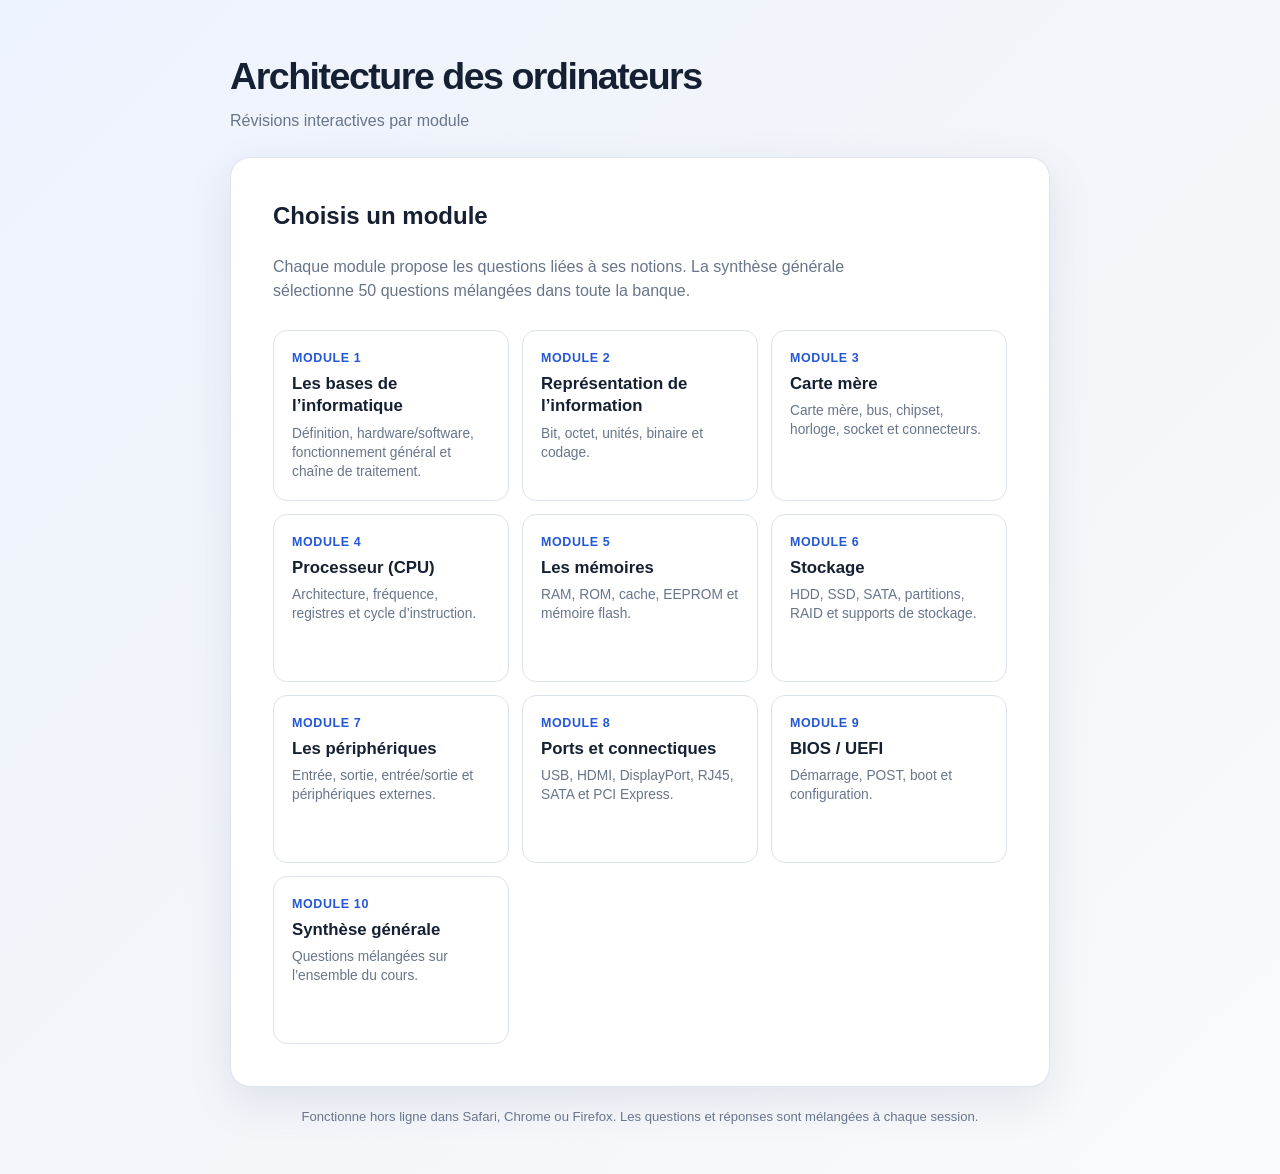
==== architecture.html @ 11224b1a "Add files via upload" ====
<!doctype html>
<html lang="fr">
<head>
  <meta charset="utf-8">
  <meta name="viewport" content="width=device-width, initial-scale=1">
  <title>QCM - Architecture des ordinateurs</title>
  <style>
    :root { --ink:#152033; --muted:#68758a; --surface:#fff; --bg:#f2f5f9; --brand:#2457d6; --ok:#177b4b; --bad:#bb3345; --line:#dce3ed; }
    * { box-sizing:border-box; }
    body { margin:0; min-height:100vh; color:var(--ink); background:linear-gradient(135deg,#edf3ff 0%,var(--bg) 45%,#f9fafc 100%); font:16px/1.5 -apple-system,BlinkMacSystemFont,"Segoe UI",sans-serif; }
    main { width:min(820px,calc(100% - 32px)); margin:0 auto; padding:48px 0; }
    header { margin-bottom:24px; }
    h1 { margin:0 0 5px; font-size:clamp(1.65rem,4vw,2.35rem); letter-spacing:-.04em; }
    .subtitle { margin:0; color:var(--muted); }
    .card { background:var(--surface); border:1px solid rgba(220,227,237,.9); box-shadow:0 16px 45px rgba(38,58,95,.10); border-radius:20px; padding:clamp(22px,5vw,42px); }
    #quiz { display:none; }
    .home-intro { max-width:650px; margin:0 0 27px; color:var(--muted); }
    .module-grid { display:grid; grid-template-columns:repeat(auto-fit,minmax(230px,1fr)); gap:13px; }
    .module { min-height:168px; display:flex; flex-direction:column; align-items:flex-start; padding:18px; color:var(--ink); background:#fff; border:1px solid var(--line); border-radius:14px; text-align:left; }
    .module:hover { transform:translateY(-2px); border-color:#8faef4; box-shadow:0 8px 20px rgba(38,58,95,.09); }
    .module-number { color:var(--brand); font-size:.78rem; font-weight:800; text-transform:uppercase; letter-spacing:.05em; }
    .module h2 { margin:5px 0 7px; font-size:1.05rem; }
    .module p { margin:0; color:var(--muted); font-size:.86rem; line-height:1.38; }
    .meta { display:flex; align-items:center; justify-content:space-between; gap:16px; color:var(--muted); font-size:.93rem; margin-bottom:12px; }
    .quiz-nav { display:flex; justify-content:space-between; align-items:center; gap:12px; margin-bottom:18px; }
    .back { padding:8px 11px; color:var(--brand); background:#eef3ff; border:0; border-radius:8px; font-size:.87rem; font-weight:700; }
    .module-label { color:var(--muted); font-size:.86rem; font-weight:600; text-align:right; }
    .bar { height:9px; background:#e9eef5; border-radius:99px; overflow:hidden; margin-bottom:31px; }
    .bar span { display:block; height:100%; width:0; background:linear-gradient(90deg,#2457d6,#5b8dff); border-radius:inherit; transition:width .25s ease; }
    .tag { display:inline-block; margin:0 0 13px; padding:4px 9px; border-radius:999px; color:#2457d6; background:#ebf1ff; font-size:.79rem; font-weight:700; }
    h2 { font-size:clamp(1.18rem,3vw,1.5rem); line-height:1.35; margin:0 0 22px; }
    .answers { display:grid; gap:11px; }
    button { font:inherit; cursor:pointer; }
    .answer { width:100%; display:flex; align-items:flex-start; gap:12px; padding:15px 16px; text-align:left; color:var(--ink); background:#fff; border:1px solid var(--line); border-radius:12px; transition:transform .15s, border-color .15s, background .15s; }
    .answer:not(:disabled):hover { transform:translateY(-1px); border-color:#8faef4; background:#f7faff; }
    .answer:disabled { cursor:default; }
    .letter { flex:0 0 25px; width:25px; height:25px; display:grid; place-items:center; color:#345; background:#edf1f6; border-radius:50%; font-size:.8rem; font-weight:700; }
    .answer.good { color:#0d5c35; border-color:#4ab87b; background:#edfff4; }
    .answer.good .letter { color:#fff; background:var(--ok); }
    .answer.bad { color:#8f2633; border-color:#ec8793; background:#fff1f3; }
    .answer.bad .letter { color:#fff; background:var(--bad); }
    .feedback { display:none; margin:23px 0 0; padding:16px 18px; border-left:4px solid var(--brand); border-radius:0 10px 10px 0; background:#f4f7fc; }
    .feedback.show { display:block; }
    .feedback.good { border-color:var(--ok); background:#edfff4; }
    .feedback.bad { border-color:var(--bad); background:#fff1f3; }
    .feedback strong { display:block; margin-bottom:4px; }
    .actions { display:flex; justify-content:flex-end; margin-top:22px; }
    .next { display:none; padding:12px 17px; color:#fff; background:var(--brand); border:0; border-radius:10px; font-weight:700; }
    .next.show { display:block; }
    .next:hover { background:#1748bd; }
    .result { display:none; text-align:center; }
    .result.show { display:block; }
    .score { margin:18px 0 5px; font-size:3.4rem; font-weight:800; letter-spacing:-.07em; color:var(--brand); }
    .result p { color:var(--muted); }
    .restart { margin-top:15px; padding:13px 18px; color:#fff; background:var(--brand); border:0; border-radius:10px; font-weight:700; }
    .home-button { margin:15px 0 0 8px; padding:12px 17px; color:var(--brand); background:#eef3ff; border:0; border-radius:10px; font-weight:700; }
    .review-title { margin:30px 0 8px; font-size:1.08rem; }
    .review-list { display:grid; gap:9px; margin:14px 0 0; text-align:left; }
    .review-item { width:100%; display:flex; align-items:center; justify-content:space-between; gap:12px; padding:13px 14px; color:var(--ink); background:#f7f9fc; border:1px solid var(--line); border-radius:11px; text-align:left; }
    .review-item:hover { border-color:#8faef4; background:#f1f5ff; }
    .review-item span { color:var(--muted); font-size:.88rem; white-space:nowrap; }
    .review-empty { margin:14px 0 0; padding:13px; color:var(--ok); background:#edfff4; border-radius:10px; }
    footer { margin-top:20px; color:var(--muted); font-size:.82rem; text-align:center; }
    @media (max-width:520px) { main { width:min(100% - 20px,820px); padding:22px 0; } .card { border-radius:15px; } }
  </style>
</head>
<body>
  <main>
    <header><h1>Architecture des ordinateurs</h1><p class="subtitle">Révisions interactives par module</p></header>
    <section class="card" id="home"><h2>Choisis un module</h2><p class="home-intro">Chaque module propose les questions liées à ses notions. La synthèse générale sélectionne 50 questions mélangées dans toute la banque.</p><div class="module-grid" id="moduleGrid"></div></section>
    <section class="card" id="quiz" aria-live="polite">
      <div class="quiz-nav"><button class="back" id="backToHome">← Retour aux modules</button><span class="module-label" id="moduleLabel"></span></div>
      <div class="meta"><span id="count"></span><span>Progression du module</span></div>
      <div class="bar"><span id="bar"></span></div>
      <p class="tag" id="theme"></p><h2 id="question"></h2><div class="answers" id="answers"></div>
      <div class="feedback" id="feedback"></div><div class="actions"><button class="next" id="next">Question suivante</button></div>
    </section>
    <section class="card result" id="result"><h2 id="resultTitle">Résultat du module</h2><div class="score" id="finalScore"></div><p id="finalText"></p><h3 class="review-title">Révision ciblée</h3><p id="reviewIntro"></p><div class="review-list" id="reviewList"></div><button class="restart" id="restart">Nouvelle session du même module</button><button class="home-button" id="homeButton">Retour aux modules</button></section>
    <footer>Fonctionne hors ligne dans Safari, Chrome ou Firefox. Les questions et réponses sont mélangées à chaque session.</footer>
  </main>
  <script>
  const Q = [
    ['Fondamentaux','Le mot « informatique » résulte de la contraction de…',['information + automatique','internet + mathématique','instruction + mémoire','image + technique'],'information + automatique','Le cours définit l’informatique comme le traitement automatique de l’information.'],
    ['Fondamentaux','Le hardware désigne…',['les programmes installés','la partie matérielle de l’ordinateur','uniquement le processeur','les données en ligne'],'la partie matérielle de l’ordinateur','Hardware signifie matériel : les éléments physiques de la machine.'],
    ['Fondamentaux','Le software désigne…',['les composants électroniques','les logiciels et programmes','le boîtier de l’ordinateur','les connecteurs externes'],'les logiciels et programmes','Software signifie logiciel : système d’exploitation, applications et programmes.'],
    ['Fondamentaux','Quelle unité recueille l’information dans un système informatique ?',['L’unité d’entrée','L’unité de sortie','L’unité de stockage','L’unité graphique'],'L’unité d’entrée','L’unité d’entrée (input) recueille les informations.'],
    ['Fondamentaux','Quelle unité présente le résultat d’un traitement ?',['L’unité de sortie','L’unité d’entrée','Le chipset','Le socket'],'L’unité de sortie','L’unité de sortie (output) restitue le résultat : écran, imprimante, haut-parleurs, etc.'],
    ['Signaux','Un signal analogique varie…',['de manière continue','uniquement entre 0 et 1','par valeurs discrètes','uniquement en carré'],'de manière continue','Les grandeurs analogiques, telles que la température ou une tension, varient de façon continue.'],
    ['Signaux','Un signal numérique est représenté par…',['des valeurs distinctes','une courbe nécessairement continue','une seule valeur','des couleurs uniquement'],'des valeurs distinctes','Un signal numérique utilise des valeurs discrètes, donc séparées et distinctes.'],
    ['Signaux','Pourquoi un signal numérique est-il plus facile à reproduire qu’un signal analogique ?',['Ses états sont définis et discrets','Il ne contient aucune information','Il est toujours plus lent','Il est uniquement sonore'],'Ses états sont définis et discrets','La copie d’un signal numérique peut retrouver les états définis, contrairement aux nuances continues d’un analogique.'],
    ['Signaux','Augmenter le taux d’échantillonnage permet généralement…',['de mieux conserver les nuances du signal','de supprimer tout signal numérique','de diminuer le nombre de valeurs','de transformer un SSD en HDD'],'de mieux conserver les nuances du signal','Plus le taux d’échantillonnage est important, meilleure est la qualité du signal numérisé.'],
    ['Binaire','Un bit peut prendre…',['2 valeurs : 0 ou 1','8 valeurs','10 valeurs','256 valeurs'],'2 valeurs : 0 ou 1','Le bit (binary digit) est la plus petite unité d’information binaire.'],
    ['Binaire','Un octet contient…',['8 bits','2 bits','16 bits','1024 bits'],'8 bits','Un octet est une combinaison de huit bits.'],
    ['Binaire','Combien de valeurs différentes peut représenter un octet ?',['256','8','128','1024'],'256','Avec 8 bits, il existe 2⁸ = 256 combinaisons, de 0 à 255.'],
    ['Binaire','Quelle est la valeur décimale de 11111111 en binaire ?',['255','128','127','256'],'255','Les huit positions à 1 donnent 128+64+32+16+8+4+2+1 = 255.'],
    ['Binaire','Depuis 1998, 1 Ko vaut…',['1000 octets','1024 octets','100 octets','1024 bits'],'1000 octets','La norme décimale définit 1 kilooctet (Ko) comme 1000 octets.'],
    ['Binaire','1024 octets correspondent à…',['1 Kio','1 Ko','1 Mio','1 bit'],'1 Kio','Le kibioctet (Kio) utilise la base binaire : 1024 octets.'],
    ['Unité centrale','Le PC est l’abréviation de…',['Personal Computer','Processing Core','Peripheral Connector','Program Control'],'Personal Computer','PC signifie Personal Computer.'],
    ['Unité centrale','Les plates-formes se différencient principalement par…',['leur processeur et leur système d’exploitation','la couleur du boîtier','la taille de l’écran uniquement','le nombre de câbles USB'],'leur processeur et leur système d’exploitation','Le cours distingue les plates-formes notamment selon le processeur et le système d’exploitation.'],
    ['Unité centrale','La taille d’un boîtier conditionne notamment…',['le nombre d’emplacements disponibles','la valeur d’un bit','le protocole HTTP','la résolution native de l’écran'],'le nombre d’emplacements disponibles','Elle conditionne les emplacements de lecteurs en façade et de disques en interne.'],
    ['Unité centrale','Un serveur lame se caractérise surtout par…',['un très faible encombrement et des composants mutualisés','un écran intégré obligatoire','un seul port USB','un fonctionnement sans réseau'],'un très faible encombrement et des composants mutualisés','Le châssis mutualise notamment alimentation, refroidissement et réseau pour plusieurs lames.'],
    ['Unité centrale','Un serveur en rack est aussi désigné 1U, 2U, etc., car…',['il occupe une unité dans une baie','il possède un unique processeur','il utilise une seule mémoire','il ne fonctionne qu’avec UEFI'],'il occupe une unité dans une baie','U signifie unité de hauteur dans une baie ou une armoire informatique.'],
    ['Alimentation','Le bloc d’alimentation d’un PC sert principalement à…',['convertir le secteur en tensions continues adaptées','stocker les documents','afficher les images','refroidir le processeur'],'convertir le secteur en tensions continues adaptées','Il fournit aux composants des tensions continues de très basse tension compatibles avec l’électronique.'],
    ['Alimentation','Quel format est le standard classique d’alimentation de PC ?',['ATX','BTX','VGA','SATA'],'ATX','Le cours retient ATX comme le format classique ; il est le standard des cartes mères ATX et micro-ATX.'],
    ['Alimentation','Dans un connecteur d’alimentation, le fil jaune correspond à…',['+12 V','la masse','+5 V','la donnée D+'],'+12 V','Le code rappelé dans le cours est : jaune +12 V, noir masse, rouge +5 V.'],
    ['Carte mère','La carte mère est…',['l’élément central reliant les composants','un type de RAM','un câble réseau','un écran LCD'],'l’élément central reliant les composants','Elle rassemble les connecteurs, composants, bus et extensions de l’ordinateur.'],
    ['Carte mère','Le chipset de la carte mère sert à…',['gérer les transferts de données entre composants','faire tourner les plateaux d’un disque','imprimer les documents','alimenter les haut-parleurs'],'gérer les transferts de données entre composants','Le chipset organise les flux entre processeur, mémoire et périphériques.'],
    ['Carte mère','Un bus informatique est…',['un canal de communication interne','un boîtier externe','un type de disque optique','une pile de BIOS'],'un canal de communication interne','Les bus relient par exemple processeur, chipset, mémoire et entrées/sorties.'],
    ['Processeur','CPU signifie…',['Central Processing Unit','Computer Peripheral Unit','Control Power Unit','Central Program Utility'],'Central Processing Unit','CPU est l’abréviation anglaise désignant le processeur.'],
    ['Processeur','Le rôle principal du processeur est de…',['traiter les informations et exécuter les instructions','conserver définitivement les fichiers','produire le courant secteur','connecter un écran VGA'],'traiter les informations et exécuter les instructions','Le CPU est le cœur de calcul de l’ordinateur.'],
    ['Processeur','La fréquence d’un processeur est notamment exprimée en…',['GHz','dpi','ppm','To'],'GHz','L’horloge du processeur donne une fréquence de référence exprimée en GHz.'],
    ['Processeur','Le triangle doré du processeur sert de…',['détrompeur d’insertion','capteur de température','antenne réseau','indicateur de RAM'],'détrompeur d’insertion','Il permet de positionner le processeur correctement sans endommager les contacts.'],
    ['Socket','Le socket établit le contact entre…',['la carte mère et le processeur','le SSD et le boîtier','l’écran et la carte graphique','la RAM et l’imprimante'],'la carte mère et le processeur','Le socket est le connecteur du processeur sur la carte mère.'],
    ['Mémoire','La RAM est une mémoire…',['volatile','non volatile','optique','mécanique'],'volatile','La RAM perd son contenu lorsque l’alimentation est coupée.'],
    ['Mémoire','La ROM est une mémoire…',['non volatile','effacée à chaque arrêt','réservée aux images','uniquement externe'],'non volatile','La ROM ne perd pas ses données à l’extinction et peut contenir un micrologiciel.'],
    ['Mémoire','La RAM contient principalement…',['les données et programmes utilisés temporairement','uniquement le BIOS','les plateaux du disque dur','le signal réseau RJ45'],'les données et programmes utilisés temporairement','La mémoire vive est utilisée pendant l’exécution des programmes.'],
    ['Mémoire','Quel format de RAM est courant pour les ordinateurs portables ?',['SO-DIMM','DIMM uniquement','SATA','PCIe'],'SO-DIMM','Les PC fixes utilisent couramment DIMM ; les portables utilisent SO-DIMM.'],
    ['Chipset','Le Northbridge gère historiquement les échanges rapides avec…',['CPU, RAM et PCI Express/AGP','uniquement l’imprimante','les bandes magnétiques','le câble secteur'],'CPU, RAM et PCI Express/AGP','Le northbridge s’occupe des communications rapides avec le processeur, la RAM et les ports graphiques.'],
    ['Chipset','Le Southbridge prend notamment en charge…',['USB, PCI, ports série et stockage','le calcul des pixels uniquement','les plateaux du HDD','la pile CMOS seule'],'USB, PCI, ports série et stockage','Il gère les bus et dispositifs qui ne relèvent pas du northbridge.'],
    ['Connectique','VGA transporte historiquement un signal vidéo…',['analogique','numérique uniquement','audio uniquement','réseau'],'analogique','Le VGA est un connecteur DE-15 analogique destiné aux moniteurs.'],
    ['Connectique','DVI-D transmet…',['uniquement un signal numérique','uniquement un signal analogique','de l’alimentation secteur','un signal téléphonique'],'uniquement un signal numérique','DVI-D signifie Digital : il transporte seulement le signal numérique.'],
    ['Connectique','Quel connecteur peut transporter image et son numériques ?',['HDMI','VGA','PS/2','RJ11'],'HDMI','HDMI est une interface audio/vidéo numérique.'],
    ['Connectique','USB signifie…',['Universal Serial Bus','Unified Storage Base','Universal Screen Bridge','Unit Serial Board'],'Universal Serial Bus','USB est l’abréviation de Universal Serial Bus.'],
    ['Connectique','Une particularité de l’USB est de…',['pouvoir alimenter les périphériques reliés','ne transporter aucune donnée','être forcément analogique','ne fonctionner qu’avec une souris'],'pouvoir alimenter les périphériques reliés','L’USB fournit aussi l’alimentation électrique aux périphériques.'],
    ['Connectique','Un RJ45 de catégorie 5e peut atteindre, selon le cours…',['1 Gbit/s sur 100 m','1 Gbit/s sur 1 km','10 Gbit/s sur 1 km','56 Gbit/s sur 100 m'],'1 Gbit/s sur 100 m','La catégorie 5e comprend 4 paires et atteint jusqu’à 1 Gbit/s sur 100 mètres.'],
    ['Connectique','RJ11 est une prise principalement…',['téléphonique','d’écran','de stockage SATA','d’alimentation ATX'],'téléphonique','RJ11 est associé aux liaisons téléphoniques, RTC ou ADSL.'],
    ['Connectique','SATA a remplacé principalement…',['IDE / Parallel ATA','HDMI','VGA','PCI Express'],'IDE / Parallel ATA','Serial ATA est le successeur de l’IDE, aussi appelé Parallel ATA.'],
    ['Connectique','Quel avantage du SATA évite le réglage maître/esclave ?',['un périphérique par câble','une prise vidéo numérique','un seul bit par octet','une alimentation à pile'],'un périphérique par câble','Le SATA relie un périphérique par câble et supprime la gestion master/slave de l’IDE.'],
    ['Extensions','Le format de slot d’extension actuel mis en avant dans le cours est…',['PCI Express','AGP','ISA','EISA'],'PCI Express','PCI Express (PCIe) a remplacé progressivement les anciens formats comme AGP.'],
    ['Extensions','Une carte fille est…',['une carte ajoutée dans un port d’extension','une ROM de démarrage','un câble USB','une mémoire flash'],'une carte ajoutée dans un port d’extension','Les cartes d’extension, aussi appelées cartes filles, augmentent les fonctions de la carte mère.'],
    ['Écran','La définition d’un écran correspond à…',['son nombre de pixels affichables','sa diagonale en pouces','son poids','son type de câble secteur'],'son nombre de pixels affichables','Par exemple 1920 × 1080 indique le nombre de points/pixels en largeur et hauteur.'],
    ['Écran','La résolution d’un écran désigne…',['la densité de pixels par unité de surface','le nombre total de ports USB','la taille de la diagonale','la fréquence du CPU'],'la densité de pixels par unité de surface','Elle s’exprime notamment en dpi (points par pouce).'],
    ['Écran','La taille d’un moniteur se mesure généralement selon…',['sa diagonale en pouces','son nombre de bits','sa fréquence en GHz','son débit en ppm'],'sa diagonale en pouces','La diagonale est exprimée en pouces ; 1 pouce vaut 2,54 cm.'],
    ['Carte graphique','Le GPU est…',['le processeur graphique','la mémoire vive','le contrôleur de disque','le firmware du BIOS'],'le processeur graphique','GPU signifie Graphics Processing Unit : il assure les calculs graphiques.'],
    ['Carte graphique','Le RAMDAC est nécessaire surtout pour une sortie…',['VGA analogique','HDMI numérique','DisplayPort numérique','SATA'],'VGA analogique','Le RAMDAC convertit le numérique en analogique pour la sortie VGA.'],
    ['Carte graphique','Un circuit graphique intégré convient généralement à…',['la bureautique sans gros besoin graphique','un serveur de bandes uniquement','une impression thermique','un disque RAID 5'],'la bureautique sans gros besoin graphique','Un IGP est adapté quand de fortes performances graphiques ne sont pas nécessaires.'],
    ['Périphériques','En France, la disposition de clavier habituelle est…',['AZERTY','QWERTY','DVORAK uniquement','ABCDXY'],'AZERTY','AZERTY correspond aux premières lettres de la rangée supérieure des claviers français.'],
    ['Périphériques','Une souris optique utilise notamment…',['une LED et des images de la surface','une bande magnétique','un toner','un plateau tournant'],'une LED et des images de la surface','Elle prend des milliers d’images de la surface chaque seconde pour détecter le mouvement.'],
    ['Imprimantes','Une imprimante laser utilise comme consommable…',['du toner en poudre','de l’encre liquide uniquement','un ruban VHS','une pile CMOS'],'du toner en poudre','Le toner est une poudre ; le laser forme le motif sur un tambour photosensible.'],
    ['Imprimantes','Une imprimante jet d’encre dépose…',['des gouttelettes d’encre liquide','de la poudre de toner','des bits magnétiques','des rayons UV sur une résine'],'des gouttelettes d’encre liquide','L’encre liquide est expulsée par des buses de la tête d’impression.'],
    ['Imprimantes','La résolution d’une imprimante est couramment exprimée en…',['dpi ou ppp','GHz','rpm','Go'],'dpi ou ppp','dpi signifie dots per inch ; ppp signifie points par pouce.'],
    ['Scanner','Un scanner sert à…',['transformer un document papier en image numérique','imprimer une image numérique','alimenter une carte mère','refroidir un disque'],'transformer un document papier en image numérique','Un scanner, ou numériseur, est un périphérique d’acquisition.'],
    ['Périphériques','Un modem est un acronyme de…',['modulateur/démodulateur','moniteur de mémoire','module de disque','moteur numérique'],'modulateur/démodulateur','Le modem convertit pour la transmission sur une ligne téléphonique.'],
    ['Stockage','Une mémoire de masse est notamment…',['non volatile et de grande capacité','toujours volatile','uniquement une RAM','un signal analogique'],'non volatile et de grande capacité','Les mémoires de masse sont lues/écrites par l’ordinateur et conservent les données sans alimentation.'],
    ['Disque dur','Un disque dur classique stocke les données grâce à…',['des plateaux magnétiques et des têtes','des cellules OLED','un ruban encreur','une lumière UV'],'des plateaux magnétiques et des têtes','Le HDD contient des plateaux qui tournent et des têtes de lecture/écriture mobiles.'],
    ['Disque dur','La plus petite quantité d’information gérée en lecture/écriture par un disque est…',['le secteur','le cylindre','le plateau','le boîtier'],'le secteur','Une piste est divisée en secteurs (ou blocs) contenant les données.'],
    ['Disque dur','Un cylindre correspond à…',['l’empilement des pistes au même rayon sur les plateaux','une seule tête de lecture','le câble SATA','la mémoire cache du CPU'],'l’empilement des pistes au même rayon sur les plateaux','Les pistes à la même distance de l’axe, sur les différents plateaux, forment un cylindre.'],
    ['Disque dur','L’adressage LBA attribue…',['un numéro unique à chaque secteur','une couleur à chaque plateau','une lettre à chaque câble','un mot de passe à la RAM'],'un numéro unique à chaque secteur','LBA remplace l’adressage CHS par une numérotation logique des blocs.'],
    ['Disque dur','Les formats courants de HDD sont notamment…',['3,5 pouces pour bureau et 2,5 pouces pour portable','8 pouces pour portable et 1 pouce pour bureau','uniquement 5,25 pouces','uniquement 19 pouces'],'3,5 pouces pour bureau et 2,5 pouces pour portable','Le cours retient 3,5 pouces pour les postes fixes/serveurs et 2,5 pouces pour les portables.'],
    ['Partitions','Le MBR contient au maximum…',['4 partitions primaires','128 partitions primaires','2 partitions primaires','aucune partition'],'4 partitions primaires','La table MBR contient quatre descripteurs de partitions principales.'],
    ['Partitions','GPT est associé notamment à…',['UEFI et aux systèmes récents','VGA et aux écrans analogiques','IDE exclusivement','une mémoire volatile'],'UEFI et aux systèmes récents','GPT dépasse les limites du MBR et fait partie de l’environnement UEFI.'],
    ['Partitions','Quelle limite du MBR est citée dans le cours ?',['4 partitions principales et 2,2 To','128 partitions et 9,4 Zo','1 seule partition de 1 Go','aucune limite de taille'],'4 partitions principales et 2,2 To','GPT permet jusqu’à 128 partitions et des capacités bien supérieures.'],
    ['RAID','Le RAID 0 privilégie…',['les performances sans tolérance à la panne','la duplication intégrale','la parité sur trois disques','la sauvegarde automatique externe'],'les performances sans tolérance à la panne','RAID 0 répartit les données : si un disque tombe en panne, toutes les données de la grappe sont perdues.'],
    ['RAID','Le RAID 1 consiste à…',['dupliquer les données sur deux disques','répartir les données sans copie','utiliser obligatoirement trois disques','chiffrer un seul disque'],'dupliquer les données sur deux disques','RAID 1 réalise un miroir : il tolère la perte d’un disque, mais offre la capacité d’un seul.'],
    ['RAID','Le RAID 5 nécessite au minimum…',['3 disques','1 disque','2 disques','5 disques'],'3 disques','RAID 5 répartit données et parité et requiert au moins trois disques.'],
    ['RAID','Le RAID remplace-t-il une stratégie de sauvegarde ?',['Non','Oui, toujours','Oui, seulement en RAID 0','Seulement avec un SSD'],'Non','Le RAID améliore la disponibilité, mais ne constitue pas une sauvegarde des données.'],
    ['SSD','Un SSD se distingue d’un HDD surtout par…',['l’absence de pièces mécaniques mobiles','l’usage obligatoire de plateaux','un fonctionnement analogique','un câble RJ11'],'l’absence de pièces mécaniques mobiles','SSD signifie Solid State Drive : il repose sur des semi-conducteurs, sans mécanique mobile.'],
    ['SSD','Un avantage important du SSD est…',['son temps d’accès très faible et sa résistance aux chocs','une rotation à 15 000 rpm','la présence d’un ruban encreur','l’usage obligatoire de RAID'],'son temps d’accès très faible et sa résistance aux chocs','Sans pièce mobile, le SSD est silencieux, robuste et très rapide à l’accès.'],
    ['Flash','La mémoire flash conserve-t-elle ses données sans alimentation ?',['Oui','Non, comme la RAM','Seulement avec une pile CMOS','Seulement en RAID'],'Oui','La flash est une mémoire réinscriptible non volatile : ses données subsistent hors tension.'],
    ['Flash','Quelle famille de flash est indiquée comme plus rapide et avec une meilleure durée de vie ?',['NAND','NOR','ROM','PROM'],'NAND','Le cours indique que la NAND est plus rapide et présente une meilleure durée de vie que la NOR.'],
    ['Optique','Un disque Blu-ray est un support…',['optique','magnétique à plateaux','uniquement volatile','à ruban papier'],'optique','CD, DVD et Blu-ray sont des supports optiques.'],
    ['Bandes','Les bandes magnétiques sont particulièrement adaptées à…',['l’archivage long terme de gros volumes','l’affichage 3D','le démarrage du BIOS','la connexion VGA'],'l’archivage long terme de gros volumes','Elles offrent un faible coût par téraoctet et une bonne conservation, mais un accès plus lent.'],
    ['BIOS/UEFI','BIOS signifie…',['Basic Input Output System','Binary Internal Operating System','Basic Internet Output Service','Boot Integrated Optical System'],'Basic Input Output System','Le BIOS est le système élémentaire de gestion des entrées/sorties, un micrologiciel.'],
    ['BIOS/UEFI','Le BIOS intervient…',['au démarrage, avant de passer la main au système d’exploitation','uniquement après l’arrêt du PC','uniquement lors de l’impression','uniquement pour le Wi-Fi'],'au démarrage, avant de passer la main au système d’exploitation','Il initialise et vérifie les composants puis lance le processus de démarrage.'],
    ['BIOS/UEFI','Flasher le BIOS signifie…',['mettre à jour sa partie réinscriptible','effacer définitivement la RAM','brancher un câble VGA','installer une carte graphique'],'mettre à jour sa partie réinscriptible','Les mémoires EEPROM permettent une mise à jour du BIOS, appelée flashage.'],
    ['BIOS/UEFI','POST signifie…',['Power-On Self Test','Peripheral Output System Test','Primary Operating Storage Table','Power Optical Signal Transfer'],'Power-On Self Test','Le POST est la séquence de tests matériels effectuée au démarrage.'],
    ['BIOS/UEFI','Trois bips longs sur un BIOS AMI indiquent généralement…',['un problème de RAM','un écran en haute définition','un RAID 5 actif','un câble USB débranché'],'un problème de RAM','Le tableau du cours associe trois bips longs à un problème de mémoire vive.'],
    ['BIOS/UEFI','Une pile CMOS usagée peut entraîner…',['la perte des paramètres BIOS à chaque redémarrage','la destruction immédiate du SSD','la disparition du CPU','une hausse de la résolution écran'],'la perte des paramètres BIOS à chaque redémarrage','La pile maintient les réglages du BIOS ; lorsqu’elle est usée, ils ne sont plus conservés.'],
    ['BIOS/UEFI','L’UEFI est conçu pour remplacer progressivement…',['le BIOS','le SATA','le PCI Express','la RAM'],'le BIOS','UEFI est le micrologiciel moderne qui supplante le BIOS, limité par sa conception ancienne.'],
    ['BIOS/UEFI','L’UEFI permet notamment de s’affranchir de la limite de disques de…',['2,2 To','2,2 Go','22 To','200 Go'],'2,2 To','Le cours cite l’affranchissement de la limite des disques à 2,2 To parmi les apports d’UEFI.'],
    ['BIOS/UEFI','Avec UEFI, les applications de démarrage sont stockées dans…',['l’EFI System Partition','la mémoire RAM uniquement','le câble SATA','le Northbridge'],'l’EFI System Partition','L’UEFI lance des applications stockées dans une partition spéciale : EFI System Partition.'],

    ['Fondamentaux','Le traitement automatique de données peut notamment inclure…',['la collecte, la conservation et la destruction de données','uniquement l’affichage à l’écran','uniquement des calculs en binaire','uniquement la connexion à Internet'],'la collecte, la conservation et la destruction de données','Le cours inclut notamment collecte, enregistrement, modification, conservation, destruction et exploitation des données.'],
    ['Fondamentaux','Un clavier est principalement un périphérique…',['d’entrée','de sortie','de stockage permanent','de traitement'],'d’entrée','Le clavier permet de faire entrer des informations dans l’ordinateur.'],
    ['Fondamentaux','Une imprimante est principalement un périphérique…',['de sortie','d’entrée','de traitement','de mémoire vive'],'de sortie','Elle restitue sur papier une information traitée par l’ordinateur.'],
    ['Fondamentaux','Un SSD correspond surtout à l’unité de…',['stockage','sortie','traitement','entrée'],'stockage','Il conserve durablement les données : il appartient à l’unité de stockage.'],
    ['Fondamentaux','Le processeur appartient principalement à l’unité de…',['traitement','sortie','entrée','archivage papier'],'traitement','C’est le composant qui exécute les instructions et traite les données.'],
    ['Fondamentaux','La chaîne minimale de traitement de l’information comprend…',['entrée, stockage, traitement et sortie','écran, souris, câble et imprimante','BIOS, RAM, pile et écran','clavier, USB, HDMI et RJ45'],'entrée, stockage, traitement et sortie','Le cours présente ces quatre unités comme les éléments minimaux d’un système de traitement de l’information.'],
    ['Fondamentaux','La webcam est principalement classée comme périphérique…',['d’entrée','de sortie','de stockage','d’alimentation'],'d’entrée','Elle capture une image ou une vidéo pour l’envoyer à l’ordinateur.'],

    ['Binaire','Le système binaire est une base…',['2','8','10','16'],'2','Le binaire utilise seulement deux chiffres : 0 et 1.'],
    ['Binaire','Le système décimal utilisé couramment par les humains est une base…',['10','2','8','16'],'10','Le système décimal comporte dix chiffres, de 0 à 9.'],
    ['Binaire','Avec deux bits, combien d’états différents peut-on représenter ?',['4','2','8','16'],'4','Deux bits donnent 2², soit quatre combinaisons possibles.'],
    ['Binaire','Avec trois bits, combien d’états différents peut-on représenter ?',['8','3','6','16'],'8','Trois bits donnent 2³, soit huit combinaisons.'],
    ['Binaire','Le nombre binaire 00010000 correspond en décimal à…',['16','8','10','32'],'16','Seule la position de poids 16 est à 1.'],
    ['Binaire','Le nombre binaire 01100100 correspond en décimal à…',['100','64','96','128'],'100','64 + 32 + 4 donnent 100.'],
    ['Binaire','Dans un circuit électrique utilisé comme image du binaire, un bit à 1 correspond à…',['un circuit fermé et une lampe allumée','un circuit ouvert et une lampe éteinte','une absence de tension permanente','un disque dur en panne'],'un circuit fermé et une lampe allumée','Le cours utilise le passage du courant pour représenter le vrai ou le bit à 1.'],
    ['Binaire','Dans un octet, la position de gauche a un poids de…',['128','1','8','64'],'128','Les poids des huit bits vont de 128 à gauche à 1 à droite.'],
    ['Binaire','Mio signifie…',['mébioctet','mégaoctet','microoctet','mémoire d’entrée/sortie'],'mébioctet','Le préfixe binaire correspondant à 1 048 576 octets est mébioctet (Mio).'],

    ['Carte mère','L’horloge système de la carte mère sert à…',['cadencer la vitesse d’exécution des instructions','conserver les fichiers à long terme','alimenter les cartes graphiques','convertir le signal HDMI'],'cadencer la vitesse d’exécution des instructions','L’horloge donne le rythme de référence au processeur et aux périphériques internes.'],
    ['Carte mère','Le BIOS de la carte mère est stocké dans…',['une ROM ou une EPROM','une cartouche d’encre','un disque optique','un câble RJ45'],'une ROM ou une EPROM','Le cours présente le BIOS comme un logiciel contenu dans une ROM ou EPROM.'],
    ['Carte mère','Quel bus relie la mémoire au chipset ?',['le bus mémoire','le bus USB','le bus SATA','le bus VGA'],'le bus mémoire','Le bus mémoire assure la communication entre la mémoire et le chipset.'],
    ['Carte mère','Le bus système relie principalement…',['le microprocesseur et le chipset','l’imprimante et le scanner','l’écran et le clavier','le disque optique et le modem'],'le microprocesseur et le chipset','C’est le canal de communication interne entre CPU et chipset.'],
    ['Carte mère','Un emplacement de RAM sur la carte mère est aussi appelé…',['slot mémoire','socket vidéo','port RJ11','baie 5,25 pouces'],'slot mémoire','Les barrettes de RAM se placent dans des slots mémoire.'],
    ['Carte mère','Le connecteur destiné au processeur sur une carte mère est le…',['socket','slot PCIe','port SATA','port VGA'],'socket','Le socket assure le contact physique et électrique entre la carte mère et le CPU.'],
    ['Carte mère','Une carte mère peut proposer des connecteurs d’extension tels que…',['PCI et PCI Express','RCA et HDMI uniquement','ROM et RAM','HDD et SSD'],'PCI et PCI Express','Les ports PCI/PCIe permettent d’ajouter des cartes d’extension.'],
    ['Carte mère','Quel élément de la carte mère détermine en partie le type de processeur et de RAM utilisables ?',['le chipset','le clavier','le boîtier','la souris'],'le chipset','Le chipset conditionne des fonctionnalités, processeurs et mémoires pris en charge.'],
    ['Carte mère','Le port RJ45 de la carte mère sert principalement à…',['la connexion réseau','la sortie vidéo analogique','l’alimentation ATX','la connexion d’un disque SATA'],'la connexion réseau','RJ45 est la prise réseau Ethernet.'],
    ['Carte mère','Une connexion Serial ATA sur la carte mère sert surtout à relier…',['un périphérique de stockage','un écran','un clavier PS/2','un microphone jack'],'un périphérique de stockage','SATA relie notamment disques durs et SSD à la carte mère.'],
    ['Carte mère','Le rôle central de la carte mère est de…',['relier et permettre la communication entre les composants','remplacer le système d’exploitation','imprimer les documents','faire tourner mécaniquement les plateaux'],'relier et permettre la communication entre les composants','Elle accueille composants, connecteurs et bus qui permettent leur coopération.'],
    ['Carte mère','Le chipset est généralement…',['intégré à la carte mère','placé dans le câble secteur','contenu dans l’écran','installé dans une cartouche toner'],'intégré à la carte mère','Le chipset d’un micro-ordinateur se situe sur la carte mère.'],

    ['Processeur','Le processeur communique avec le reste de l’ordinateur exclusivement en langage…',['binaire','hexadécimal','analogique','papier'],'binaire','Le CPU traite et échange les informations sous forme binaire.'],
    ['Processeur','À chaque impulsion d’horloge, le processeur commence par…',['lire une instruction','éteindre la RAM','formater le disque','imprimer une page'],'lire une instruction','Le cours décrit la lecture de l’instruction avant son exécution à chaque impulsion.'],
    ['Processeur','Le registre d’instruction est…',['une petite mémoire très rapide du processeur','un disque dur externe','un type de câble réseau','une prise d’alimentation'],'une petite mémoire très rapide du processeur','Il contient l’instruction que le processeur doit lire et exécuter.'],
    ['Processeur','Dans une même gamme et à architecture comparable, un processeur plus cadencé est en principe…',['plus rapide pour traiter les instructions','moins capable de lire des données','incapable de fonctionner avec la RAM','forcément plus économe'],'plus rapide pour traiter les instructions','Une fréquence plus élevée permet de traiter davantage d’instructions dans le même temps.'],
    ['Processeur','L’horloge d’un processeur est associée dans le cours à un…',['quartz','toner','plateau magnétique','ruban encreur'],'quartz','Le quartz rythme le processeur et fournit une fréquence de référence.'],
    ['Processeur','Le premier microprocesseur commercialisé par Intel date de…',['1971','1945','1984','2004'],'1971','Le cours indique qu’Intel a commercialisé le premier microprocesseur en 1971.'],
    ['Processeur','La performance d’un ordinateur dépend notamment de la rapidité avec laquelle le processeur…',['traite et fait circuler les données','imprime les feuilles','charge le toner','allume l’écran'],'traite et fait circuler les données','Le CPU assure le traitement et la circulation des informations.'],
    ['Processeur','Le cycle décrit dans le cours est le plus proche de…',['lire une instruction puis l’exécuter','effacer la RAM puis arrêter le PC','écrire le BIOS puis formater le disque','lire une image puis imprimer'],'lire une instruction puis l’exécuter','À chaque impulsion, le CPU lit l’instruction dans le registre puis l’exécute.'],
    ['Processeur','Le processeur est aussi appelé…',['microprocesseur','microcontrôleur CMOS','mémoire morte','contrôleur SATA'],'microprocesseur','CPU et microprocesseur désignent ici le composant de traitement central.'],
    ['Processeur','Le triangle doré du processeur doit être aligné car il…',['indique l’orientation d’insertion','mesure la fréquence','stocke le BIOS','alimente la RAM'],'indique l’orientation d’insertion','Ce détrompeur évite une mauvaise insertion du processeur.'],
    ['Processeur','Une instruction est exécutée par…',['le processeur','la souris','le boîtier','le port HDMI'],'le processeur','L’exécution des instructions est la fonction essentielle du CPU.'],
    ['Processeur','Une fréquence exprimée en GHz mesure…',['le rythme de l’horloge du processeur','la capacité du disque','la résolution de l’écran','la vitesse d’impression'],'le rythme de l’horloge du processeur','GHz est l’unité de fréquence utilisée pour le processeur.'],

    ['Mémoire','Quelle mémoire permet d’augmenter la quantité d’espace temporaire disponible ?',['la RAM','la ROM','le BIOS','la bande magnétique'],'la RAM','On augmente la mémoire vive en ajoutant des barrettes de RAM.'],
    ['Mémoire','Par rapport à un disque dur, l’accès à la RAM est…',['beaucoup plus rapide','beaucoup plus lent','identique en toute situation','impossible'],'beaucoup plus rapide','La RAM est utilisée pour les données temporaires car son accès est très rapide.'],
    ['Mémoire','Un ordinateur éteint perd normalement le contenu de…',['la RAM','la ROM','la mémoire flash','un SSD'],'la RAM','La mémoire vive ne conserve pas les données hors tension.'],
    ['Mémoire','Le micrologiciel d’un équipement est typiquement conservé dans…',['une ROM','une RAM','une mémoire cache volatile uniquement','une imprimante'],'une ROM','La ROM non volatile peut contenir le firmware nécessaire à l’équipement.'],
    ['Mémoire','PROM désigne une mémoire…',['programmable une seule fois','effaçable par UV','effaçable électriquement à volonté','volatile'],'programmable une seule fois','PROM peut être programmée par l’utilisateur, mais une unique fois.'],
    ['Mémoire','EPROM peut être effacée grâce à…',['des rayons ultraviolets','une connexion RJ45','une impulsion SATA','une pile CMOS'],'des rayons ultraviolets','La fenêtre transparente d’une EPROM permet l’effacement par UV.'],
    ['Mémoire','Une EEPROM se distingue d’une EPROM car elle est effaçable…',['électriquement','seulement par UV','uniquement par formatage bas niveau','par retrait de la pile'],'électriquement','EEPROM signifie Electrically Erasable Programmable Read Only Memory.'],
    ['Mémoire','Flasher une EEPROM consiste à…',['la reprogrammer','la rendre volatile','la connecter au réseau','la convertir en RAM'],'la reprogrammer','Le flashage est l’action de reprogrammer une EEPROM.'],
    ['Mémoire','La mémoire flash est effacée généralement…',['par pages','bit par bit uniquement','par exposition aux UV','en retirant le processeur'],'par pages','Le cours oppose l’EEPROM, écrite/lue mot par mot, à la flash effacée par pages.'],
    ['Mémoire','La mémoire cache d’un disque dur sert à…',['conserver les données fréquemment demandées','remplacer tous les plateaux','conserver les paramètres BIOS','afficher une image VGA'],'conserver les données fréquemment demandées','Elle améliore les performances d’accès en gardant des données souvent utilisées.'],
    ['Mémoire','La ROM standard a comme avantage que ses données…',['ne peuvent pas être effacées par l’utilisateur','s’effacent à chaque arrêt','sont toujours modifiables par USB','sont stockées sur des plateaux'],'ne peuvent pas être effacées par l’utilisateur','Les premières ROM conservent de manière fixe les données nécessaires.'],
    ['Mémoire','Une EEPROM peut être modifiée même lorsqu’elle est…',['en place dans l’ordinateur','exposée aux UV','déconnectée de toute alimentation','placée dans un lecteur DVD'],'en place dans l’ordinateur','Elle est effaçable électriquement sans devoir être retirée pour un programmateur.'],

    ['Disque dur','Les données d’un HDD sont écrites à partir…',['de la périphérie vers le centre','du centre vers la périphérie uniquement','des deux côtés au hasard','de la RAM vers le BIOS'],'de la périphérie vers le centre','Le cours précise que les têtes commencent par la piste extérieure, piste 0.'],
    ['Disque dur','Les têtes de lecture/écriture d’un HDD sont des…',['électroaimants','diodes LED','cartouches de toner','fibres optiques'],'électroaimants','Elles génèrent un champ magnétique pour lire et écrire les données.'],
    ['Disque dur','CHS signifie…',['Cylinder, Head, Sector','Cache, Hardware, Storage','Core, Host, Signal','Control, Heat, Speed'],'Cylinder, Head, Sector','CHS est l’ancien adressage basé sur cylindre, tête et secteur.'],
    ['Disque dur','LBA est aujourd’hui utilisé car il…',['numérote logiquement les secteurs','augmente le nombre de plateaux','remplace la RAM','convertit les signaux analogiques'],'numérote logiquement les secteurs','LBA attribue une adresse logique unique à chaque secteur.'],
    ['Disque dur','NCQ améliore les performances en…',['réorganisant les requêtes pour limiter les déplacements','augmentant le nombre de câbles SATA','doublant la mémoire RAM','remplaçant le BIOS'],'réorganisant les requêtes pour limiter les déplacements','Native Command Queuing choisit un ordre de requêtes plus efficace pour le disque.'],
    ['Disque dur','AHCI permet notamment avec SATA…',['le branchement à chaud et le NCQ','la sortie HDMI','la programmation d’une EPROM','la connexion RJ11'],'le branchement à chaud et le NCQ','AHCI apporte des fonctions absentes des contrôleurs ATA standards, comme hot-plug et NCQ.'],
    ['Disque dur','Le temps d’accès moyen d’un HDD associe…',['temps de recherche et temps de latence','fréquence et résolution','capacité et format','cache et RAM'],'temps de recherche et temps de latence','Le seek time global correspond à la recherche de la piste et l’attente de rotation.'],
    ['Disque dur','La vitesse de rotation d’un disque dur s’exprime en…',['tours par minute','gigaoctets','dpi','volts'],'tours par minute','On utilise rpm ou trs/min pour la vitesse des plateaux.'],
    ['SSD','Un SSD utilise principalement…',['de la mémoire flash','des plateaux magnétiques','un ruban encreur','des secteurs optiques'],'de la mémoire flash','Le SSD repose sur des semi-conducteurs et de la mémoire flash.'],
    ['SSD','Par rapport à un HDD, un SSD est généralement…',['silencieux','bruyant à cause des plateaux','plus sensible aux chocs mécaniques','obligatoirement plus volumineux'],'silencieux','L’absence de pièces mobiles rend le SSD silencieux et plus résistant aux chocs.'],

    ['Périphériques','Un écran est aussi appelé…',['moniteur','modem','microprocesseur','contrôleur SATA'],'moniteur','L’écran est le périphérique d’affichage de l’ordinateur.'],
    ['Périphériques','La technologie LCD fonctionne grâce à…',['un rétroéclairage et des cristaux liquides','des plateaux magnétiques','un laser et un toner','une bande magnétique'],'un rétroéclairage et des cristaux liquides','LCD signifie Liquid Crystal Display et utilise des cristaux liquides polarisant la lumière.'],
    ['Périphériques','Les écrans LED se distinguent notamment par…',['un rétroéclairage à diodes électroluminescentes','une tête d’impression thermique','une connexion exclusivement VGA','une mémoire volatile'],'un rétroéclairage à diodes électroluminescentes','Les LED servent au rétroéclairage des écrans LED.'],
    ['Périphériques','Un écran OLED offre généralement…',['un très bon contraste','des plateaux plus rapides','une meilleure vitesse SATA','une mémoire non volatile'],'un très bon contraste','Le cours indique que l’OLED offre généralement le meilleur contraste.'],
    ['Périphériques','Un clavier peut être relié sans fil notamment par…',['Bluetooth','SATA','VGA','IDE'],'Bluetooth','Les claviers sans fil utilisent une liaison radio propriétaire ou Bluetooth.'],
    ['Périphériques','Un pavé tactile d’ordinateur portable est aussi nommé…',['touchpad ou trackpad','chipset','northbridge','toner'],'touchpad ou trackpad','Touchpad est le terme courant ; Apple emploie Trackpad.'],
    ['Périphériques','Une imprimante thermique est notamment utilisée pour…',['des tickets et étiquettes','des disques durs','des barrettes RAM','des ports RJ45'],'des tickets et étiquettes','Sa tête chauffe un film d’encrage sensible à la chaleur.'],
    ['Périphériques','La vitesse d’impression est habituellement exprimée en…',['pages par minute','gigahertz','tours par minute','gigaoctets'],'pages par minute','Les imprimantes indiquent leur vitesse en ppm.'],

    ['Connectique','DisplayPort est un connecteur…',['numérique audio/vidéo','analogique téléphonique','d’alimentation','de stockage magnétique'],'numérique audio/vidéo','DisplayPort transporte son et image haute définition.'],
    ['Connectique','RCA est surtout associé au monde…',['audio/vidéo ancien','réseau Ethernet','stockage SATA','alimentation ATX'],'audio/vidéo ancien','RCA transporte des signaux audio ou vidéo, mais de qualité inférieure aux connecteurs modernes.'],
    ['Connectique','Un câble USB 3.0 possède, selon le cours…',['8 fils','2 fils','4 fils','15 fils'],'8 fils','USB 3.0 utilise deux fils de puissance, deux pour les données classiques et quatre SuperSpeed.'],
    ['Connectique','USB-C a été retenu par l’Union européenne pour…',['uniformiser le connecteur principal des appareils électroniques','remplacer le BIOS','faire tourner les disques durs','gérer les partitions GPT'],'uniformiser le connecteur principal des appareils électroniques','Le cours présente USB-C comme le choix d’uniformisation des connecteurs grand public.'],
    ['Connectique','Une prise RJ45 comporte…',['8 contacts formant 4 paires','6 contacts formant 2 paires','15 broches vidéo','7 fils SATA'],'8 contacts formant 4 paires','RJ45 utilise huit connecteurs, organisés en quatre paires.'],
    ['Connectique','La catégorie 6a peut théoriquement atteindre…',['10 Gbit/s jusqu’à 56 m','1 Gbit/s jusqu’à 1 km','100 Mbit/s jusqu’à 10 m','600 Mio/s jusqu’à 100 m'],'10 Gbit/s jusqu’à 56 m','Le cours donne 10 Gbit/s et 500 MHz jusqu’à 56 mètres pour la catégorie 6a.'],
    ['Connectique','IDE est une technologie devenue…',['obsolète au profit du SATA','indispensable aux SSD NVMe','une norme vidéo actuelle','un format de mémoire vive'],'obsolète au profit du SATA','Parallel ATA/IDE a été remplacé par Serial ATA.'],
    ['Connectique','SATA III permet en pratique un débit utile d’environ…',['600 Mio/s','150 Mio/s','1 Gbit/s','16 Mio/s'],'600 Mio/s','SATA III (SATA 600) atteint 600 Mio/s utiles dans le cours.'],
    ['Extensions','PCI Express présente notamment l’avantage de…',['permettre le branchement à chaud de composants','transporter du courant secteur','remplacer le BIOS','être compatible avec tous les ports PCI anciens'],'permettre le branchement à chaud de composants','Le cours cite la possibilité de brancher ou débrancher à chaud des composants PCIe.'],
    ['Extensions','Une carte réseau ajoutée dans un PC peut permettre…',['d’optimiser ou multiplier les accès réseau','d’augmenter la diagonale de l’écran','de remplacer le processeur','de créer une ROM'],'d’optimiser ou multiplier les accès réseau','Une carte réseau peut améliorer le réseau ou ajouter plusieurs interfaces.'],
    ['Extensions','Une carte d’acquisition vidéo sert notamment à…',['numériser des films analogiques','augmenter la RAM','remplacer un disque SATA','réinitialiser le BIOS'],'numériser des films analogiques','Elle permet de convertir des vidéos issues par exemple d’un ancien caméscope VHS.'],

    ['BIOS/UEFI','Quand on appuie sur le bouton marche, le premier signal est envoyé à…',['la carte mère','l’imprimante','l’écran','la souris'],'la carte mère','Le bouton d’alimentation envoie un signal à la carte mère, qui pilote ensuite l’alimentation.'],
    ['BIOS/UEFI','Le BIOS est parfois appelé…',['firmware ou micrologiciel','navigateur','système de fichiers','pilote graphique'],'firmware ou micrologiciel','Le BIOS est un programme embarqué qui gère les composants au démarrage.'],
    ['BIOS/UEFI','Les réglages du BIOS sont conservés hors tension grâce notamment à…',['une pile','la mémoire vive','un port USB','un disque optique'],'une pile','La pile maintient l’alimentation de la mémoire de réglages lorsque le PC est éteint.'],
    ['BIOS/UEFI','Une touche possible pour entrer dans le setup BIOS est…',['F2','F12 uniquement','Échap uniquement','la barre espace uniquement'],'F2','Selon le fabricant, le setup peut être accessible avec F2, F10, Suppr ou une combinaison.'],
    ['BIOS/UEFI','Lors du POST, le BIOS vérifie notamment…',['l’initialisation du processeur et la mémoire vive','le niveau de toner de l’imprimante','la disposition AZERTY','la taille des fichiers utilisateur'],'l’initialisation du processeur et la mémoire vive','Le POST effectue des tests matériels essentiels avant le chargement du système.'],
    ['BIOS/UEFI','Un bip court unique sur un BIOS AMI signifie généralement…',['que tout est correct','un problème de RAM','un défaut d’affichage','une panne de ventilateur'],'que tout est correct','Le tableau du cours indique « 1 bip court : tout est OK ».'],
    ['BIOS/UEFI','Cinq bips longs avec un BIOS AMI signalent généralement…',['un problème d’affichage','un problème de RAM','un SSD absent','un câble RJ45 débranché'],'un problème d’affichage','Le tableau associe cinq bips longs à un problème de carte graphique ou d’affichage.'],
    ['BIOS/UEFI','Réinitialiser le BIOS peut notamment permettre de…',['supprimer un mot de passe BIOS','augmenter la RAM physique','réparer un plateau de HDD','transformer un port VGA en HDMI'],'supprimer un mot de passe BIOS','Le cours souligne que la réinitialisation peut supprimer le mot de passe du BIOS.'],
    ['BIOS/UEFI','L’UEFI offre par rapport au BIOS notamment…',['une interface graphique haute résolution','un fonctionnement sans mémoire','une absence totale de partition','un signal vidéo analogique'],'une interface graphique haute résolution','L’UEFI apporte entre autres une interface graphique haute résolution et des fonctions réseau.']
  ].map(([theme,text,options,answer,explanation]) => ({theme,text,options,answer,explanation}));

  const $ = id => document.getElementById(id);
  const MODULES = [
    {id:'m1', number:'Module 1', name:'Les bases de l’informatique', description:'Définition, hardware/software, fonctionnement général et chaîne de traitement.', themes:['Fondamentaux','Signaux']},
    {id:'m2', number:'Module 2', name:'Représentation de l’information', description:'Bit, octet, unités, binaire et codage.', themes:['Binaire','Signaux']},
    {id:'m3', number:'Module 3', name:'Carte mère', description:'Carte mère, bus, chipset, horloge, socket et connecteurs.', themes:['Carte mère','Chipset','Socket','Alimentation']},
    {id:'m4', number:'Module 4', name:'Processeur (CPU)', description:'Architecture, fréquence, registres et cycle d’instruction.', themes:['Processeur']},
    {id:'m5', number:'Module 5', name:'Les mémoires', description:'RAM, ROM, cache, EEPROM et mémoire flash.', themes:['Mémoire','Flash']},
    {id:'m6', number:'Module 6', name:'Stockage', description:'HDD, SSD, SATA, partitions, RAID et supports de stockage.', themes:['Stockage','Disque dur','Partitions','RAID','SSD','Flash','Optique','Bandes']},
    {id:'m7', number:'Module 7', name:'Les périphériques', description:'Entrée, sortie, entrée/sortie et périphériques externes.', themes:['Écran','Carte graphique','Périphériques','Imprimantes','Scanner']},
    {id:'m8', number:'Module 8', name:'Ports et connectiques', description:'USB, HDMI, DisplayPort, RJ45, SATA et PCI Express.', themes:['Connectique','Extensions']},
    {id:'m9', number:'Module 9', name:'BIOS / UEFI', description:'Démarrage, POST, boot et configuration.', themes:['BIOS/UEFI']},
    {id:'m10', number:'Module 10', name:'Synthèse générale', description:'Questions mélangées sur l’ensemble du cours.', themes:null, synthesis:true}
  ];
  let session = [], index = 0, score = 0, locked = false, themeStats = {}, currentTopic = null, currentModule = null;
  const shuffle = list => [...list].sort(() => Math.random() - .5);
  const moduleQuestions = module => module.synthesis ? Q : Q.filter(q => module.themes.includes(q.theme));
  function renderHome() {
    $('moduleGrid').replaceChildren(...MODULES.map(module => {
      const b=document.createElement('button'); b.className='module';
      b.innerHTML=`<span class="module-number">${module.number}</span><h2>${module.name}</h2><p>${module.description}</p>`;
      b.onclick=()=>startModule(module); return b;
    }));
  }
  function startModule(module) {
    currentModule=module; currentTopic=null;
    const available=moduleQuestions(module);
    session=shuffle(available).slice(0, Math.min(module.synthesis ? 50 : available.length, available.length));
    index = 0; score = 0; themeStats = {};
    $('home').style.display='none'; $('quiz').style.display='block'; $('result').classList.remove('show'); $('moduleLabel').textContent=module.name; render();
  }
  function startTopic(topic) {
    currentTopic=topic; currentModule=null;
    const available=Q.filter(q => q.theme === topic);
    session=shuffle(available); index=0; score=0; themeStats={};
    $('quiz').style.display='block'; $('result').classList.remove('show'); $('moduleLabel').textContent=`Révision ciblée : ${topic}`; render();
  }
  function render() {
    locked=false; const q=session[index]; $('count').textContent=`Question ${index+1} / ${session.length}`; $('bar').style.width=`${(index/session.length)*100}%`;
    $('theme').textContent=`${currentTopic ? 'Révision ciblée' : currentModule.name} · ${q.theme}`; $('question').textContent=q.text; $('feedback').className='feedback'; $('feedback').innerHTML=''; $('next').classList.remove('show');
    const letters=['A','B','C','D']; $('answers').replaceChildren(...shuffle(q.options).map((option,i)=>{ const b=document.createElement('button'); b.className='answer'; b.innerHTML=`<span class="letter">${letters[i]}</span><span>${option}</span>`; b.onclick=()=>answer(option,b); return b; }));
  }
  function answer(choice,button) {
    if(locked) return; locked=true; const q=session[index], correct=choice===q.answer; if(correct) score++;
    themeStats[q.theme] ||= {total:0, correct:0}; themeStats[q.theme].total++; if(correct) themeStats[q.theme].correct++;
    [...$('answers').children].forEach(b=>{ b.disabled=true; if(b.textContent.trim().slice(1).trim()===q.answer) b.classList.add('good'); });
    if(!correct) button.classList.add('bad');
    $('feedback').className=`feedback show ${correct?'good':'bad'}`; $('feedback').innerHTML=`<strong>${correct?'Bonne réponse !':'Réponse incorrecte.'}</strong>${q.explanation}`; $('next').classList.add('show');
  }
  $('next').onclick=()=>{ index++; if(index<session.length) render(); else finish(); };
  function finish() {
    $('quiz').style.display='none'; $('result').classList.add('show');
    const rate=Math.round(score/session.length*100);
    $('resultTitle').textContent=currentTopic ? `Résultat - Révision ciblée : ${currentTopic}` : `Résultat - ${currentModule.name}`;
    $('finalScore').textContent=`${rate} %`;
    const assessment = rate >= 90 ? 'Très bon niveau.' : rate >= 70 ? 'Bon niveau : quelques points sont à consolider.' : 'Révision recommandée avant une nouvelle session.';
    $('finalText').textContent=`Réussite du module : ${score} bonne${score>1?'s':''} réponse${score>1?'s':''} sur ${session.length}. ${assessment}`;
    const weaknesses = Object.entries(themeStats).map(([theme, stat]) => ({theme, ...stat, wrong:stat.total-stat.correct})).filter(s => s.wrong > 0).sort((a,b) => (b.wrong/b.total)-(a.wrong/a.total) || b.wrong-a.wrong);
    $('reviewList').replaceChildren();
    if (!weaknesses.length) {
      $('reviewIntro').textContent='Aucun thème faible sur cette session.';
      const message=document.createElement('div'); message.className='review-empty'; message.textContent='Parfait : tu n’as commis aucune erreur. Lance une nouvelle session pour varier les questions.'; $('reviewList').append(message);
    } else {
      $('reviewIntro').textContent='Choisis un thème où une erreur a été repérée :';
      weaknesses.forEach(({theme,total,wrong}) => {
        const b=document.createElement('button'); b.className='review-item'; b.innerHTML=`<strong>${theme}</strong><span>${wrong} erreur${wrong>1?'s':''} sur ${total}</span>`; b.onclick=()=>startTopic(theme); $('reviewList').append(b);
      });
    }
  }
  $('restart').onclick=()=> currentTopic ? startTopic(currentTopic) : startModule(currentModule);
  function goHome() { $('quiz').style.display='none'; $('result').classList.remove('show'); $('home').style.display='block'; }
  $('homeButton').onclick=goHome;
  $('backToHome').onclick=goHome;
  renderHome();
  </script>
</body>
</html>
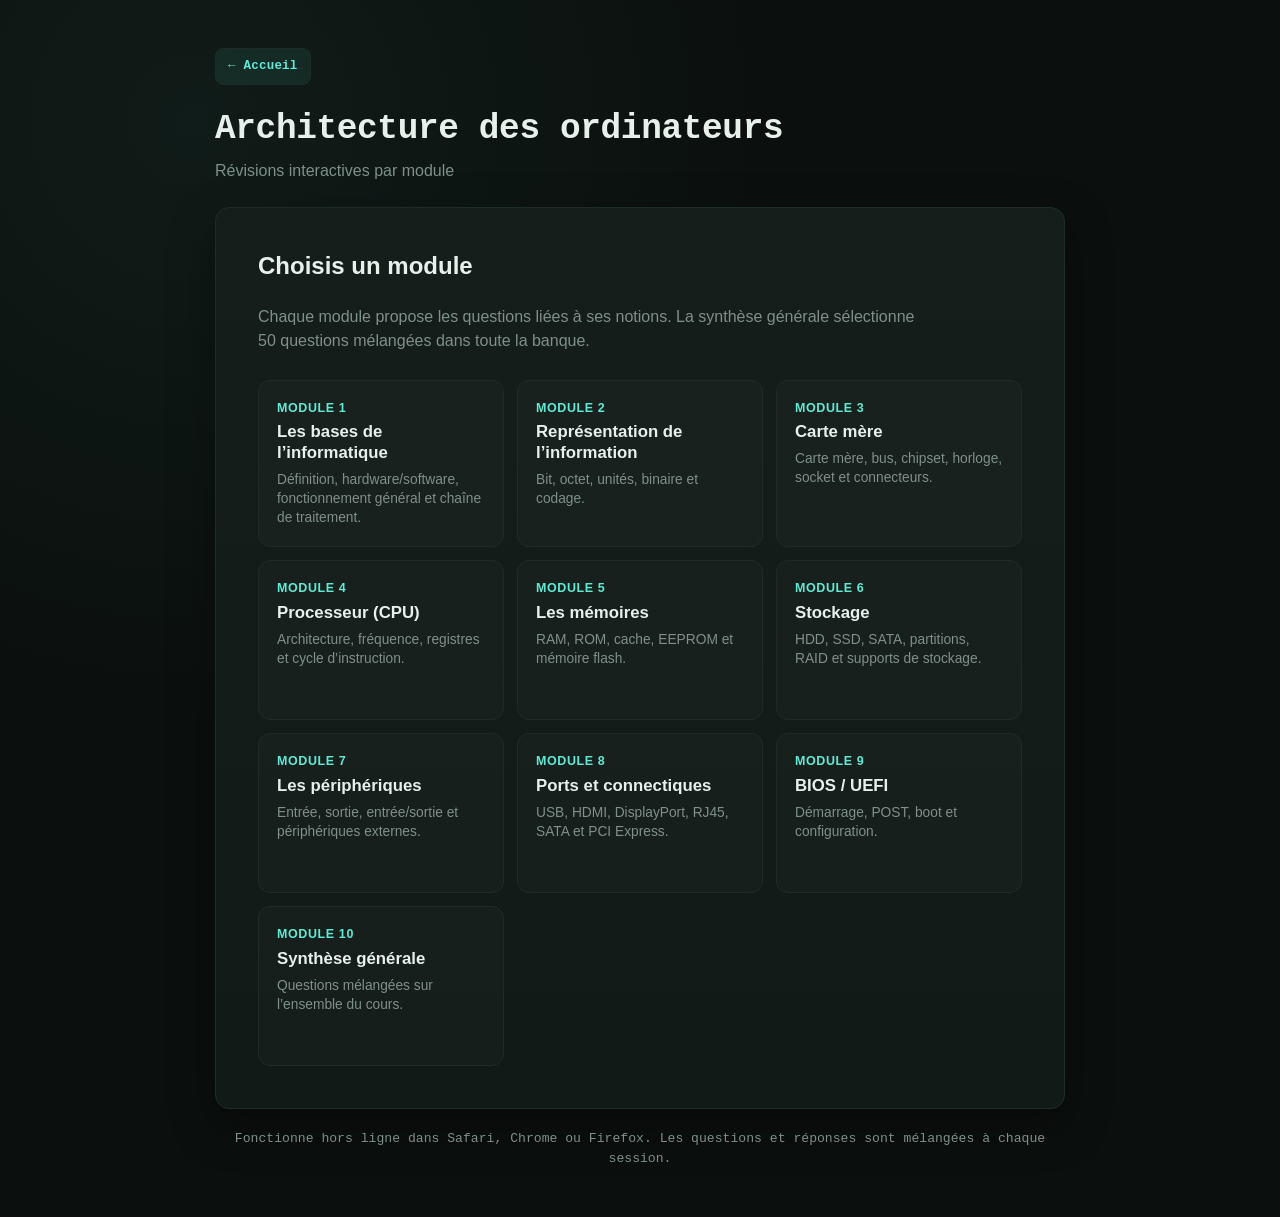
==== commit 824799ff: "Add files via upload new theme  back button to index at each pages" ====
--- a/architecture.html
+++ b/architecture.html
@@ -5,68 +5,71 @@
   <meta name="viewport" content="width=device-width, initial-scale=1">
   <title>QCM - Architecture des ordinateurs</title>
   <style>
-    :root { --ink:#152033; --muted:#68758a; --surface:#fff; --bg:#f2f5f9; --brand:#2457d6; --ok:#177b4b; --bad:#bb3345; --line:#dce3ed; }
-    * { box-sizing:border-box; }
-    body { margin:0; min-height:100vh; color:var(--ink); background:linear-gradient(135deg,#edf3ff 0%,var(--bg) 45%,#f9fafc 100%); font:16px/1.5 -apple-system,BlinkMacSystemFont,"Segoe UI",sans-serif; }
-    main { width:min(820px,calc(100% - 32px)); margin:0 auto; padding:48px 0; }
-    header { margin-bottom:24px; }
-    h1 { margin:0 0 5px; font-size:clamp(1.65rem,4vw,2.35rem); letter-spacing:-.04em; }
-    .subtitle { margin:0; color:var(--muted); }
-    .card { background:var(--surface); border:1px solid rgba(220,227,237,.9); box-shadow:0 16px 45px rgba(38,58,95,.10); border-radius:20px; padding:clamp(22px,5vw,42px); }
-    #quiz { display:none; }
-    .home-intro { max-width:650px; margin:0 0 27px; color:var(--muted); }
-    .module-grid { display:grid; grid-template-columns:repeat(auto-fit,minmax(230px,1fr)); gap:13px; }
-    .module { min-height:168px; display:flex; flex-direction:column; align-items:flex-start; padding:18px; color:var(--ink); background:#fff; border:1px solid var(--line); border-radius:14px; text-align:left; }
-    .module:hover { transform:translateY(-2px); border-color:#8faef4; box-shadow:0 8px 20px rgba(38,58,95,.09); }
-    .module-number { color:var(--brand); font-size:.78rem; font-weight:800; text-transform:uppercase; letter-spacing:.05em; }
-    .module h2 { margin:5px 0 7px; font-size:1.05rem; }
-    .module p { margin:0; color:var(--muted); font-size:.86rem; line-height:1.38; }
-    .meta { display:flex; align-items:center; justify-content:space-between; gap:16px; color:var(--muted); font-size:.93rem; margin-bottom:12px; }
-    .quiz-nav { display:flex; justify-content:space-between; align-items:center; gap:12px; margin-bottom:18px; }
-    .back { padding:8px 11px; color:var(--brand); background:#eef3ff; border:0; border-radius:8px; font-size:.87rem; font-weight:700; }
-    .module-label { color:var(--muted); font-size:.86rem; font-weight:600; text-align:right; }
-    .bar { height:9px; background:#e9eef5; border-radius:99px; overflow:hidden; margin-bottom:31px; }
-    .bar span { display:block; height:100%; width:0; background:linear-gradient(90deg,#2457d6,#5b8dff); border-radius:inherit; transition:width .25s ease; }
-    .tag { display:inline-block; margin:0 0 13px; padding:4px 9px; border-radius:999px; color:#2457d6; background:#ebf1ff; font-size:.79rem; font-weight:700; }
-    h2 { font-size:clamp(1.18rem,3vw,1.5rem); line-height:1.35; margin:0 0 22px; }
-    .answers { display:grid; gap:11px; }
-    button { font:inherit; cursor:pointer; }
-    .answer { width:100%; display:flex; align-items:flex-start; gap:12px; padding:15px 16px; text-align:left; color:var(--ink); background:#fff; border:1px solid var(--line); border-radius:12px; transition:transform .15s, border-color .15s, background .15s; }
-    .answer:not(:disabled):hover { transform:translateY(-1px); border-color:#8faef4; background:#f7faff; }
-    .answer:disabled { cursor:default; }
-    .letter { flex:0 0 25px; width:25px; height:25px; display:grid; place-items:center; color:#345; background:#edf1f6; border-radius:50%; font-size:.8rem; font-weight:700; }
-    .answer.good { color:#0d5c35; border-color:#4ab87b; background:#edfff4; }
-    .answer.good .letter { color:#fff; background:var(--ok); }
-    .answer.bad { color:#8f2633; border-color:#ec8793; background:#fff1f3; }
-    .answer.bad .letter { color:#fff; background:var(--bad); }
-    .feedback { display:none; margin:23px 0 0; padding:16px 18px; border-left:4px solid var(--brand); border-radius:0 10px 10px 0; background:#f4f7fc; }
-    .feedback.show { display:block; }
-    .feedback.good { border-color:var(--ok); background:#edfff4; }
-    .feedback.bad { border-color:var(--bad); background:#fff1f3; }
-    .feedback strong { display:block; margin-bottom:4px; }
-    .actions { display:flex; justify-content:flex-end; margin-top:22px; }
-    .next { display:none; padding:12px 17px; color:#fff; background:var(--brand); border:0; border-radius:10px; font-weight:700; }
-    .next.show { display:block; }
-    .next:hover { background:#1748bd; }
-    .result { display:none; text-align:center; }
-    .result.show { display:block; }
-    .score { margin:18px 0 5px; font-size:3.4rem; font-weight:800; letter-spacing:-.07em; color:var(--brand); }
-    .result p { color:var(--muted); }
-    .restart { margin-top:15px; padding:13px 18px; color:#fff; background:var(--brand); border:0; border-radius:10px; font-weight:700; }
-    .home-button { margin:15px 0 0 8px; padding:12px 17px; color:var(--brand); background:#eef3ff; border:0; border-radius:10px; font-weight:700; }
-    .review-title { margin:30px 0 8px; font-size:1.08rem; }
-    .review-list { display:grid; gap:9px; margin:14px 0 0; text-align:left; }
-    .review-item { width:100%; display:flex; align-items:center; justify-content:space-between; gap:12px; padding:13px 14px; color:var(--ink); background:#f7f9fc; border:1px solid var(--line); border-radius:11px; text-align:left; }
-    .review-item:hover { border-color:#8faef4; background:#f1f5ff; }
-    .review-item span { color:var(--muted); font-size:.88rem; white-space:nowrap; }
-    .review-empty { margin:14px 0 0; padding:13px; color:var(--ok); background:#edfff4; border-radius:10px; }
-    footer { margin-top:20px; color:var(--muted); font-size:.82rem; text-align:center; }
-    @media (max-width:520px) { main { width:min(100% - 20px,820px); padding:22px 0; } .card { border-radius:15px; } }
-  </style>
+:root{--bg:#0b0f0d;--surface:#121a17;--text:#e8f0ec;--muted:#7d9089;--accent:#5eead4;--accent-dim:#2d6b60;--line:#1f2b26;--ok:#34d399;--ok-dark:#062e1a;--bad:#f87171;--bad-dark:#450a0a}
+*{box-sizing:border-box}
+body{margin:0;min-height:100vh;color:var(--text);background:radial-gradient(circle at 15% 10%,rgba(94,234,212,.06),transparent 40%),var(--bg);font:16px/1.5 -apple-system,BlinkMacSystemFont,"Segoe UI",sans-serif}
+main{width:min(850px,calc(100% - 32px));margin:0 auto;padding:48px 0}
+header{margin-bottom:24px}
+.home-link{display:inline-flex;align-items:center;gap:6px;margin-bottom:18px;padding:8px 12px;color:var(--accent);background:rgba(94,234,212,.08);border:1px solid var(--line);border-radius:8px;font-family:"SF Mono","Menlo",monospace;font-size:.78rem;font-weight:600;text-decoration:none;letter-spacing:.02em;transition:border-color .2s ease,background .2s ease}
+.home-link:hover{border-color:var(--accent-dim);background:rgba(94,234,212,.14)}
+h1{margin:0 0 5px;font-family:"SF Mono","Menlo",monospace;font-size:clamp(1.5rem,4vw,2.15rem);font-weight:600;letter-spacing:-.01em}
+.subtitle{margin:0;color:var(--muted)}
+.card{background:linear-gradient(180deg,rgba(255,255,255,.015),transparent),var(--surface);border:1px solid var(--line);box-shadow:0 16px 45px rgba(0,0,0,.35);border-radius:14px;padding:clamp(22px,5vw,42px)}
+#quiz{display:none}
+.result{display:none;text-align:center}
+.result.show{display:block}
+.home-intro{max-width:670px;margin:0 0 27px;color:var(--muted)}
+.module-grid{display:grid;grid-template-columns:repeat(auto-fit,minmax(230px,1fr));gap:13px}
+.module{min-height:160px;display:flex;flex-direction:column;align-items:flex-start;padding:18px;color:var(--text);background:rgba(255,255,255,.015);border:1px solid var(--line);border-radius:12px;text-align:left;font:inherit;cursor:pointer;transition:transform .2s ease,border-color .2s ease,background .2s ease}
+.module:hover{transform:translateY(-2px);border-color:var(--accent-dim);background:rgba(94,234,212,.05)}
+.module-number{color:var(--accent);font-size:.78rem;font-weight:800;text-transform:uppercase;letter-spacing:.05em}
+.module h2{margin:5px 0 7px;font-size:1.05rem;line-height:1.25}
+.module p{margin:0;color:var(--muted);font-size:.86rem;line-height:1.38}
+.meta{display:flex;justify-content:space-between;align-items:center;gap:16px;color:var(--muted);font-size:.93rem;margin-bottom:12px}
+.quiz-nav{display:flex;justify-content:space-between;align-items:center;gap:12px;margin-bottom:18px}
+.back,.home-button{padding:8px 11px;color:var(--accent);background:rgba(94,234,212,.08);border:1px solid var(--line);border-radius:8px;font-size:.87rem;font-weight:700;font:inherit;cursor:pointer;transition:border-color .2s ease,background .2s ease}
+.back:hover,.home-button:hover{border-color:var(--accent-dim);background:rgba(94,234,212,.14)}
+.module-label{color:var(--muted);font-size:.86rem;font-weight:600;text-align:right}
+.bar{height:9px;background:var(--line);border-radius:99px;overflow:hidden;margin-bottom:31px}
+.bar span{display:block;height:100%;width:0;background:linear-gradient(90deg,var(--accent-dim),var(--accent));border-radius:inherit;transition:width .25s ease}
+.tag{display:inline-block;margin:0 0 13px;padding:4px 9px;border-radius:999px;color:var(--accent);background:rgba(94,234,212,.08);font-size:.79rem;font-weight:700;text-transform:none;letter-spacing:0}
+h2{font-size:clamp(1.18rem,3vw,1.5rem);line-height:1.35;margin:0 0 22px}
+.answers{display:grid;gap:11px}
+button{font:inherit;cursor:pointer}
+.answer{width:100%;display:flex;align-items:flex-start;gap:12px;padding:15px 16px;text-align:left;color:var(--text);background:rgba(255,255,255,.015);border:1px solid var(--line);border-radius:10px;font:inherit;cursor:pointer;transition:transform .15s ease,border-color .15s ease,background .15s ease}
+.answer:not(:disabled):hover{transform:translateY(-1px);border-color:var(--accent-dim);background:rgba(94,234,212,.05)}
+.answer:disabled{cursor:default}
+.letter{flex:0 0 25px;width:25px;height:25px;display:grid;place-items:center;color:var(--text);background:var(--line);border-radius:50%;font-size:.8rem;font-weight:700}
+.answer.good{color:#bbf7d0;border-color:var(--ok);background:rgba(52,211,153,.08)}
+.answer.good .letter{color:var(--ok-dark);background:var(--ok)}
+.answer.bad{color:#fecdd3;border-color:var(--bad);background:rgba(248,113,113,.08)}
+.answer.bad .letter{color:var(--bad-dark);background:var(--bad)}
+.feedback{display:none;margin:23px 0 0;padding:16px 18px;border-left:4px solid var(--accent);border-radius:0 10px 10px 0;background:rgba(94,234,212,.06)}
+.feedback.show{display:block}
+.feedback.good{border-color:var(--ok);background:rgba(52,211,153,.08)}
+.feedback.bad{border-color:var(--bad);background:rgba(248,113,113,.08)}
+.feedback strong{display:block;margin-bottom:4px}
+.actions{display:flex;justify-content:flex-end;margin-top:22px}
+.next,.restart{display:none;padding:12px 17px;color:var(--ok-dark);background:var(--accent);border:0;border-radius:10px;font-weight:700;font:inherit;cursor:pointer;transition:background .2s ease}
+.next.show{display:block}
+.next:hover,.restart:hover{background:#7cf2df}
+.restart{display:inline-block;margin-top:15px}
+.score{margin:18px 0 5px;font-family:"SF Mono","Menlo",monospace;font-size:3.4rem;font-weight:700;letter-spacing:-.03em;color:var(--accent)}
+.result p{color:var(--muted)}
+.home-button{margin:15px 0 0 8px;padding:12px 17px}
+.review-title{margin:30px 0 8px;font-size:1.08rem}
+.review-list{display:grid;gap:9px;margin:14px 0 0;text-align:left}
+.review-item{width:100%;display:flex;align-items:center;justify-content:space-between;gap:12px;padding:13px 14px;color:var(--text);background:rgba(255,255,255,.015);border:1px solid var(--line);border-radius:10px;text-align:left;font:inherit;cursor:pointer;transition:border-color .2s ease,background .2s ease}
+.review-item:hover{border-color:var(--accent-dim);background:rgba(94,234,212,.05)}
+.review-item span{color:var(--muted);font-size:.88rem;white-space:nowrap}
+.review-empty{margin:14px 0 0;padding:13px;color:var(--ok);background:rgba(52,211,153,.08);border-radius:10px}
+footer{margin-top:20px;color:var(--muted);font-size:.82rem;text-align:center;font-family:"SF Mono","Menlo",monospace}
+@media(max-width:520px){main{width:min(100% - 20px,850px);padding:22px 0}.card{border-radius:12px}.module-label{max-width:50%}}
+</style>
 </head>
 <body>
   <main>
-    <header><h1>Architecture des ordinateurs</h1><p class="subtitle">Révisions interactives par module</p></header>
+    <header><a class="home-link" href="index.html">&larr; Accueil</a><h1>Architecture des ordinateurs</h1><p class="subtitle">Révisions interactives par module</p></header>
     <section class="card" id="home"><h2>Choisis un module</h2><p class="home-intro">Chaque module propose les questions liées à ses notions. La synthèse générale sélectionne 50 questions mélangées dans toute la banque.</p><div class="module-grid" id="moduleGrid"></div></section>
     <section class="card" id="quiz" aria-live="polite">
       <div class="quiz-nav"><button class="back" id="backToHome">← Retour aux modules</button><span class="module-label" id="moduleLabel"></span></div>
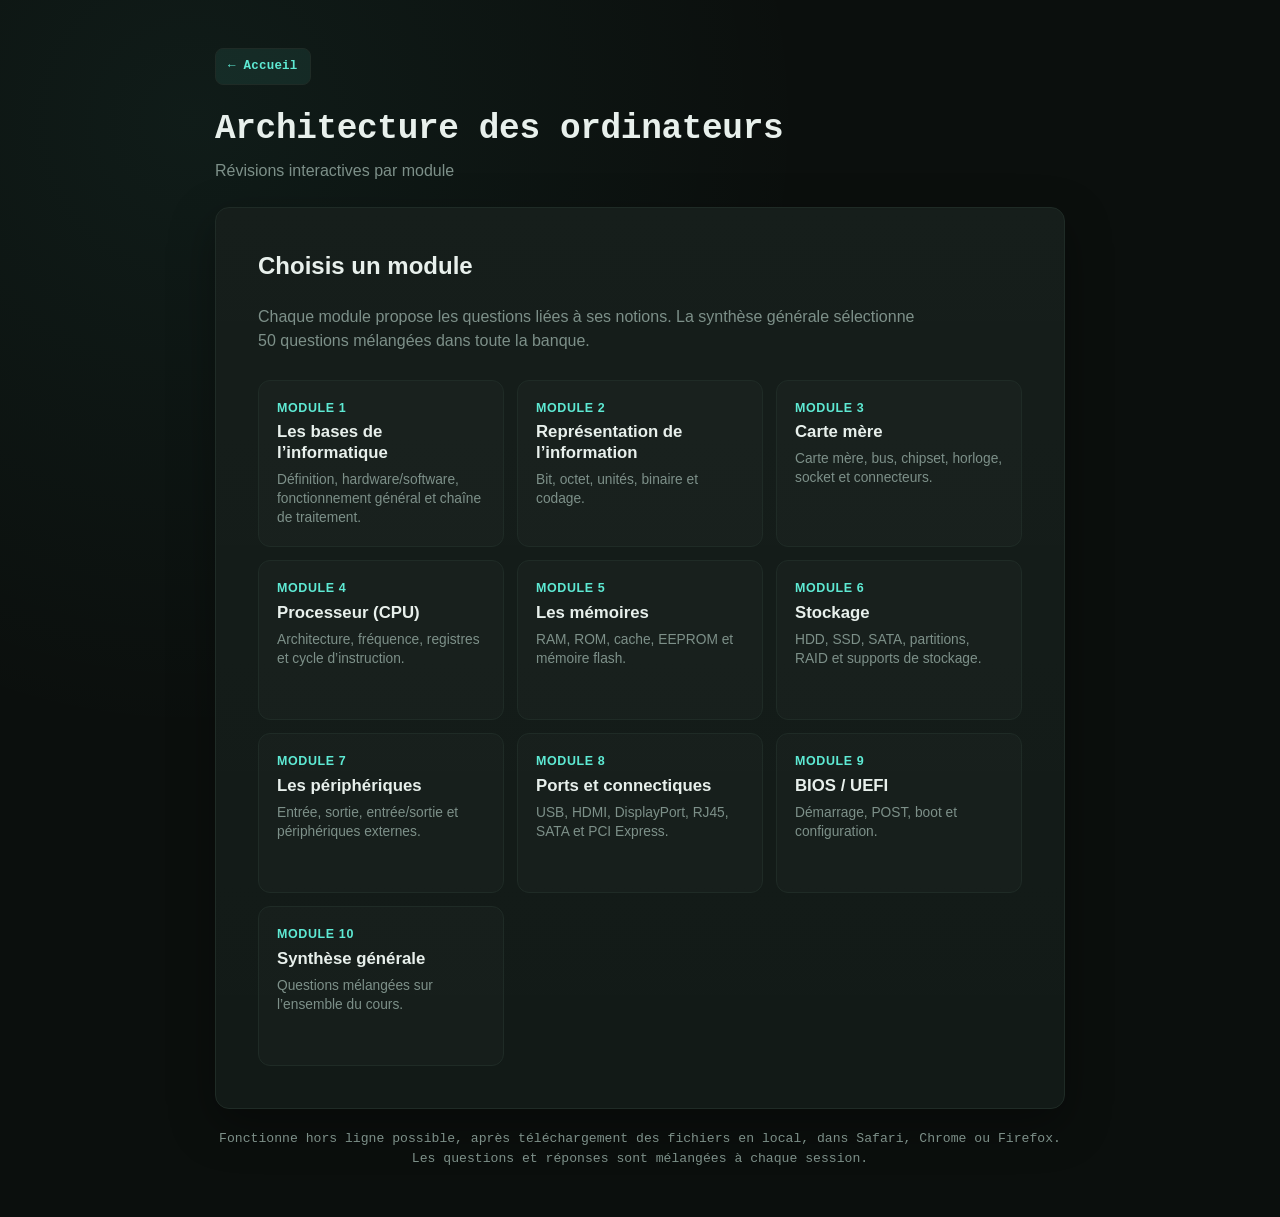
==== commit ff53495e: "Update architecture.html" ====
--- a/architecture.html
+++ b/architecture.html
@@ -79,7 +79,7 @@
       <div class="feedback" id="feedback"></div><div class="actions"><button class="next" id="next">Question suivante</button></div>
     </section>
     <section class="card result" id="result"><h2 id="resultTitle">Résultat du module</h2><div class="score" id="finalScore"></div><p id="finalText"></p><h3 class="review-title">Révision ciblée</h3><p id="reviewIntro"></p><div class="review-list" id="reviewList"></div><button class="restart" id="restart">Nouvelle session du même module</button><button class="home-button" id="homeButton">Retour aux modules</button></section>
-    <footer>Fonctionne hors ligne dans Safari, Chrome ou Firefox. Les questions et réponses sont mélangées à chaque session.</footer>
+    <footer>Fonctionne hors ligne possible, après téléchargement des fichiers en local, dans Safari, Chrome ou Firefox. Les questions et réponses sont mélangées à chaque session.</footer>
   </main>
   <script>
   const Q = [
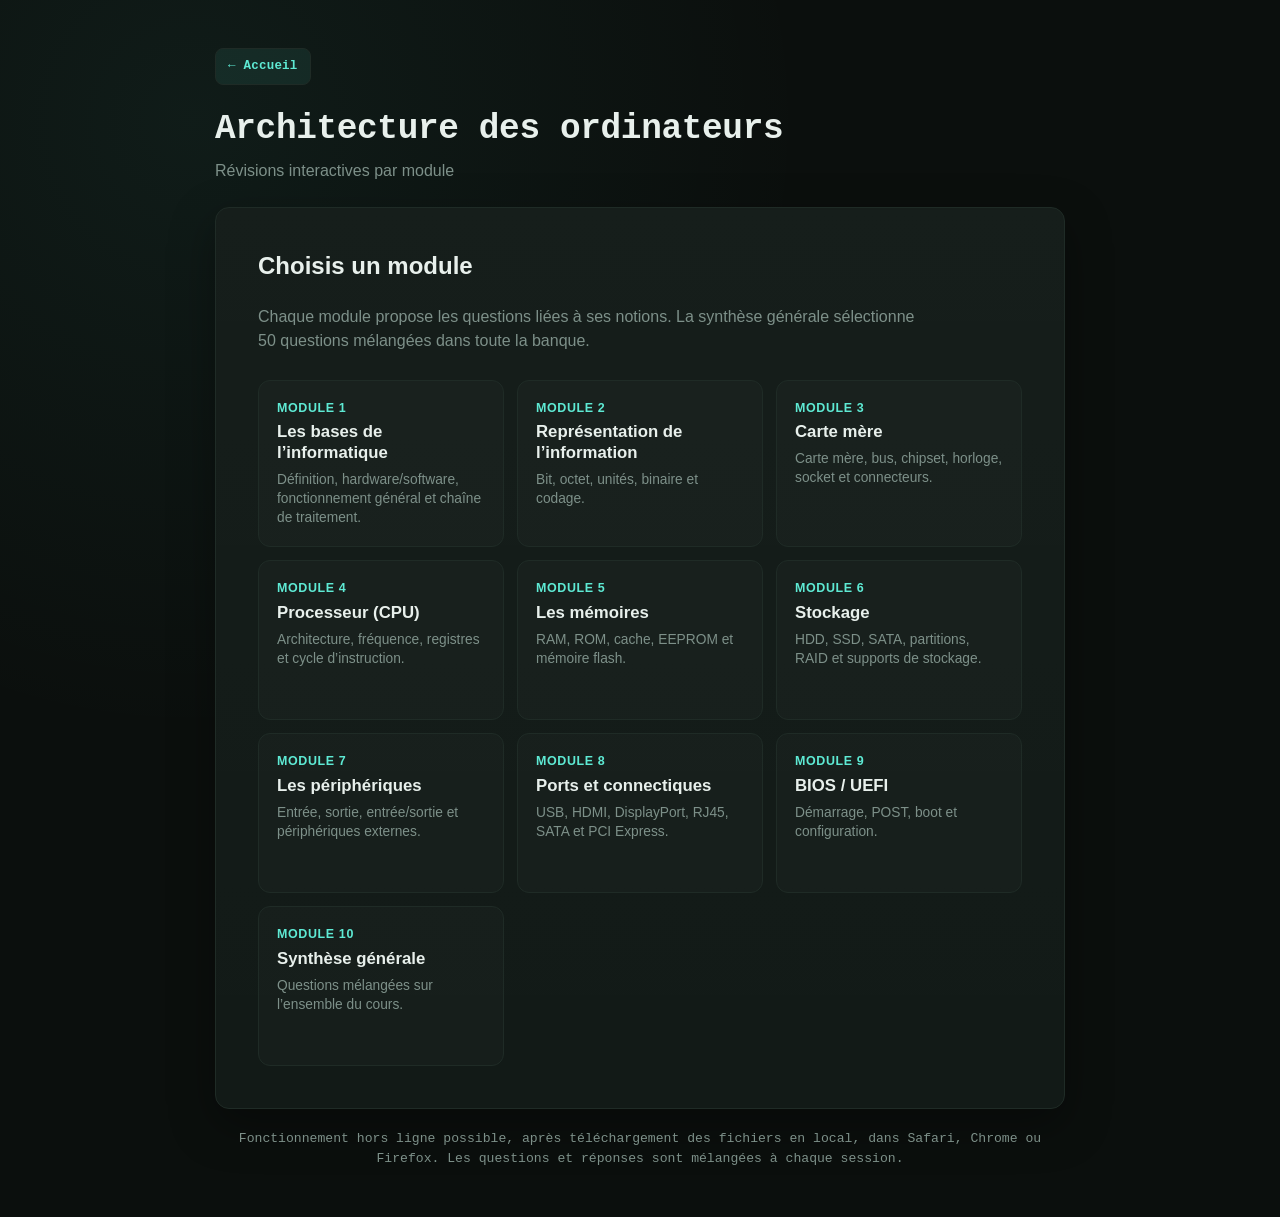
==== commit 5d4d0ccd: "Update architecture.html" ====
--- a/architecture.html
+++ b/architecture.html
@@ -79,7 +79,7 @@
       <div class="feedback" id="feedback"></div><div class="actions"><button class="next" id="next">Question suivante</button></div>
     </section>
     <section class="card result" id="result"><h2 id="resultTitle">Résultat du module</h2><div class="score" id="finalScore"></div><p id="finalText"></p><h3 class="review-title">Révision ciblée</h3><p id="reviewIntro"></p><div class="review-list" id="reviewList"></div><button class="restart" id="restart">Nouvelle session du même module</button><button class="home-button" id="homeButton">Retour aux modules</button></section>
-    <footer>Fonctionne hors ligne possible, après téléchargement des fichiers en local, dans Safari, Chrome ou Firefox. Les questions et réponses sont mélangées à chaque session.</footer>
+    <footer>Fonctionnement hors ligne possible, après téléchargement des fichiers en local, dans Safari, Chrome ou Firefox. Les questions et réponses sont mélangées à chaque session.</footer>
   </main>
   <script>
   const Q = [
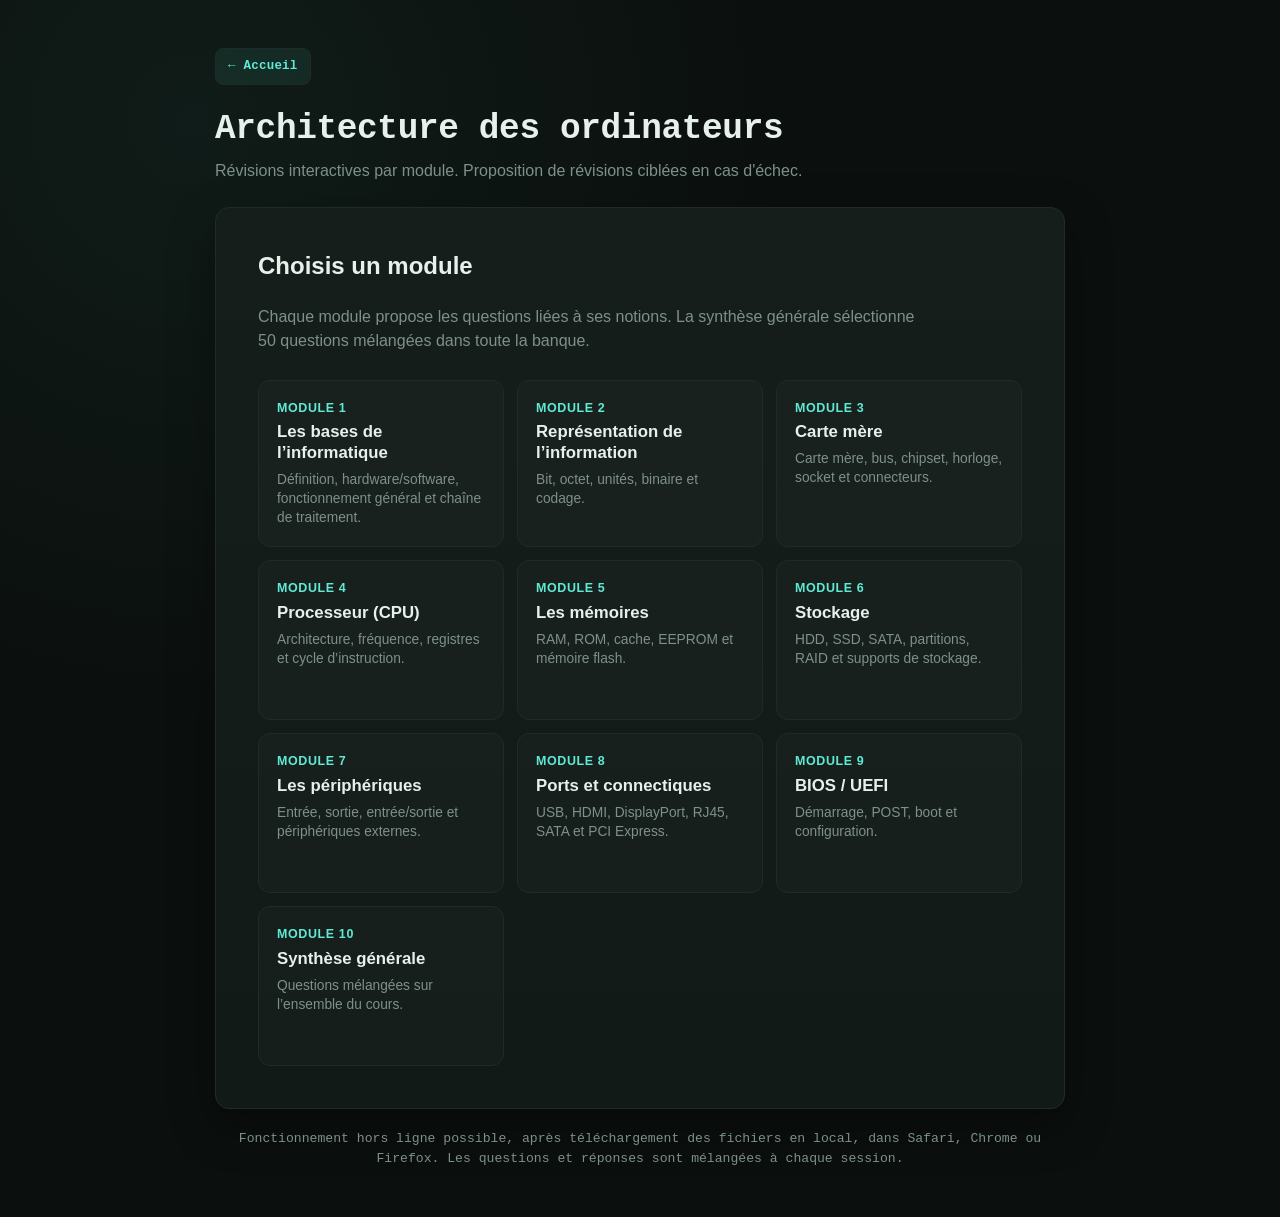
==== commit 1b1e693c: "Update architecture.html" ====
--- a/architecture.html
+++ b/architecture.html
@@ -69,7 +69,7 @@
 </head>
 <body>
   <main>
-    <header><a class="home-link" href="index.html">&larr; Accueil</a><h1>Architecture des ordinateurs</h1><p class="subtitle">Révisions interactives par module</p></header>
+    <header><a class="home-link" href="index.html">&larr; Accueil</a><h1>Architecture des ordinateurs</h1><p class="subtitle">Révisions interactives par module. Proposition de révisions ciblées en cas d'échec.</p></header>
     <section class="card" id="home"><h2>Choisis un module</h2><p class="home-intro">Chaque module propose les questions liées à ses notions. La synthèse générale sélectionne 50 questions mélangées dans toute la banque.</p><div class="module-grid" id="moduleGrid"></div></section>
     <section class="card" id="quiz" aria-live="polite">
       <div class="quiz-nav"><button class="back" id="backToHome">← Retour aux modules</button><span class="module-label" id="moduleLabel"></span></div>
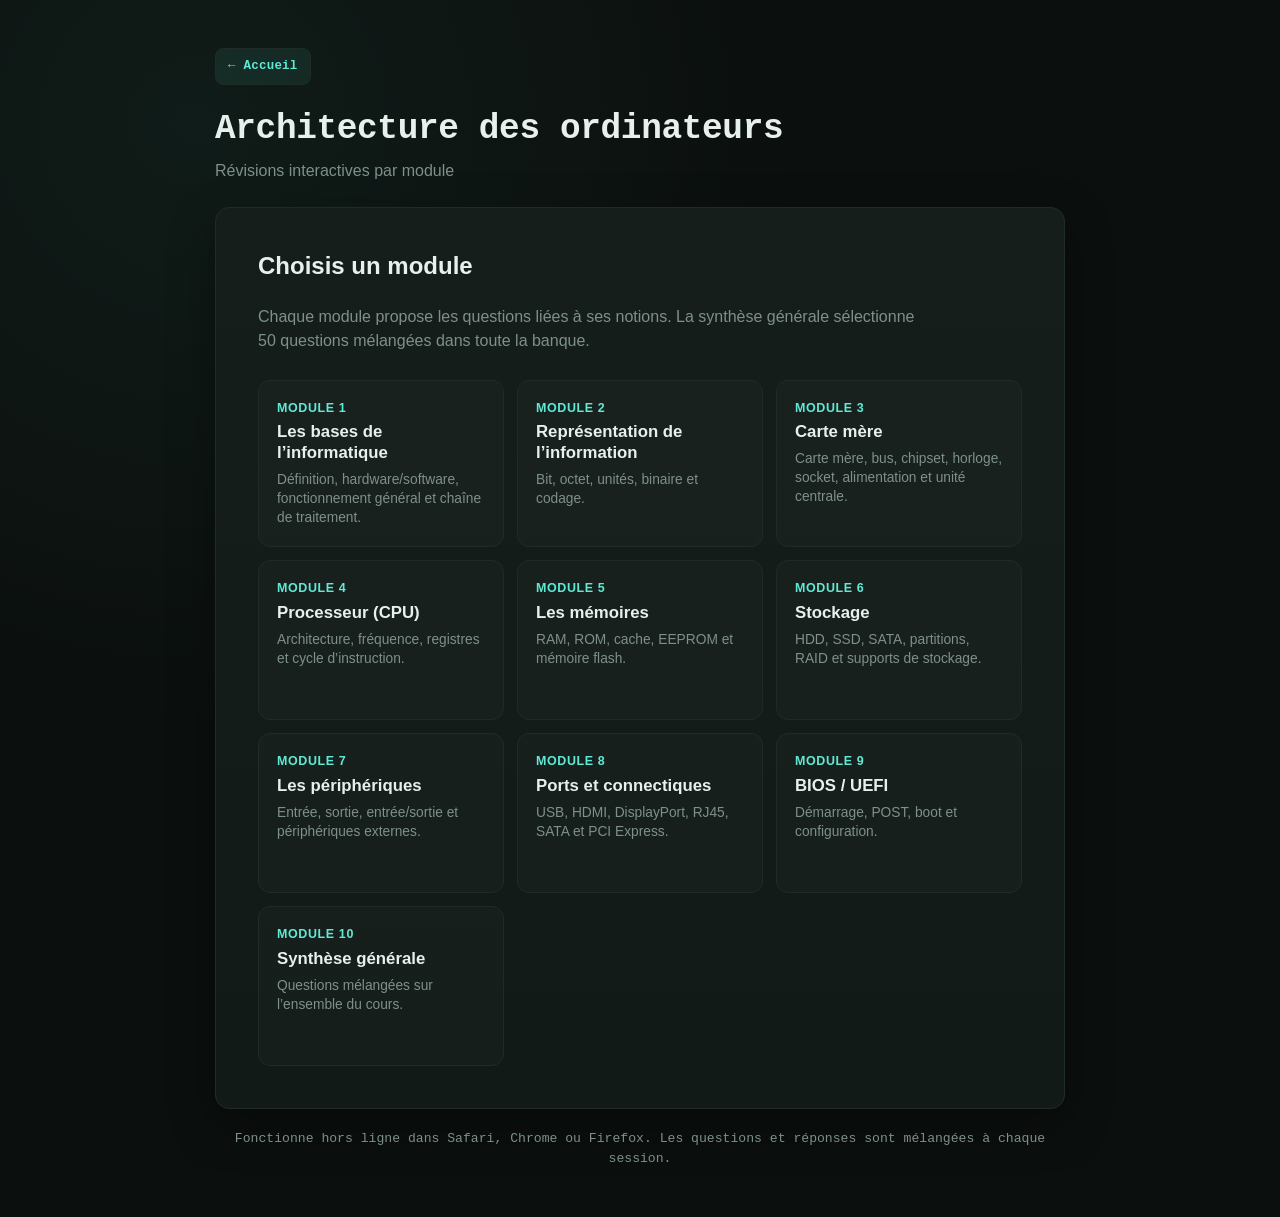
==== commit 6d0d1a84: "Add files via upload" ====
--- a/architecture.html
+++ b/architecture.html
@@ -50,9 +50,17 @@
 .feedback.bad{border-color:var(--bad);background:rgba(248,113,113,.08)}
 .feedback strong{display:block;margin-bottom:4px}
 .actions{display:flex;justify-content:flex-end;margin-top:22px}
-.next,.restart{display:none;padding:12px 17px;color:var(--ok-dark);background:var(--accent);border:0;border-radius:10px;font-weight:700;font:inherit;cursor:pointer;transition:background .2s ease}
-.next.show{display:block}
-.next:hover,.restart:hover{background:#7cf2df}
+.next,.restart,.verify{display:none;padding:12px 17px;color:var(--ok-dark);background:var(--accent);border:0;border-radius:10px;font-weight:700;font:inherit;cursor:pointer;transition:background .2s ease}
+.next.show,.verify.show{display:block}
+.next:hover,.restart:hover,.verify:hover{background:#7cf2df}
+.checkbox{flex:0 0 22px;width:22px;height:22px;display:grid;place-items:center;color:transparent;background:var(--line);border:1px solid var(--line);border-radius:5px;font-size:.8rem;font-weight:800}
+.answer.multi.selected{border-color:var(--accent-dim);background:rgba(94,234,212,.06)}
+.answer.multi.selected .checkbox{color:var(--ok-dark);background:var(--accent);border-color:var(--accent)}
+.answer.multi.selected .checkbox::after{content:'✓'}
+.answer.good .checkbox{color:var(--ok-dark);background:var(--ok);border-color:var(--ok)}
+.answer.good .checkbox::after{content:'✓'}
+.answer.bad .checkbox{color:var(--bad-dark);background:var(--bad);border-color:var(--bad)}
+.answer.bad .checkbox::after{content:'✕'}
 .restart{display:inline-block;margin-top:15px}
 .score{margin:18px 0 5px;font-family:"SF Mono","Menlo",monospace;font-size:3.4rem;font-weight:700;letter-spacing:-.03em;color:var(--accent)}
 .result p{color:var(--muted)}
@@ -69,22 +77,22 @@
 </head>
 <body>
   <main>
-    <header><a class="home-link" href="index.html">&larr; Accueil</a><h1>Architecture des ordinateurs</h1><p class="subtitle">Révisions interactives par module. Proposition de révisions ciblées en cas d'échec.</p></header>
+    <header><a class="home-link" href="index.html">&larr; Accueil</a><h1>Architecture des ordinateurs</h1><p class="subtitle">Révisions interactives par module</p></header>
     <section class="card" id="home"><h2>Choisis un module</h2><p class="home-intro">Chaque module propose les questions liées à ses notions. La synthèse générale sélectionne 50 questions mélangées dans toute la banque.</p><div class="module-grid" id="moduleGrid"></div></section>
     <section class="card" id="quiz" aria-live="polite">
       <div class="quiz-nav"><button class="back" id="backToHome">← Retour aux modules</button><span class="module-label" id="moduleLabel"></span></div>
       <div class="meta"><span id="count"></span><span>Progression du module</span></div>
       <div class="bar"><span id="bar"></span></div>
       <p class="tag" id="theme"></p><h2 id="question"></h2><div class="answers" id="answers"></div>
-      <div class="feedback" id="feedback"></div><div class="actions"><button class="next" id="next">Question suivante</button></div>
+      <div class="feedback" id="feedback"></div><div class="actions"><button class="verify" id="verify">Vérifier</button><button class="next" id="next">Question suivante</button></div>
     </section>
     <section class="card result" id="result"><h2 id="resultTitle">Résultat du module</h2><div class="score" id="finalScore"></div><p id="finalText"></p><h3 class="review-title">Révision ciblée</h3><p id="reviewIntro"></p><div class="review-list" id="reviewList"></div><button class="restart" id="restart">Nouvelle session du même module</button><button class="home-button" id="homeButton">Retour aux modules</button></section>
-    <footer>Fonctionnement hors ligne possible, après téléchargement des fichiers en local, dans Safari, Chrome ou Firefox. Les questions et réponses sont mélangées à chaque session.</footer>
+    <footer>Fonctionne hors ligne dans Safari, Chrome ou Firefox. Les questions et réponses sont mélangées à chaque session.</footer>
   </main>
   <script>
   const Q = [
     ['Fondamentaux','Le mot « informatique » résulte de la contraction de…',['information + automatique','internet + mathématique','instruction + mémoire','image + technique'],'information + automatique','Le cours définit l’informatique comme le traitement automatique de l’information.'],
-    ['Fondamentaux','Le hardware désigne…',['les programmes installés','la partie matérielle de l’ordinateur','uniquement le processeur','les données en ligne'],'la partie matérielle de l’ordinateur','Hardware signifie matériel : les éléments physiques de la machine.'],
+    ['Fondamentaux','Le hardware désigne…',['les programmes installés','la partie matérielle de l’ordinateur','les données en ligne'],'la partie matérielle de l’ordinateur','Hardware signifie matériel : les éléments physiques de la machine.'],
     ['Fondamentaux','Le software désigne…',['les composants électroniques','les logiciels et programmes','le boîtier de l’ordinateur','les connecteurs externes'],'les logiciels et programmes','Software signifie logiciel : système d’exploitation, applications et programmes.'],
     ['Fondamentaux','Quelle unité recueille l’information dans un système informatique ?',['L’unité d’entrée','L’unité de sortie','L’unité de stockage','L’unité graphique'],'L’unité d’entrée','L’unité d’entrée (input) recueille les informations.'],
     ['Fondamentaux','Quelle unité présente le résultat d’un traitement ?',['L’unité de sortie','L’unité d’entrée','Le chipset','Le socket'],'L’unité de sortie','L’unité de sortie (output) restitue le résultat : écran, imprimante, haut-parleurs, etc.'],
@@ -107,24 +115,24 @@
     ['Alimentation','Quel format est le standard classique d’alimentation de PC ?',['ATX','BTX','VGA','SATA'],'ATX','Le cours retient ATX comme le format classique ; il est le standard des cartes mères ATX et micro-ATX.'],
     ['Alimentation','Dans un connecteur d’alimentation, le fil jaune correspond à…',['+12 V','la masse','+5 V','la donnée D+'],'+12 V','Le code rappelé dans le cours est : jaune +12 V, noir masse, rouge +5 V.'],
     ['Carte mère','La carte mère est…',['l’élément central reliant les composants','un type de RAM','un câble réseau','un écran LCD'],'l’élément central reliant les composants','Elle rassemble les connecteurs, composants, bus et extensions de l’ordinateur.'],
-    ['Carte mère','Le chipset de la carte mère sert à…',['gérer les transferts de données entre composants','faire tourner les plateaux d’un disque','imprimer les documents','alimenter les haut-parleurs'],'gérer les transferts de données entre composants','Le chipset organise les flux entre processeur, mémoire et périphériques.'],
+    ['Carte mère','Le chipset de la carte mère sert à…',['gérer les transferts de données entre composants','faire tourner les plateaux d’un disque','alimenter les haut-parleurs'],'gérer les transferts de données entre composants','Le chipset organise les flux entre processeur, mémoire et périphériques.'],
     ['Carte mère','Un bus informatique est…',['un canal de communication interne','un boîtier externe','un type de disque optique','une pile de BIOS'],'un canal de communication interne','Les bus relient par exemple processeur, chipset, mémoire et entrées/sorties.'],
     ['Processeur','CPU signifie…',['Central Processing Unit','Computer Peripheral Unit','Control Power Unit','Central Program Utility'],'Central Processing Unit','CPU est l’abréviation anglaise désignant le processeur.'],
     ['Processeur','Le rôle principal du processeur est de…',['traiter les informations et exécuter les instructions','conserver définitivement les fichiers','produire le courant secteur','connecter un écran VGA'],'traiter les informations et exécuter les instructions','Le CPU est le cœur de calcul de l’ordinateur.'],
     ['Processeur','La fréquence d’un processeur est notamment exprimée en…',['GHz','dpi','ppm','To'],'GHz','L’horloge du processeur donne une fréquence de référence exprimée en GHz.'],
     ['Processeur','Le triangle doré du processeur sert de…',['détrompeur d’insertion','capteur de température','antenne réseau','indicateur de RAM'],'détrompeur d’insertion','Il permet de positionner le processeur correctement sans endommager les contacts.'],
     ['Socket','Le socket établit le contact entre…',['la carte mère et le processeur','le SSD et le boîtier','l’écran et la carte graphique','la RAM et l’imprimante'],'la carte mère et le processeur','Le socket est le connecteur du processeur sur la carte mère.'],
-    ['Mémoire','La RAM est une mémoire…',['volatile','non volatile','optique','mécanique'],'volatile','La RAM perd son contenu lorsque l’alimentation est coupée.'],
+    ['Mémoire','La RAM est une mémoire…',['volatile','non volatile'],'volatile','La RAM perd son contenu lorsque l’alimentation est coupée.'],
     ['Mémoire','La ROM est une mémoire…',['non volatile','effacée à chaque arrêt','réservée aux images','uniquement externe'],'non volatile','La ROM ne perd pas ses données à l’extinction et peut contenir un micrologiciel.'],
     ['Mémoire','La RAM contient principalement…',['les données et programmes utilisés temporairement','uniquement le BIOS','les plateaux du disque dur','le signal réseau RJ45'],'les données et programmes utilisés temporairement','La mémoire vive est utilisée pendant l’exécution des programmes.'],
     ['Mémoire','Quel format de RAM est courant pour les ordinateurs portables ?',['SO-DIMM','DIMM uniquement','SATA','PCIe'],'SO-DIMM','Les PC fixes utilisent couramment DIMM ; les portables utilisent SO-DIMM.'],
     ['Chipset','Le Northbridge gère historiquement les échanges rapides avec…',['CPU, RAM et PCI Express/AGP','uniquement l’imprimante','les bandes magnétiques','le câble secteur'],'CPU, RAM et PCI Express/AGP','Le northbridge s’occupe des communications rapides avec le processeur, la RAM et les ports graphiques.'],
-    ['Chipset','Le Southbridge prend notamment en charge…',['USB, PCI, ports série et stockage','le calcul des pixels uniquement','les plateaux du HDD','la pile CMOS seule'],'USB, PCI, ports série et stockage','Il gère les bus et dispositifs qui ne relèvent pas du northbridge.'],
+    ['Chipset','Le Southbridge prend notamment en charge…',['USB, PCI, ports série et stockage','le calcul des pixels uniquement','les plateaux du HDD'],'USB, PCI, ports série et stockage','Il gère les bus et dispositifs qui ne relèvent pas du northbridge.'],
     ['Connectique','VGA transporte historiquement un signal vidéo…',['analogique','numérique uniquement','audio uniquement','réseau'],'analogique','Le VGA est un connecteur DE-15 analogique destiné aux moniteurs.'],
     ['Connectique','DVI-D transmet…',['uniquement un signal numérique','uniquement un signal analogique','de l’alimentation secteur','un signal téléphonique'],'uniquement un signal numérique','DVI-D signifie Digital : il transporte seulement le signal numérique.'],
     ['Connectique','Quel connecteur peut transporter image et son numériques ?',['HDMI','VGA','PS/2','RJ11'],'HDMI','HDMI est une interface audio/vidéo numérique.'],
     ['Connectique','USB signifie…',['Universal Serial Bus','Unified Storage Base','Universal Screen Bridge','Unit Serial Board'],'Universal Serial Bus','USB est l’abréviation de Universal Serial Bus.'],
-    ['Connectique','Une particularité de l’USB est de…',['pouvoir alimenter les périphériques reliés','ne transporter aucune donnée','être forcément analogique','ne fonctionner qu’avec une souris'],'pouvoir alimenter les périphériques reliés','L’USB fournit aussi l’alimentation électrique aux périphériques.'],
+    ['Connectique','Une particularité de l’USB est de…',['pouvoir alimenter les périphériques reliés','ne transporter aucune donnée','être forcément analogique'],'pouvoir alimenter les périphériques reliés','L’USB fournit aussi l’alimentation électrique aux périphériques.'],
     ['Connectique','Un RJ45 de catégorie 5e peut atteindre, selon le cours…',['1 Gbit/s sur 100 m','1 Gbit/s sur 1 km','10 Gbit/s sur 1 km','56 Gbit/s sur 100 m'],'1 Gbit/s sur 100 m','La catégorie 5e comprend 4 paires et atteint jusqu’à 1 Gbit/s sur 100 mètres.'],
     ['Connectique','RJ11 est une prise principalement…',['téléphonique','d’écran','de stockage SATA','d’alimentation ATX'],'téléphonique','RJ11 est associé aux liaisons téléphoniques, RTC ou ADSL.'],
     ['Connectique','SATA a remplacé principalement…',['IDE / Parallel ATA','HDMI','VGA','PCI Express'],'IDE / Parallel ATA','Serial ATA est le successeur de l’IDE, aussi appelé Parallel ATA.'],
@@ -138,11 +146,11 @@
     ['Carte graphique','Le RAMDAC est nécessaire surtout pour une sortie…',['VGA analogique','HDMI numérique','DisplayPort numérique','SATA'],'VGA analogique','Le RAMDAC convertit le numérique en analogique pour la sortie VGA.'],
     ['Carte graphique','Un circuit graphique intégré convient généralement à…',['la bureautique sans gros besoin graphique','un serveur de bandes uniquement','une impression thermique','un disque RAID 5'],'la bureautique sans gros besoin graphique','Un IGP est adapté quand de fortes performances graphiques ne sont pas nécessaires.'],
     ['Périphériques','En France, la disposition de clavier habituelle est…',['AZERTY','QWERTY','DVORAK uniquement','ABCDXY'],'AZERTY','AZERTY correspond aux premières lettres de la rangée supérieure des claviers français.'],
-    ['Périphériques','Une souris optique utilise notamment…',['une LED et des images de la surface','une bande magnétique','un toner','un plateau tournant'],'une LED et des images de la surface','Elle prend des milliers d’images de la surface chaque seconde pour détecter le mouvement.'],
-    ['Imprimantes','Une imprimante laser utilise comme consommable…',['du toner en poudre','de l’encre liquide uniquement','un ruban VHS','une pile CMOS'],'du toner en poudre','Le toner est une poudre ; le laser forme le motif sur un tambour photosensible.'],
+    ['Périphériques','Une souris optique utilise notamment…',['une LED et des images de la surface','une bande magnétique','une bille mécanique roulante'],'une LED et des images de la surface','Elle prend des milliers d’images de la surface chaque seconde, contrairement aux anciennes souris à bille.'],
+    ['Imprimantes','Une imprimante laser utilise comme consommable…',['du toner en poudre','de l’encre liquide uniquement','un ruban encreur à impact'],'du toner en poudre','Le toner est une poudre ; le laser forme le motif sur un tambour photosensible.'],
     ['Imprimantes','Une imprimante jet d’encre dépose…',['des gouttelettes d’encre liquide','de la poudre de toner','des bits magnétiques','des rayons UV sur une résine'],'des gouttelettes d’encre liquide','L’encre liquide est expulsée par des buses de la tête d’impression.'],
     ['Imprimantes','La résolution d’une imprimante est couramment exprimée en…',['dpi ou ppp','GHz','rpm','Go'],'dpi ou ppp','dpi signifie dots per inch ; ppp signifie points par pouce.'],
-    ['Scanner','Un scanner sert à…',['transformer un document papier en image numérique','imprimer une image numérique','alimenter une carte mère','refroidir un disque'],'transformer un document papier en image numérique','Un scanner, ou numériseur, est un périphérique d’acquisition.'],
+    ['Scanner','Un scanner sert à…',['transformer un document papier en image numérique','imprimer une image numérique'],'transformer un document papier en image numérique','Un scanner, ou numériseur, est un périphérique d’acquisition.'],
     ['Périphériques','Un modem est un acronyme de…',['modulateur/démodulateur','moniteur de mémoire','module de disque','moteur numérique'],'modulateur/démodulateur','Le modem convertit pour la transmission sur une ligne téléphonique.'],
     ['Stockage','Une mémoire de masse est notamment…',['non volatile et de grande capacité','toujours volatile','uniquement une RAM','un signal analogique'],'non volatile et de grande capacité','Les mémoires de masse sont lues/écrites par l’ordinateur et conservent les données sans alimentation.'],
     ['Disque dur','Un disque dur classique stocke les données grâce à…',['des plateaux magnétiques et des têtes','des cellules OLED','un ruban encreur','une lumière UV'],'des plateaux magnétiques et des têtes','Le HDD contient des plateaux qui tournent et des têtes de lecture/écriture mobiles.'],
@@ -154,10 +162,10 @@
     ['Partitions','GPT est associé notamment à…',['UEFI et aux systèmes récents','VGA et aux écrans analogiques','IDE exclusivement','une mémoire volatile'],'UEFI et aux systèmes récents','GPT dépasse les limites du MBR et fait partie de l’environnement UEFI.'],
     ['Partitions','Quelle limite du MBR est citée dans le cours ?',['4 partitions principales et 2,2 To','128 partitions et 9,4 Zo','1 seule partition de 1 Go','aucune limite de taille'],'4 partitions principales et 2,2 To','GPT permet jusqu’à 128 partitions et des capacités bien supérieures.'],
     ['RAID','Le RAID 0 privilégie…',['les performances sans tolérance à la panne','la duplication intégrale','la parité sur trois disques','la sauvegarde automatique externe'],'les performances sans tolérance à la panne','RAID 0 répartit les données : si un disque tombe en panne, toutes les données de la grappe sont perdues.'],
-    ['RAID','Le RAID 1 consiste à…',['dupliquer les données sur deux disques','répartir les données sans copie','utiliser obligatoirement trois disques','chiffrer un seul disque'],'dupliquer les données sur deux disques','RAID 1 réalise un miroir : il tolère la perte d’un disque, mais offre la capacité d’un seul.'],
+    ['RAID','Le RAID 1 consiste à…',['dupliquer les données sur deux disques','répartir les données sans copie','utiliser obligatoirement trois disques'],'dupliquer les données sur deux disques','RAID 1 réalise un miroir : il tolère la perte d’un disque, mais offre la capacité d’un seul.'],
     ['RAID','Le RAID 5 nécessite au minimum…',['3 disques','1 disque','2 disques','5 disques'],'3 disques','RAID 5 répartit données et parité et requiert au moins trois disques.'],
     ['RAID','Le RAID remplace-t-il une stratégie de sauvegarde ?',['Non','Oui, toujours','Oui, seulement en RAID 0','Seulement avec un SSD'],'Non','Le RAID améliore la disponibilité, mais ne constitue pas une sauvegarde des données.'],
-    ['SSD','Un SSD se distingue d’un HDD surtout par…',['l’absence de pièces mécaniques mobiles','l’usage obligatoire de plateaux','un fonctionnement analogique','un câble RJ11'],'l’absence de pièces mécaniques mobiles','SSD signifie Solid State Drive : il repose sur des semi-conducteurs, sans mécanique mobile.'],
+    ['SSD','Un SSD se distingue d’un HDD surtout par…',['l’absence de pièces mécaniques mobiles','l’usage obligatoire de plateaux'],'l’absence de pièces mécaniques mobiles','SSD signifie Solid State Drive : il repose sur des semi-conducteurs, sans mécanique mobile.'],
     ['SSD','Un avantage important du SSD est…',['son temps d’accès très faible et sa résistance aux chocs','une rotation à 15 000 rpm','la présence d’un ruban encreur','l’usage obligatoire de RAID'],'son temps d’accès très faible et sa résistance aux chocs','Sans pièce mobile, le SSD est silencieux, robuste et très rapide à l’accès.'],
     ['Flash','La mémoire flash conserve-t-elle ses données sans alimentation ?',['Oui','Non, comme la RAM','Seulement avec une pile CMOS','Seulement en RAID'],'Oui','La flash est une mémoire réinscriptible non volatile : ses données subsistent hors tension.'],
     ['Flash','Quelle famille de flash est indiquée comme plus rapide et avec une meilleure durée de vie ?',['NAND','NOR','ROM','PROM'],'NAND','Le cours indique que la NAND est plus rapide et présente une meilleure durée de vie que la NOR.'],
@@ -201,11 +209,11 @@
     ['Carte mère','Quel élément de la carte mère détermine en partie le type de processeur et de RAM utilisables ?',['le chipset','le clavier','le boîtier','la souris'],'le chipset','Le chipset conditionne des fonctionnalités, processeurs et mémoires pris en charge.'],
     ['Carte mère','Le port RJ45 de la carte mère sert principalement à…',['la connexion réseau','la sortie vidéo analogique','l’alimentation ATX','la connexion d’un disque SATA'],'la connexion réseau','RJ45 est la prise réseau Ethernet.'],
     ['Carte mère','Une connexion Serial ATA sur la carte mère sert surtout à relier…',['un périphérique de stockage','un écran','un clavier PS/2','un microphone jack'],'un périphérique de stockage','SATA relie notamment disques durs et SSD à la carte mère.'],
-    ['Carte mère','Le rôle central de la carte mère est de…',['relier et permettre la communication entre les composants','remplacer le système d’exploitation','imprimer les documents','faire tourner mécaniquement les plateaux'],'relier et permettre la communication entre les composants','Elle accueille composants, connecteurs et bus qui permettent leur coopération.'],
+    ['Carte mère','Le rôle central de la carte mère est de…',['relier et permettre la communication entre les composants','remplacer le système d’exploitation','faire tourner mécaniquement les plateaux'],'relier et permettre la communication entre les composants','Elle accueille composants, connecteurs et bus qui permettent leur coopération.'],
     ['Carte mère','Le chipset est généralement…',['intégré à la carte mère','placé dans le câble secteur','contenu dans l’écran','installé dans une cartouche toner'],'intégré à la carte mère','Le chipset d’un micro-ordinateur se situe sur la carte mère.'],
 
     ['Processeur','Le processeur communique avec le reste de l’ordinateur exclusivement en langage…',['binaire','hexadécimal','analogique','papier'],'binaire','Le CPU traite et échange les informations sous forme binaire.'],
-    ['Processeur','À chaque impulsion d’horloge, le processeur commence par…',['lire une instruction','éteindre la RAM','formater le disque','imprimer une page'],'lire une instruction','Le cours décrit la lecture de l’instruction avant son exécution à chaque impulsion.'],
+    ['Processeur','À chaque impulsion d’horloge, le processeur commence par…',['lire une instruction','éteindre la RAM','formater le disque'],'lire une instruction','Le cours décrit la lecture de l’instruction avant son exécution à chaque impulsion.'],
     ['Processeur','Le registre d’instruction est…',['une petite mémoire très rapide du processeur','un disque dur externe','un type de câble réseau','une prise d’alimentation'],'une petite mémoire très rapide du processeur','Il contient l’instruction que le processeur doit lire et exécuter.'],
     ['Processeur','Dans une même gamme et à architecture comparable, un processeur plus cadencé est en principe…',['plus rapide pour traiter les instructions','moins capable de lire des données','incapable de fonctionner avec la RAM','forcément plus économe'],'plus rapide pour traiter les instructions','Une fréquence plus élevée permet de traiter davantage d’instructions dans le même temps.'],
     ['Processeur','L’horloge d’un processeur est associée dans le cours à un…',['quartz','toner','plateau magnétique','ruban encreur'],'quartz','Le quartz rythme le processeur et fournit une fréquence de référence.'],
@@ -270,14 +278,42 @@
     ['BIOS/UEFI','Un bip court unique sur un BIOS AMI signifie généralement…',['que tout est correct','un problème de RAM','un défaut d’affichage','une panne de ventilateur'],'que tout est correct','Le tableau du cours indique « 1 bip court : tout est OK ».'],
     ['BIOS/UEFI','Cinq bips longs avec un BIOS AMI signalent généralement…',['un problème d’affichage','un problème de RAM','un SSD absent','un câble RJ45 débranché'],'un problème d’affichage','Le tableau associe cinq bips longs à un problème de carte graphique ou d’affichage.'],
     ['BIOS/UEFI','Réinitialiser le BIOS peut notamment permettre de…',['supprimer un mot de passe BIOS','augmenter la RAM physique','réparer un plateau de HDD','transformer un port VGA en HDMI'],'supprimer un mot de passe BIOS','Le cours souligne que la réinitialisation peut supprimer le mot de passe du BIOS.'],
-    ['BIOS/UEFI','L’UEFI offre par rapport au BIOS notamment…',['une interface graphique haute résolution','un fonctionnement sans mémoire','une absence totale de partition','un signal vidéo analogique'],'une interface graphique haute résolution','L’UEFI apporte entre autres une interface graphique haute résolution et des fonctions réseau.']
+    ['BIOS/UEFI','L’UEFI offre par rapport au BIOS notamment…',['une interface graphique haute résolution','un fonctionnement sans mémoire','une absence totale de partition','un signal vidéo analogique'],'une interface graphique haute résolution','L’UEFI apporte entre autres une interface graphique haute résolution et des fonctions réseau.'],
+
+    ['Unité centrale','Un boîtier grande tour mesure généralement…',['60 à 70 cm de hauteur','35 à 40 cm de hauteur','10 à 20 cm de hauteur'],'60 à 70 cm de hauteur','Le cours distingue grande tour, moyenne tour, mini tour et barebone par leur hauteur.'],
+    ['Unité centrale','Un barebone mini-PC repose généralement sur…',['une carte mère au format réduit (SFF)','une carte mère grand format ATX','l’absence totale de carte mère'],'une carte mère au format réduit (SFF)','Les barebones embarquent une carte mère Small Form Factor dans un boîtier très compact.'],
+    ['Unité centrale','Quels formats de boîtier sont cités par le cours, du plus grand au plus compact ? (plusieurs réponses)',['Grande tour','Moyenne tour','Mini tour','Barebone mini-PC','Rack 42U'],['Grande tour','Moyenne tour','Mini tour','Barebone mini-PC'],'Le cours détaille ces quatre formats ; le rack 42U n’est pas décrit ici.'],
+    ['Alimentation','Parmi les formats alternatifs à l’ATX, le BTX visait surtout…',['une ventilation optimale du processeur','une alimentation exclusivement solaire','la suppression de tout connecteur interne'],'une ventilation optimale du processeur','Développé par Intel et Sony, le BTX a été abandonné en 2007 malgré cet objectif.'],
+    ['Alimentation','TFX et NLX sont présentés dans le cours comme…',['des formats alternatifs, moins courants, que l’ATX','des protocoles réseau','des générations de RAM'],'des formats alternatifs, moins courants, que l’ATX','Le NLX sépare notamment la carte mère en deux éléments distincts.'],
+    ['Carte mère','Le bus d’entrées/sorties relie principalement…',['le microprocesseur aux connecteurs d’entrée/sortie et d’extension','uniquement la RAM au chipset','uniquement le processeur au chipset'],'le microprocesseur aux connecteurs d’entrée/sortie et d’extension','Le cours distingue bus système, bus mémoire et bus d’entrées/sorties.'],
+    ['Processeur','Les processeurs récents, comme l’Intel Core i9, reposent notamment sur une architecture dite…',['hybride et optimisée','exclusivement analogique','sans registre d’instruction'],'hybride et optimisée','Le cours évoque une architecture hybride, intelligente et optimisée pour les processeurs récents.'],
+    ['Mémoire','Le cours cite notamment 32 Go de RAM comme utile pour…',['le gaming exigeant, la virtualisation ou la CAO/DAO','le simple traitement de texte uniquement','l’affichage d’un économiseur d’écran'],'le gaming exigeant, la virtualisation ou la CAO/DAO','Ces usages nécessitent davantage de mémoire vive que la bureautique classique.'],
+    ['Disque dur','Quelles unités ou notions servent à caractériser les performances d’un disque dur selon le cours ? (plusieurs réponses)',['Le temps d’accès moyen','La densité surfacique','Le taux de transfert','La résolution en dpi','La fréquence en GHz'],['Le temps d’accès moyen','La densité surfacique','Le taux de transfert'],'La résolution en dpi concerne les écrans et imprimantes, et la fréquence en GHz concerne le processeur.'],
+    ['Disque dur','La vitesse de rotation d’un disque dur 3,5 pouces peut atteindre, selon le cours…',['jusqu’à 15 000 rpm','jusqu’à 1 000 rpm','jusqu’à 100 000 rpm'],'jusqu’à 15 000 rpm','Le cours indique une plage de 7200 à 15 000 rpm pour le format 3,5 pouces.'],
+    ['Disque dur','Le temps d’accès moyen communiqué par les constructeurs ne tient compte, selon le cours, que…',['du déplacement des têtes de lecture/écriture','du temps de calcul du processeur','de la taille du câble SATA'],'du déplacement des têtes de lecture/écriture','Il correspond au temps de recherche moyen additionné au temps de latence.'],
+    ['Partitions','L’EBR (Extended Boot Record) est une structure associée…',['à une partition logique','à une partition principale uniquement','à la carte graphique'],'à une partition logique','Contrairement aux partitions principales, les partitions logiques sont décrites via des EBR chaînés.'],
+    ['Partitions','Sur les versions 64 bits de Windows, le premier secteur utilisable d’un disque en GPT se trouve à l’adresse…',['LBA 34','LBA 0','LBA 128'],'LBA 34','Windows réserve 32 secteurs pour la GPT après l’en-tête, avant le premier secteur exploitable.'],
+    ['Partitions','Que contient le MBR protecteur utilisé avec GPT ? (plusieurs réponses)',['Une entrée MBR englobant la totalité du disque','Le programme de démarrage (bootloader) pour systèmes BIOS','Les 128 partitions de la table GPT','La totalité de l’en-tête GPT'],['Une entrée MBR englobant la totalité du disque','Le programme de démarrage (bootloader) pour systèmes BIOS'],'Le MBR protecteur assure une rétrocompatibilité minimale ; la table GPT elle-même est stockée séparément.'],
+    ['RAID','Quels modes de RAID, au-delà de 0, 1 et 5, sont mentionnés par le cours ? (plusieurs réponses)',['RAID 3','RAID 4','RAID 6','RAID 9','RAID 1+0'],['RAID 3','RAID 4','RAID 6','RAID 1+0'],'Le cours cite RAID 3, 4, 6, 7 et les combinaisons comme RAID 1+0 ou 0+1 ; le RAID 9 n’existe pas dans le cours.'],
+    ['RAID','Le RAID logiciel, contrairement au RAID matériel, est…',['émulé par le système d’exploitation, sans matériel particulier','toujours plus rapide que le RAID matériel','impossible avec seulement deux disques'],'émulé par le système d’exploitation, sans matériel particulier','Le cours distingue le RAID proposé par une carte dédiée du RAID émulé par l’OS.'],
+    ['Écran','Une définition d’écran de 3840×2160 correspond à…',['une résolution proche de la 4K','la définition VGA d’origine','une définition inférieure au 640×480'],'une résolution proche de la 4K','Le cours situe les définitions actuelles entre 640×480 et 3840×2160, voire au-delà en 8K.'],
+    ['Écran','La résolution de référence de 72 dpi correspond à un pixel d’environ…',['0,353 mm','2,54 cm','1 mm exactement'],'0,353 mm','Un pouce divisé par 72 donne environ 0,353 mm, soit un point pica.'],
+    ['Écran','Quelles technologies d’écran sont citées par le cours comme technologies actuelles ? (plusieurs réponses)',['LCD','LED','OLED','QLED','CRT à tube cathodique'],['LCD','LED','OLED','QLED'],'Le CRT à tube cathodique n’est pas cité parmi les technologies actuelles du cours.'],
+    ['Écran','Par rapport au LCD, l’écran LED offre notamment…',['une meilleure qualité visuelle et une consommation plus faible','une durée de vie systématiquement plus courte','un rétroéclairage identique au CRT'],'une meilleure qualité visuelle et une consommation plus faible','Le cours indique que le LED consomme peu, chauffe peu et dure plus longtemps que le LCD.'],
+    ['Carte graphique','Le connecteur DVI-A transmet…',['uniquement le signal analogique','uniquement le signal numérique','à la fois signal audio et vidéo'],'uniquement le signal analogique','DVI-A (Analog) s’oppose à DVI-D (Digital) ; DVI-I combine les deux sur des broches séparées.'],
+    ['Carte graphique','Le HDMI 2.0 offre, selon le cours, une bande passante de…',['18 Gbit/s','1,8 Gbit/s','180 Gbit/s'],'18 Gbit/s','Il permet notamment une résolution de 4096×2160 à 60 images par seconde.'],
+    ['Extensions','Quels types de cartes d’extension sont cités par le cours ? (plusieurs réponses)',['Carte SCSI','Carte tuner TV','Carte d’acquisition vidéo','Carte de partitionnement GPT','Carte modem'],['Carte SCSI','Carte tuner TV','Carte d’acquisition vidéo','Carte modem'],'GPT est un système de partitionnement de disque, pas un type de carte d’extension.'],
+    ['BIOS/UEFI','Que vérifie le POST selon le cours ? (plusieurs réponses)',['L’initialisation du processeur et la stabilité de l’alimentation','L’intégrité du code du BIOS','La validité de la mémoire de base (les premiers 64 Kio)','Le taux de remplissage du disque dur','La résolution native de l’écran'],['L’initialisation du processeur et la stabilité de l’alimentation','L’intégrité du code du BIOS','La validité de la mémoire de base (les premiers 64 Kio)'],'Le POST teste des éléments essentiels au démarrage, pas le taux de remplissage du disque ni la résolution de l’écran.'],
+    ['BIOS/UEFI','Lors du POST, le contrôleur initialisé pour gérer les transferts sans solliciter le processeur est…',['le contrôleur DMA','le contrôleur SATA','le contrôleur RAID'],'le contrôleur DMA','Le Direct Memory Access (DMA) est initialisé lors de la séquence de démarrage décrite dans le cours.'],
+    ['BIOS/UEFI','Un bip court suivi d’un bip long en alternance sur un BIOS AMI signale généralement…',['un problème de rafraîchissement du processeur','que tout est correct','un problème de RAM'],'un problème de rafraîchissement du processeur','Le cours associe cette alternance à un souci de ventilation du CPU.'],
+    ['Imprimantes','Le choix entre imprimante jet d’encre et laser dépend notamment, selon le cours, du…',['coût à la page et du type d’impression souhaité','nombre de ports HDMI disponibles','format de la carte mère'],'coût à la page et du type d’impression souhaité','Le cours cite coût à la page, connexion réseau, impression couleur/monochrome et format.']
   ].map(([theme,text,options,answer,explanation]) => ({theme,text,options,answer,explanation}));
 
   const $ = id => document.getElementById(id);
   const MODULES = [
     {id:'m1', number:'Module 1', name:'Les bases de l’informatique', description:'Définition, hardware/software, fonctionnement général et chaîne de traitement.', themes:['Fondamentaux','Signaux']},
     {id:'m2', number:'Module 2', name:'Représentation de l’information', description:'Bit, octet, unités, binaire et codage.', themes:['Binaire','Signaux']},
-    {id:'m3', number:'Module 3', name:'Carte mère', description:'Carte mère, bus, chipset, horloge, socket et connecteurs.', themes:['Carte mère','Chipset','Socket','Alimentation']},
+    {id:'m3', number:'Module 3', name:'Carte mère', description:'Carte mère, bus, chipset, horloge, socket, alimentation et unité centrale.', themes:['Carte mère','Chipset','Socket','Alimentation','Unité centrale']},
     {id:'m4', number:'Module 4', name:'Processeur (CPU)', description:'Architecture, fréquence, registres et cycle d’instruction.', themes:['Processeur']},
     {id:'m5', number:'Module 5', name:'Les mémoires', description:'RAM, ROM, cache, EEPROM et mémoire flash.', themes:['Mémoire','Flash']},
     {id:'m6', number:'Module 6', name:'Stockage', description:'HDD, SSD, SATA, partitions, RAID et supports de stockage.', themes:['Stockage','Disque dur','Partitions','RAID','SSD','Flash','Optique','Bandes']},
@@ -286,7 +322,7 @@
     {id:'m9', number:'Module 9', name:'BIOS / UEFI', description:'Démarrage, POST, boot et configuration.', themes:['BIOS/UEFI']},
     {id:'m10', number:'Module 10', name:'Synthèse générale', description:'Questions mélangées sur l’ensemble du cours.', themes:null, synthesis:true}
   ];
-  let session = [], index = 0, score = 0, locked = false, themeStats = {}, currentTopic = null, currentModule = null;
+  let session = [], index = 0, score = 0, locked = false, themeStats = {}, currentTopic = null, currentModule = null, selected = new Set();
   const shuffle = list => [...list].sort(() => Math.random() - .5);
   const moduleQuestions = module => module.synthesis ? Q : Q.filter(q => module.themes.includes(q.theme));
   function renderHome() {
@@ -310,9 +346,22 @@
     $('quiz').style.display='block'; $('result').classList.remove('show'); $('moduleLabel').textContent=`Révision ciblée : ${topic}`; render();
   }
   function render() {
-    locked=false; const q=session[index]; $('count').textContent=`Question ${index+1} / ${session.length}`; $('bar').style.width=`${(index/session.length)*100}%`;
-    $('theme').textContent=`${currentTopic ? 'Révision ciblée' : currentModule.name} · ${q.theme}`; $('question').textContent=q.text; $('feedback').className='feedback'; $('feedback').innerHTML=''; $('next').classList.remove('show');
-    const letters=['A','B','C','D']; $('answers').replaceChildren(...shuffle(q.options).map((option,i)=>{ const b=document.createElement('button'); b.className='answer'; b.innerHTML=`<span class="letter">${letters[i]}</span><span>${option}</span>`; b.onclick=()=>answer(option,b); return b; }));
+    locked=false; selected=new Set(); const q=session[index]; $('count').textContent=`Question ${index+1} / ${session.length}`; $('bar').style.width=`${(index/session.length)*100}%`;
+    $('theme').textContent=`${currentTopic ? 'Révision ciblée' : currentModule.name} · ${q.theme}`; $('question').textContent=q.text; $('feedback').className='feedback'; $('feedback').innerHTML=''; $('next').classList.remove('show'); $('verify').classList.remove('show');
+    if (Array.isArray(q.answer)) {
+      $('answers').replaceChildren(...shuffle(q.options).map(option=>{ const b=document.createElement('button'); b.className='answer multi'; b.innerHTML=`<span class="checkbox"></span><span>${option}</span>`; b.onclick=()=>toggle(option,b); return b; }));
+      $('verify').classList.add('show');
+    } else {
+      const letters=['A','B','C','D']; $('answers').replaceChildren(...shuffle(q.options).map((option,i)=>{ const b=document.createElement('button'); b.className='answer'; b.innerHTML=`<span class="letter">${letters[i]}</span><span>${option}</span>`; b.onclick=()=>answer(option,b); return b; }));
+    }
+  }
+  function toggle(choice,b) { if(locked) return; if(selected.has(choice)){selected.delete(choice); b.classList.remove('selected');} else {selected.add(choice); b.classList.add('selected');} }
+  function verify() {
+    if(locked) return; locked=true; const q=session[index], correctSet=new Set(q.answer), ok = selected.size===correctSet.size && [...selected].every(s=>correctSet.has(s)); if(ok) score++;
+    themeStats[q.theme] ||= {total:0, correct:0}; themeStats[q.theme].total++; if(ok) themeStats[q.theme].correct++;
+    [...$('answers').children].forEach(b=>{ b.disabled=true; const label=b.querySelector('span:last-child').textContent; if(correctSet.has(label)) b.classList.add('good'); else if(selected.has(label)) b.classList.add('bad'); });
+    $('feedback').className=`feedback show ${ok?'good':'bad'}`; $('feedback').innerHTML=`<strong>${ok?'Bonne réponse !':'Réponse incomplète ou incorrecte.'}</strong>${q.explanation}`;
+    $('verify').classList.remove('show'); $('next').classList.add('show');
   }
   function answer(choice,button) {
     if(locked) return; locked=true; const q=session[index], correct=choice===q.answer; if(correct) score++;
@@ -322,6 +371,7 @@
     $('feedback').className=`feedback show ${correct?'good':'bad'}`; $('feedback').innerHTML=`<strong>${correct?'Bonne réponse !':'Réponse incorrecte.'}</strong>${q.explanation}`; $('next').classList.add('show');
   }
   $('next').onclick=()=>{ index++; if(index<session.length) render(); else finish(); };
+  $('verify').onclick=verify;
   function finish() {
     $('quiz').style.display='none'; $('result').classList.add('show');
     const rate=Math.round(score/session.length*100);
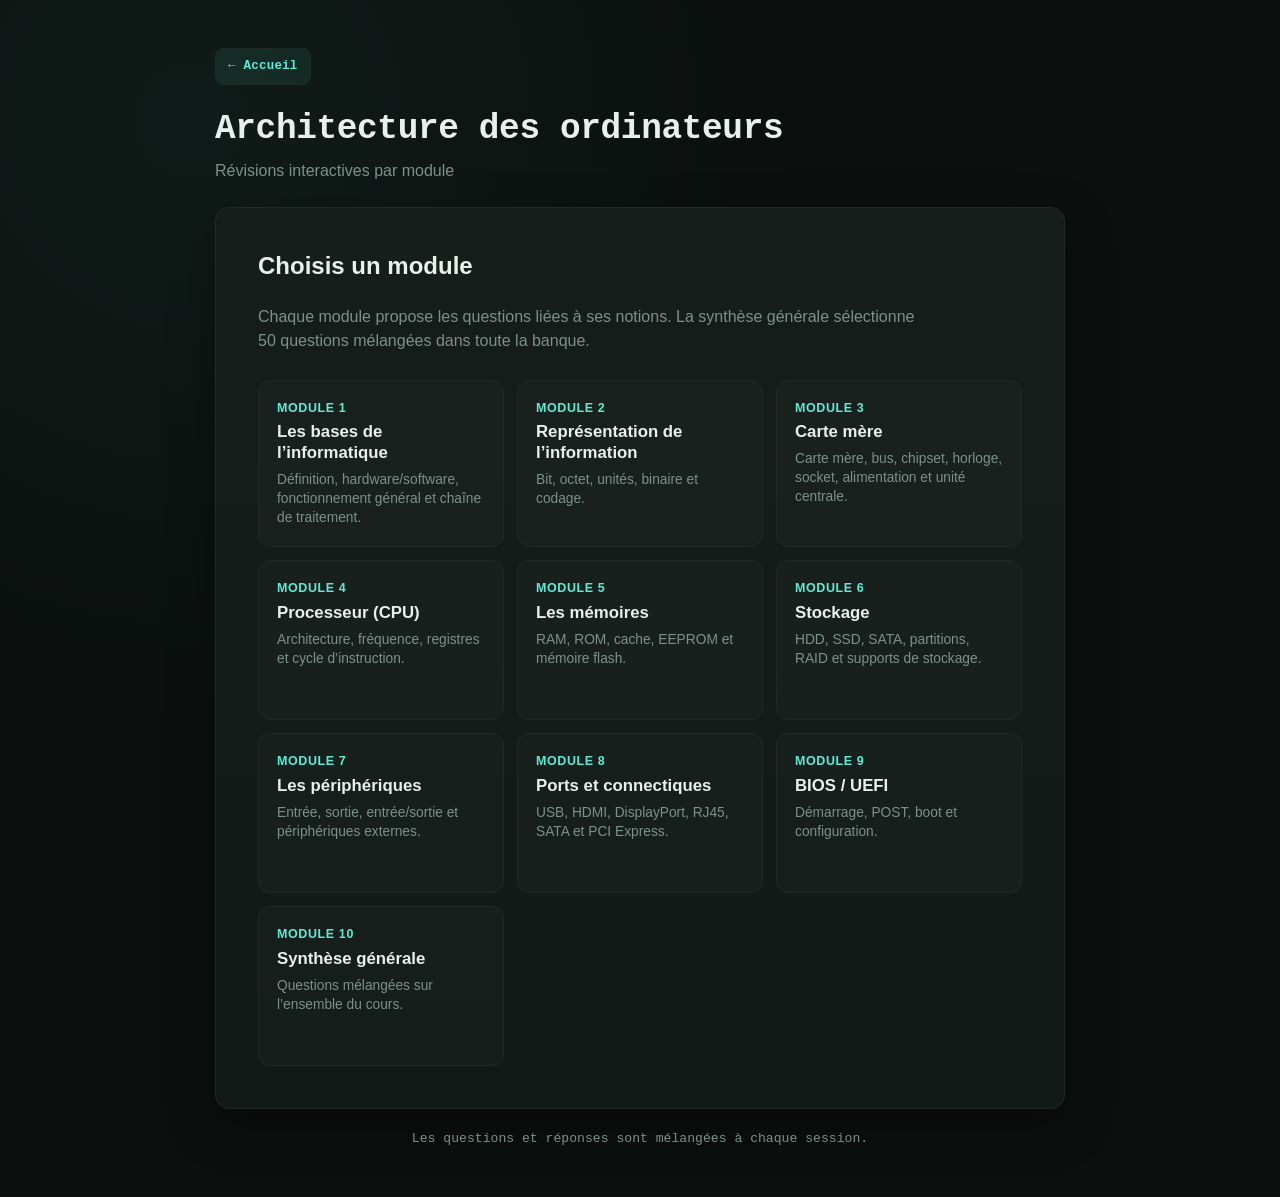
==== commit 21195119: "Add files via upload" ====
--- a/architecture.html
+++ b/architecture.html
@@ -4,76 +4,7 @@
   <meta charset="utf-8">
   <meta name="viewport" content="width=device-width, initial-scale=1">
   <title>QCM - Architecture des ordinateurs</title>
-  <style>
-:root{--bg:#0b0f0d;--surface:#121a17;--text:#e8f0ec;--muted:#7d9089;--accent:#5eead4;--accent-dim:#2d6b60;--line:#1f2b26;--ok:#34d399;--ok-dark:#062e1a;--bad:#f87171;--bad-dark:#450a0a}
-*{box-sizing:border-box}
-body{margin:0;min-height:100vh;color:var(--text);background:radial-gradient(circle at 15% 10%,rgba(94,234,212,.06),transparent 40%),var(--bg);font:16px/1.5 -apple-system,BlinkMacSystemFont,"Segoe UI",sans-serif}
-main{width:min(850px,calc(100% - 32px));margin:0 auto;padding:48px 0}
-header{margin-bottom:24px}
-.home-link{display:inline-flex;align-items:center;gap:6px;margin-bottom:18px;padding:8px 12px;color:var(--accent);background:rgba(94,234,212,.08);border:1px solid var(--line);border-radius:8px;font-family:"SF Mono","Menlo",monospace;font-size:.78rem;font-weight:600;text-decoration:none;letter-spacing:.02em;transition:border-color .2s ease,background .2s ease}
-.home-link:hover{border-color:var(--accent-dim);background:rgba(94,234,212,.14)}
-h1{margin:0 0 5px;font-family:"SF Mono","Menlo",monospace;font-size:clamp(1.5rem,4vw,2.15rem);font-weight:600;letter-spacing:-.01em}
-.subtitle{margin:0;color:var(--muted)}
-.card{background:linear-gradient(180deg,rgba(255,255,255,.015),transparent),var(--surface);border:1px solid var(--line);box-shadow:0 16px 45px rgba(0,0,0,.35);border-radius:14px;padding:clamp(22px,5vw,42px)}
-#quiz{display:none}
-.result{display:none;text-align:center}
-.result.show{display:block}
-.home-intro{max-width:670px;margin:0 0 27px;color:var(--muted)}
-.module-grid{display:grid;grid-template-columns:repeat(auto-fit,minmax(230px,1fr));gap:13px}
-.module{min-height:160px;display:flex;flex-direction:column;align-items:flex-start;padding:18px;color:var(--text);background:rgba(255,255,255,.015);border:1px solid var(--line);border-radius:12px;text-align:left;font:inherit;cursor:pointer;transition:transform .2s ease,border-color .2s ease,background .2s ease}
-.module:hover{transform:translateY(-2px);border-color:var(--accent-dim);background:rgba(94,234,212,.05)}
-.module-number{color:var(--accent);font-size:.78rem;font-weight:800;text-transform:uppercase;letter-spacing:.05em}
-.module h2{margin:5px 0 7px;font-size:1.05rem;line-height:1.25}
-.module p{margin:0;color:var(--muted);font-size:.86rem;line-height:1.38}
-.meta{display:flex;justify-content:space-between;align-items:center;gap:16px;color:var(--muted);font-size:.93rem;margin-bottom:12px}
-.quiz-nav{display:flex;justify-content:space-between;align-items:center;gap:12px;margin-bottom:18px}
-.back,.home-button{padding:8px 11px;color:var(--accent);background:rgba(94,234,212,.08);border:1px solid var(--line);border-radius:8px;font-size:.87rem;font-weight:700;font:inherit;cursor:pointer;transition:border-color .2s ease,background .2s ease}
-.back:hover,.home-button:hover{border-color:var(--accent-dim);background:rgba(94,234,212,.14)}
-.module-label{color:var(--muted);font-size:.86rem;font-weight:600;text-align:right}
-.bar{height:9px;background:var(--line);border-radius:99px;overflow:hidden;margin-bottom:31px}
-.bar span{display:block;height:100%;width:0;background:linear-gradient(90deg,var(--accent-dim),var(--accent));border-radius:inherit;transition:width .25s ease}
-.tag{display:inline-block;margin:0 0 13px;padding:4px 9px;border-radius:999px;color:var(--accent);background:rgba(94,234,212,.08);font-size:.79rem;font-weight:700;text-transform:none;letter-spacing:0}
-h2{font-size:clamp(1.18rem,3vw,1.5rem);line-height:1.35;margin:0 0 22px}
-.answers{display:grid;gap:11px}
-button{font:inherit;cursor:pointer}
-.answer{width:100%;display:flex;align-items:flex-start;gap:12px;padding:15px 16px;text-align:left;color:var(--text);background:rgba(255,255,255,.015);border:1px solid var(--line);border-radius:10px;font:inherit;cursor:pointer;transition:transform .15s ease,border-color .15s ease,background .15s ease}
-.answer:not(:disabled):hover{transform:translateY(-1px);border-color:var(--accent-dim);background:rgba(94,234,212,.05)}
-.answer:disabled{cursor:default}
-.letter{flex:0 0 25px;width:25px;height:25px;display:grid;place-items:center;color:var(--text);background:var(--line);border-radius:50%;font-size:.8rem;font-weight:700}
-.answer.good{color:#bbf7d0;border-color:var(--ok);background:rgba(52,211,153,.08)}
-.answer.good .letter{color:var(--ok-dark);background:var(--ok)}
-.answer.bad{color:#fecdd3;border-color:var(--bad);background:rgba(248,113,113,.08)}
-.answer.bad .letter{color:var(--bad-dark);background:var(--bad)}
-.feedback{display:none;margin:23px 0 0;padding:16px 18px;border-left:4px solid var(--accent);border-radius:0 10px 10px 0;background:rgba(94,234,212,.06)}
-.feedback.show{display:block}
-.feedback.good{border-color:var(--ok);background:rgba(52,211,153,.08)}
-.feedback.bad{border-color:var(--bad);background:rgba(248,113,113,.08)}
-.feedback strong{display:block;margin-bottom:4px}
-.actions{display:flex;justify-content:flex-end;margin-top:22px}
-.next,.restart,.verify{display:none;padding:12px 17px;color:var(--ok-dark);background:var(--accent);border:0;border-radius:10px;font-weight:700;font:inherit;cursor:pointer;transition:background .2s ease}
-.next.show,.verify.show{display:block}
-.next:hover,.restart:hover,.verify:hover{background:#7cf2df}
-.checkbox{flex:0 0 22px;width:22px;height:22px;display:grid;place-items:center;color:transparent;background:var(--line);border:1px solid var(--line);border-radius:5px;font-size:.8rem;font-weight:800}
-.answer.multi.selected{border-color:var(--accent-dim);background:rgba(94,234,212,.06)}
-.answer.multi.selected .checkbox{color:var(--ok-dark);background:var(--accent);border-color:var(--accent)}
-.answer.multi.selected .checkbox::after{content:'✓'}
-.answer.good .checkbox{color:var(--ok-dark);background:var(--ok);border-color:var(--ok)}
-.answer.good .checkbox::after{content:'✓'}
-.answer.bad .checkbox{color:var(--bad-dark);background:var(--bad);border-color:var(--bad)}
-.answer.bad .checkbox::after{content:'✕'}
-.restart{display:inline-block;margin-top:15px}
-.score{margin:18px 0 5px;font-family:"SF Mono","Menlo",monospace;font-size:3.4rem;font-weight:700;letter-spacing:-.03em;color:var(--accent)}
-.result p{color:var(--muted)}
-.home-button{margin:15px 0 0 8px;padding:12px 17px}
-.review-title{margin:30px 0 8px;font-size:1.08rem}
-.review-list{display:grid;gap:9px;margin:14px 0 0;text-align:left}
-.review-item{width:100%;display:flex;align-items:center;justify-content:space-between;gap:12px;padding:13px 14px;color:var(--text);background:rgba(255,255,255,.015);border:1px solid var(--line);border-radius:10px;text-align:left;font:inherit;cursor:pointer;transition:border-color .2s ease,background .2s ease}
-.review-item:hover{border-color:var(--accent-dim);background:rgba(94,234,212,.05)}
-.review-item span{color:var(--muted);font-size:.88rem;white-space:nowrap}
-.review-empty{margin:14px 0 0;padding:13px;color:var(--ok);background:rgba(52,211,153,.08);border-radius:10px}
-footer{margin-top:20px;color:var(--muted);font-size:.82rem;text-align:center;font-family:"SF Mono","Menlo",monospace}
-@media(max-width:520px){main{width:min(100% - 20px,850px);padding:22px 0}.card{border-radius:12px}.module-label{max-width:50%}}
-</style>
+  <link rel="stylesheet" href="style.css">
 </head>
 <body>
   <main>
@@ -87,7 +18,7 @@
       <div class="feedback" id="feedback"></div><div class="actions"><button class="verify" id="verify">Vérifier</button><button class="next" id="next">Question suivante</button></div>
     </section>
     <section class="card result" id="result"><h2 id="resultTitle">Résultat du module</h2><div class="score" id="finalScore"></div><p id="finalText"></p><h3 class="review-title">Révision ciblée</h3><p id="reviewIntro"></p><div class="review-list" id="reviewList"></div><button class="restart" id="restart">Nouvelle session du même module</button><button class="home-button" id="homeButton">Retour aux modules</button></section>
-    <footer>Fonctionne hors ligne dans Safari, Chrome ou Firefox. Les questions et réponses sont mélangées à chaque session.</footer>
+    <footer>Les questions et réponses sont mélangées à chaque session.</footer>
   </main>
   <script>
   const Q = [
--- a/style.css
+++ b/style.css
@@ -0,0 +1,88 @@
+/* ===== Thème partagé — Révisions QCM ===== */
+:root{--bg:#0b0f0d;--surface:#121a17;--text:#e8f0ec;--muted:#7d9089;--accent:#5eead4;--accent-dim:#2d6b60;--line:#1f2b26;--ok:#34d399;--ok-dark:#062e1a;--bad:#f87171;--bad-dark:#450a0a}
+*{box-sizing:border-box}
+body{margin:0;min-height:100vh;color:var(--text);background:radial-gradient(circle at 15% 10%,rgba(94,234,212,.06),transparent 40%),var(--bg);font:16px/1.5 -apple-system,BlinkMacSystemFont,"Segoe UI",sans-serif}
+h1{margin:0 0 5px;font-family:"SF Mono","Menlo",monospace;font-size:clamp(1.5rem,4vw,2.15rem);font-weight:600;letter-spacing:-.01em}
+
+/* ===== Page d'accueil (index.html) ===== */
+body.landing{display:flex;flex-direction:column;align-items:center;padding:8vh 20px 6vh}
+body.landing h1{font-size:clamp(1.6rem,5vw,2.4rem);margin-bottom:8px;text-align:center}
+.eyebrow{font-family:"SF Mono","Menlo",monospace;font-size:.75rem;letter-spacing:.18em;text-transform:uppercase;color:var(--accent);margin-bottom:14px}
+.sub{color:var(--muted);font-size:.95rem;text-align:center;max-width:420px;margin-bottom:56px;line-height:1.5}
+.stack{width:100%;max-width:480px;display:flex;flex-direction:column;gap:14px}
+a.nav-card{position:relative;display:flex;align-items:center;justify-content:space-between;gap:16px;text-decoration:none;color:var(--text);border:1px solid var(--line);border-radius:10px;padding:22px 24px;background:linear-gradient(180deg,rgba(255,255,255,.015),transparent);transition:border-color .2s ease,transform .2s ease,background .2s ease}
+a.nav-card:hover,a.nav-card:focus-visible{border-color:var(--accent-dim);background:linear-gradient(180deg,rgba(94,234,212,.06),transparent);transform:translateY(-1px)}
+a.nav-card:focus-visible{outline:2px solid var(--accent);outline-offset:2px}
+.card-left{display:flex;flex-direction:column;gap:4px}
+.card-title{font-size:1.05rem;font-weight:600}
+.card-meta{font-family:"SF Mono","Menlo",monospace;font-size:.75rem;color:var(--muted);letter-spacing:.02em}
+.arrow{font-family:"SF Mono","Menlo",monospace;color:var(--accent);font-size:1.1rem;flex-shrink:0}
+body.landing footer{margin-top:64px;font-size:.72rem;color:var(--muted);font-family:"SF Mono","Menlo",monospace;letter-spacing:.04em}
+@media (prefers-reduced-motion: reduce){a.nav-card{transition:none}}
+
+/* ===== Pages de quiz (architecture.html, reseaux.html) ===== */
+main{width:min(850px,calc(100% - 32px));margin:0 auto;padding:48px 0}
+header{margin-bottom:24px}
+.home-link{display:inline-flex;align-items:center;gap:6px;margin-bottom:18px;padding:8px 12px;color:var(--accent);background:rgba(94,234,212,.08);border:1px solid var(--line);border-radius:8px;font-family:"SF Mono","Menlo",monospace;font-size:.78rem;font-weight:600;text-decoration:none;letter-spacing:.02em;transition:border-color .2s ease,background .2s ease}
+.home-link:hover{border-color:var(--accent-dim);background:rgba(94,234,212,.14)}
+.subtitle{margin:0;color:var(--muted)}
+.card{background:linear-gradient(180deg,rgba(255,255,255,.015),transparent),var(--surface);border:1px solid var(--line);box-shadow:0 16px 45px rgba(0,0,0,.35);border-radius:14px;padding:clamp(22px,5vw,42px)}
+#quiz{display:none}
+.result{display:none;text-align:center}
+.result.show{display:block}
+.home-intro{max-width:670px;margin:0 0 27px;color:var(--muted)}
+.module-grid{display:grid;grid-template-columns:repeat(auto-fit,minmax(230px,1fr));gap:13px}
+.module{min-height:160px;display:flex;flex-direction:column;align-items:flex-start;padding:18px;color:var(--text);background:rgba(255,255,255,.015);border:1px solid var(--line);border-radius:12px;text-align:left;font:inherit;cursor:pointer;transition:transform .2s ease,border-color .2s ease,background .2s ease}
+.module:hover{transform:translateY(-2px);border-color:var(--accent-dim);background:rgba(94,234,212,.05)}
+.module-number{color:var(--accent);font-size:.78rem;font-weight:800;text-transform:uppercase;letter-spacing:.05em}
+.module h2{margin:5px 0 7px;font-size:1.05rem;line-height:1.25}
+.module p{margin:0;color:var(--muted);font-size:.86rem;line-height:1.38}
+.meta{display:flex;justify-content:space-between;align-items:center;gap:16px;color:var(--muted);font-size:.93rem;margin-bottom:12px}
+.quiz-nav{display:flex;justify-content:space-between;align-items:center;gap:12px;margin-bottom:18px}
+.back,.home-button{padding:8px 11px;color:var(--accent);background:rgba(94,234,212,.08);border:1px solid var(--line);border-radius:8px;font-size:.87rem;font-weight:700;font:inherit;cursor:pointer;transition:border-color .2s ease,background .2s ease}
+.back:hover,.home-button:hover{border-color:var(--accent-dim);background:rgba(94,234,212,.14)}
+.module-label{color:var(--muted);font-size:.86rem;font-weight:600;text-align:right}
+.bar{height:9px;background:var(--line);border-radius:99px;overflow:hidden;margin-bottom:31px}
+.bar span{display:block;height:100%;width:0;background:linear-gradient(90deg,var(--accent-dim),var(--accent));border-radius:inherit;transition:width .25s ease}
+.tag{display:inline-block;margin:0 0 13px;padding:4px 9px;border-radius:999px;color:var(--accent);background:rgba(94,234,212,.08);font-size:.79rem;font-weight:700;text-transform:none;letter-spacing:0}
+h2{font-size:clamp(1.18rem,3vw,1.5rem);line-height:1.35;margin:0 0 22px}
+.answers{display:grid;gap:11px}
+button{font:inherit;cursor:pointer}
+.answer{width:100%;display:flex;align-items:flex-start;gap:12px;padding:15px 16px;text-align:left;color:var(--text);background:rgba(255,255,255,.015);border:1px solid var(--line);border-radius:10px;font:inherit;cursor:pointer;transition:transform .15s ease,border-color .15s ease,background .15s ease}
+.answer:not(:disabled):hover{transform:translateY(-1px);border-color:var(--accent-dim);background:rgba(94,234,212,.05)}
+.answer:disabled{cursor:default}
+.letter{flex:0 0 25px;width:25px;height:25px;display:grid;place-items:center;color:var(--text);background:var(--line);border-radius:50%;font-size:.8rem;font-weight:700}
+.answer.good{color:#bbf7d0;border-color:var(--ok);background:rgba(52,211,153,.08)}
+.answer.good .letter{color:var(--ok-dark);background:var(--ok)}
+.answer.bad{color:#fecdd3;border-color:var(--bad);background:rgba(248,113,113,.08)}
+.answer.bad .letter{color:var(--bad-dark);background:var(--bad)}
+.feedback{display:none;margin:23px 0 0;padding:16px 18px;border-left:4px solid var(--accent);border-radius:0 10px 10px 0;background:rgba(94,234,212,.06)}
+.feedback.show{display:block}
+.feedback.good{border-color:var(--ok);background:rgba(52,211,153,.08)}
+.feedback.bad{border-color:var(--bad);background:rgba(248,113,113,.08)}
+.feedback strong{display:block;margin-bottom:4px}
+.actions{display:flex;justify-content:flex-end;margin-top:22px}
+.next,.restart,.verify{display:none;padding:12px 17px;color:var(--ok-dark);background:var(--accent);border:0;border-radius:10px;font-weight:700;font:inherit;cursor:pointer;transition:background .2s ease}
+.next.show,.verify.show{display:block}
+.next:hover,.restart:hover,.verify:hover{background:#7cf2df}
+.restart{display:inline-block;margin-top:15px}
+.checkbox{flex:0 0 22px;width:22px;height:22px;display:grid;place-items:center;color:transparent;background:var(--line);border:1px solid var(--line);border-radius:5px;font-size:.8rem;font-weight:800}
+.answer.multi.selected{border-color:var(--accent-dim);background:rgba(94,234,212,.06)}
+.answer.multi.selected .checkbox{color:var(--ok-dark);background:var(--accent);border-color:var(--accent)}
+.answer.multi.selected .checkbox::after{content:'✓'}
+.answer.good .checkbox{color:var(--ok-dark);background:var(--ok);border-color:var(--ok)}
+.answer.good .checkbox::after{content:'✓'}
+.answer.bad .checkbox{color:var(--bad-dark);background:var(--bad);border-color:var(--bad)}
+.answer.bad .checkbox::after{content:'✕'}
+.multi-hint{margin:0 0 13px;color:var(--muted);font-size:.82rem}
+.score{margin:18px 0 5px;font-family:"SF Mono","Menlo",monospace;font-size:3.4rem;font-weight:700;letter-spacing:-.03em;color:var(--accent)}
+.result p{color:var(--muted)}
+.home-button{margin:15px 0 0 8px;padding:12px 17px}
+.review-title{margin:30px 0 8px;font-size:1.08rem}
+.review-list{display:grid;gap:9px;margin:14px 0 0;text-align:left}
+.review-item{width:100%;display:flex;align-items:center;justify-content:space-between;gap:12px;padding:13px 14px;color:var(--text);background:rgba(255,255,255,.015);border:1px solid var(--line);border-radius:10px;text-align:left;font:inherit;cursor:pointer;transition:border-color .2s ease,background .2s ease}
+.review-item:hover{border-color:var(--accent-dim);background:rgba(94,234,212,.05)}
+.review-item span{color:var(--muted);font-size:.88rem;white-space:nowrap}
+.review-empty{margin:14px 0 0;padding:13px;color:var(--ok);background:rgba(52,211,153,.08);border-radius:10px}
+main footer{margin-top:20px;color:var(--muted);font-size:.82rem;text-align:center;font-family:"SF Mono","Menlo",monospace}
+@media(max-width:520px){main{width:min(100% - 20px,850px);padding:22px 0}.card{border-radius:12px}.module-label{max-width:50%}}
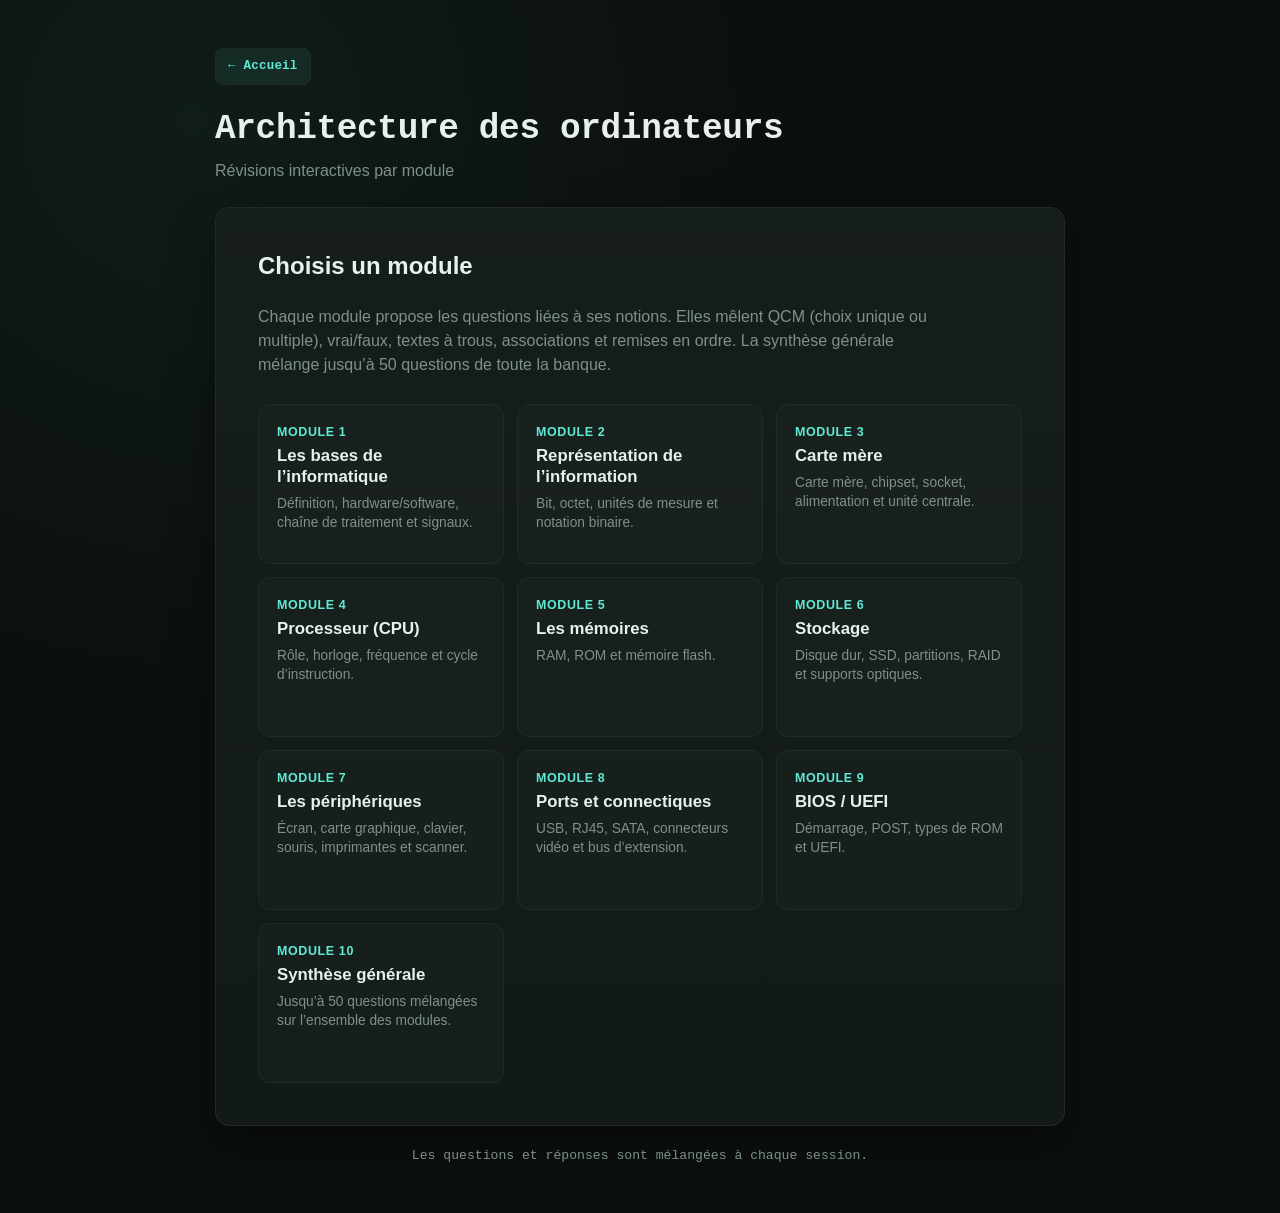
==== commit c9c01ddf: "Add files via upload 100 questions au total, mix des 5 formats (QCM choix unique/multiple, vrai/faux" ====
--- a/architecture.html
+++ b/architecture.html
@@ -9,7 +9,7 @@
 <body>
   <main>
     <header><a class="home-link" href="index.html">&larr; Accueil</a><h1>Architecture des ordinateurs</h1><p class="subtitle">Révisions interactives par module</p></header>
-    <section class="card" id="home"><h2>Choisis un module</h2><p class="home-intro">Chaque module propose les questions liées à ses notions. La synthèse générale sélectionne 50 questions mélangées dans toute la banque.</p><div class="module-grid" id="moduleGrid"></div></section>
+    <section class="card" id="home"><h2>Choisis un module</h2><p class="home-intro">Chaque module propose les questions liées à ses notions. Elles mêlent QCM (choix unique ou multiple), vrai/faux, textes à trous, associations et remises en ordre. La synthèse générale mélange jusqu’à 50 questions de toute la banque.</p><div class="module-grid" id="moduleGrid"></div></section>
     <section class="card" id="quiz" aria-live="polite">
       <div class="quiz-nav"><button class="back" id="backToHome">← Retour aux modules</button><span class="module-label" id="moduleLabel"></span></div>
       <div class="meta"><span id="count"></span><span>Progression du module</span></div>
@@ -22,310 +22,1548 @@
   </main>
   <script>
   const Q = [
-    ['Fondamentaux','Le mot « informatique » résulte de la contraction de…',['information + automatique','internet + mathématique','instruction + mémoire','image + technique'],'information + automatique','Le cours définit l’informatique comme le traitement automatique de l’information.'],
-    ['Fondamentaux','Le hardware désigne…',['les programmes installés','la partie matérielle de l’ordinateur','les données en ligne'],'la partie matérielle de l’ordinateur','Hardware signifie matériel : les éléments physiques de la machine.'],
-    ['Fondamentaux','Le software désigne…',['les composants électroniques','les logiciels et programmes','le boîtier de l’ordinateur','les connecteurs externes'],'les logiciels et programmes','Software signifie logiciel : système d’exploitation, applications et programmes.'],
-    ['Fondamentaux','Quelle unité recueille l’information dans un système informatique ?',['L’unité d’entrée','L’unité de sortie','L’unité de stockage','L’unité graphique'],'L’unité d’entrée','L’unité d’entrée (input) recueille les informations.'],
-    ['Fondamentaux','Quelle unité présente le résultat d’un traitement ?',['L’unité de sortie','L’unité d’entrée','Le chipset','Le socket'],'L’unité de sortie','L’unité de sortie (output) restitue le résultat : écran, imprimante, haut-parleurs, etc.'],
-    ['Signaux','Un signal analogique varie…',['de manière continue','uniquement entre 0 et 1','par valeurs discrètes','uniquement en carré'],'de manière continue','Les grandeurs analogiques, telles que la température ou une tension, varient de façon continue.'],
-    ['Signaux','Un signal numérique est représenté par…',['des valeurs distinctes','une courbe nécessairement continue','une seule valeur','des couleurs uniquement'],'des valeurs distinctes','Un signal numérique utilise des valeurs discrètes, donc séparées et distinctes.'],
-    ['Signaux','Pourquoi un signal numérique est-il plus facile à reproduire qu’un signal analogique ?',['Ses états sont définis et discrets','Il ne contient aucune information','Il est toujours plus lent','Il est uniquement sonore'],'Ses états sont définis et discrets','La copie d’un signal numérique peut retrouver les états définis, contrairement aux nuances continues d’un analogique.'],
-    ['Signaux','Augmenter le taux d’échantillonnage permet généralement…',['de mieux conserver les nuances du signal','de supprimer tout signal numérique','de diminuer le nombre de valeurs','de transformer un SSD en HDD'],'de mieux conserver les nuances du signal','Plus le taux d’échantillonnage est important, meilleure est la qualité du signal numérisé.'],
-    ['Binaire','Un bit peut prendre…',['2 valeurs : 0 ou 1','8 valeurs','10 valeurs','256 valeurs'],'2 valeurs : 0 ou 1','Le bit (binary digit) est la plus petite unité d’information binaire.'],
-    ['Binaire','Un octet contient…',['8 bits','2 bits','16 bits','1024 bits'],'8 bits','Un octet est une combinaison de huit bits.'],
-    ['Binaire','Combien de valeurs différentes peut représenter un octet ?',['256','8','128','1024'],'256','Avec 8 bits, il existe 2⁸ = 256 combinaisons, de 0 à 255.'],
-    ['Binaire','Quelle est la valeur décimale de 11111111 en binaire ?',['255','128','127','256'],'255','Les huit positions à 1 donnent 128+64+32+16+8+4+2+1 = 255.'],
-    ['Binaire','Depuis 1998, 1 Ko vaut…',['1000 octets','1024 octets','100 octets','1024 bits'],'1000 octets','La norme décimale définit 1 kilooctet (Ko) comme 1000 octets.'],
-    ['Binaire','1024 octets correspondent à…',['1 Kio','1 Ko','1 Mio','1 bit'],'1 Kio','Le kibioctet (Kio) utilise la base binaire : 1024 octets.'],
-    ['Unité centrale','Le PC est l’abréviation de…',['Personal Computer','Processing Core','Peripheral Connector','Program Control'],'Personal Computer','PC signifie Personal Computer.'],
-    ['Unité centrale','Les plates-formes se différencient principalement par…',['leur processeur et leur système d’exploitation','la couleur du boîtier','la taille de l’écran uniquement','le nombre de câbles USB'],'leur processeur et leur système d’exploitation','Le cours distingue les plates-formes notamment selon le processeur et le système d’exploitation.'],
-    ['Unité centrale','La taille d’un boîtier conditionne notamment…',['le nombre d’emplacements disponibles','la valeur d’un bit','le protocole HTTP','la résolution native de l’écran'],'le nombre d’emplacements disponibles','Elle conditionne les emplacements de lecteurs en façade et de disques en interne.'],
-    ['Unité centrale','Un serveur lame se caractérise surtout par…',['un très faible encombrement et des composants mutualisés','un écran intégré obligatoire','un seul port USB','un fonctionnement sans réseau'],'un très faible encombrement et des composants mutualisés','Le châssis mutualise notamment alimentation, refroidissement et réseau pour plusieurs lames.'],
-    ['Unité centrale','Un serveur en rack est aussi désigné 1U, 2U, etc., car…',['il occupe une unité dans une baie','il possède un unique processeur','il utilise une seule mémoire','il ne fonctionne qu’avec UEFI'],'il occupe une unité dans une baie','U signifie unité de hauteur dans une baie ou une armoire informatique.'],
-    ['Alimentation','Le bloc d’alimentation d’un PC sert principalement à…',['convertir le secteur en tensions continues adaptées','stocker les documents','afficher les images','refroidir le processeur'],'convertir le secteur en tensions continues adaptées','Il fournit aux composants des tensions continues de très basse tension compatibles avec l’électronique.'],
-    ['Alimentation','Quel format est le standard classique d’alimentation de PC ?',['ATX','BTX','VGA','SATA'],'ATX','Le cours retient ATX comme le format classique ; il est le standard des cartes mères ATX et micro-ATX.'],
-    ['Alimentation','Dans un connecteur d’alimentation, le fil jaune correspond à…',['+12 V','la masse','+5 V','la donnée D+'],'+12 V','Le code rappelé dans le cours est : jaune +12 V, noir masse, rouge +5 V.'],
-    ['Carte mère','La carte mère est…',['l’élément central reliant les composants','un type de RAM','un câble réseau','un écran LCD'],'l’élément central reliant les composants','Elle rassemble les connecteurs, composants, bus et extensions de l’ordinateur.'],
-    ['Carte mère','Le chipset de la carte mère sert à…',['gérer les transferts de données entre composants','faire tourner les plateaux d’un disque','alimenter les haut-parleurs'],'gérer les transferts de données entre composants','Le chipset organise les flux entre processeur, mémoire et périphériques.'],
-    ['Carte mère','Un bus informatique est…',['un canal de communication interne','un boîtier externe','un type de disque optique','une pile de BIOS'],'un canal de communication interne','Les bus relient par exemple processeur, chipset, mémoire et entrées/sorties.'],
-    ['Processeur','CPU signifie…',['Central Processing Unit','Computer Peripheral Unit','Control Power Unit','Central Program Utility'],'Central Processing Unit','CPU est l’abréviation anglaise désignant le processeur.'],
-    ['Processeur','Le rôle principal du processeur est de…',['traiter les informations et exécuter les instructions','conserver définitivement les fichiers','produire le courant secteur','connecter un écran VGA'],'traiter les informations et exécuter les instructions','Le CPU est le cœur de calcul de l’ordinateur.'],
-    ['Processeur','La fréquence d’un processeur est notamment exprimée en…',['GHz','dpi','ppm','To'],'GHz','L’horloge du processeur donne une fréquence de référence exprimée en GHz.'],
-    ['Processeur','Le triangle doré du processeur sert de…',['détrompeur d’insertion','capteur de température','antenne réseau','indicateur de RAM'],'détrompeur d’insertion','Il permet de positionner le processeur correctement sans endommager les contacts.'],
-    ['Socket','Le socket établit le contact entre…',['la carte mère et le processeur','le SSD et le boîtier','l’écran et la carte graphique','la RAM et l’imprimante'],'la carte mère et le processeur','Le socket est le connecteur du processeur sur la carte mère.'],
-    ['Mémoire','La RAM est une mémoire…',['volatile','non volatile'],'volatile','La RAM perd son contenu lorsque l’alimentation est coupée.'],
-    ['Mémoire','La ROM est une mémoire…',['non volatile','effacée à chaque arrêt','réservée aux images','uniquement externe'],'non volatile','La ROM ne perd pas ses données à l’extinction et peut contenir un micrologiciel.'],
-    ['Mémoire','La RAM contient principalement…',['les données et programmes utilisés temporairement','uniquement le BIOS','les plateaux du disque dur','le signal réseau RJ45'],'les données et programmes utilisés temporairement','La mémoire vive est utilisée pendant l’exécution des programmes.'],
-    ['Mémoire','Quel format de RAM est courant pour les ordinateurs portables ?',['SO-DIMM','DIMM uniquement','SATA','PCIe'],'SO-DIMM','Les PC fixes utilisent couramment DIMM ; les portables utilisent SO-DIMM.'],
-    ['Chipset','Le Northbridge gère historiquement les échanges rapides avec…',['CPU, RAM et PCI Express/AGP','uniquement l’imprimante','les bandes magnétiques','le câble secteur'],'CPU, RAM et PCI Express/AGP','Le northbridge s’occupe des communications rapides avec le processeur, la RAM et les ports graphiques.'],
-    ['Chipset','Le Southbridge prend notamment en charge…',['USB, PCI, ports série et stockage','le calcul des pixels uniquement','les plateaux du HDD'],'USB, PCI, ports série et stockage','Il gère les bus et dispositifs qui ne relèvent pas du northbridge.'],
-    ['Connectique','VGA transporte historiquement un signal vidéo…',['analogique','numérique uniquement','audio uniquement','réseau'],'analogique','Le VGA est un connecteur DE-15 analogique destiné aux moniteurs.'],
-    ['Connectique','DVI-D transmet…',['uniquement un signal numérique','uniquement un signal analogique','de l’alimentation secteur','un signal téléphonique'],'uniquement un signal numérique','DVI-D signifie Digital : il transporte seulement le signal numérique.'],
-    ['Connectique','Quel connecteur peut transporter image et son numériques ?',['HDMI','VGA','PS/2','RJ11'],'HDMI','HDMI est une interface audio/vidéo numérique.'],
-    ['Connectique','USB signifie…',['Universal Serial Bus','Unified Storage Base','Universal Screen Bridge','Unit Serial Board'],'Universal Serial Bus','USB est l’abréviation de Universal Serial Bus.'],
-    ['Connectique','Une particularité de l’USB est de…',['pouvoir alimenter les périphériques reliés','ne transporter aucune donnée','être forcément analogique'],'pouvoir alimenter les périphériques reliés','L’USB fournit aussi l’alimentation électrique aux périphériques.'],
-    ['Connectique','Un RJ45 de catégorie 5e peut atteindre, selon le cours…',['1 Gbit/s sur 100 m','1 Gbit/s sur 1 km','10 Gbit/s sur 1 km','56 Gbit/s sur 100 m'],'1 Gbit/s sur 100 m','La catégorie 5e comprend 4 paires et atteint jusqu’à 1 Gbit/s sur 100 mètres.'],
-    ['Connectique','RJ11 est une prise principalement…',['téléphonique','d’écran','de stockage SATA','d’alimentation ATX'],'téléphonique','RJ11 est associé aux liaisons téléphoniques, RTC ou ADSL.'],
-    ['Connectique','SATA a remplacé principalement…',['IDE / Parallel ATA','HDMI','VGA','PCI Express'],'IDE / Parallel ATA','Serial ATA est le successeur de l’IDE, aussi appelé Parallel ATA.'],
-    ['Connectique','Quel avantage du SATA évite le réglage maître/esclave ?',['un périphérique par câble','une prise vidéo numérique','un seul bit par octet','une alimentation à pile'],'un périphérique par câble','Le SATA relie un périphérique par câble et supprime la gestion master/slave de l’IDE.'],
-    ['Extensions','Le format de slot d’extension actuel mis en avant dans le cours est…',['PCI Express','AGP','ISA','EISA'],'PCI Express','PCI Express (PCIe) a remplacé progressivement les anciens formats comme AGP.'],
-    ['Extensions','Une carte fille est…',['une carte ajoutée dans un port d’extension','une ROM de démarrage','un câble USB','une mémoire flash'],'une carte ajoutée dans un port d’extension','Les cartes d’extension, aussi appelées cartes filles, augmentent les fonctions de la carte mère.'],
-    ['Écran','La définition d’un écran correspond à…',['son nombre de pixels affichables','sa diagonale en pouces','son poids','son type de câble secteur'],'son nombre de pixels affichables','Par exemple 1920 × 1080 indique le nombre de points/pixels en largeur et hauteur.'],
-    ['Écran','La résolution d’un écran désigne…',['la densité de pixels par unité de surface','le nombre total de ports USB','la taille de la diagonale','la fréquence du CPU'],'la densité de pixels par unité de surface','Elle s’exprime notamment en dpi (points par pouce).'],
-    ['Écran','La taille d’un moniteur se mesure généralement selon…',['sa diagonale en pouces','son nombre de bits','sa fréquence en GHz','son débit en ppm'],'sa diagonale en pouces','La diagonale est exprimée en pouces ; 1 pouce vaut 2,54 cm.'],
-    ['Carte graphique','Le GPU est…',['le processeur graphique','la mémoire vive','le contrôleur de disque','le firmware du BIOS'],'le processeur graphique','GPU signifie Graphics Processing Unit : il assure les calculs graphiques.'],
-    ['Carte graphique','Le RAMDAC est nécessaire surtout pour une sortie…',['VGA analogique','HDMI numérique','DisplayPort numérique','SATA'],'VGA analogique','Le RAMDAC convertit le numérique en analogique pour la sortie VGA.'],
-    ['Carte graphique','Un circuit graphique intégré convient généralement à…',['la bureautique sans gros besoin graphique','un serveur de bandes uniquement','une impression thermique','un disque RAID 5'],'la bureautique sans gros besoin graphique','Un IGP est adapté quand de fortes performances graphiques ne sont pas nécessaires.'],
-    ['Périphériques','En France, la disposition de clavier habituelle est…',['AZERTY','QWERTY','DVORAK uniquement','ABCDXY'],'AZERTY','AZERTY correspond aux premières lettres de la rangée supérieure des claviers français.'],
-    ['Périphériques','Une souris optique utilise notamment…',['une LED et des images de la surface','une bande magnétique','une bille mécanique roulante'],'une LED et des images de la surface','Elle prend des milliers d’images de la surface chaque seconde, contrairement aux anciennes souris à bille.'],
-    ['Imprimantes','Une imprimante laser utilise comme consommable…',['du toner en poudre','de l’encre liquide uniquement','un ruban encreur à impact'],'du toner en poudre','Le toner est une poudre ; le laser forme le motif sur un tambour photosensible.'],
-    ['Imprimantes','Une imprimante jet d’encre dépose…',['des gouttelettes d’encre liquide','de la poudre de toner','des bits magnétiques','des rayons UV sur une résine'],'des gouttelettes d’encre liquide','L’encre liquide est expulsée par des buses de la tête d’impression.'],
-    ['Imprimantes','La résolution d’une imprimante est couramment exprimée en…',['dpi ou ppp','GHz','rpm','Go'],'dpi ou ppp','dpi signifie dots per inch ; ppp signifie points par pouce.'],
-    ['Scanner','Un scanner sert à…',['transformer un document papier en image numérique','imprimer une image numérique'],'transformer un document papier en image numérique','Un scanner, ou numériseur, est un périphérique d’acquisition.'],
-    ['Périphériques','Un modem est un acronyme de…',['modulateur/démodulateur','moniteur de mémoire','module de disque','moteur numérique'],'modulateur/démodulateur','Le modem convertit pour la transmission sur une ligne téléphonique.'],
-    ['Stockage','Une mémoire de masse est notamment…',['non volatile et de grande capacité','toujours volatile','uniquement une RAM','un signal analogique'],'non volatile et de grande capacité','Les mémoires de masse sont lues/écrites par l’ordinateur et conservent les données sans alimentation.'],
-    ['Disque dur','Un disque dur classique stocke les données grâce à…',['des plateaux magnétiques et des têtes','des cellules OLED','un ruban encreur','une lumière UV'],'des plateaux magnétiques et des têtes','Le HDD contient des plateaux qui tournent et des têtes de lecture/écriture mobiles.'],
-    ['Disque dur','La plus petite quantité d’information gérée en lecture/écriture par un disque est…',['le secteur','le cylindre','le plateau','le boîtier'],'le secteur','Une piste est divisée en secteurs (ou blocs) contenant les données.'],
-    ['Disque dur','Un cylindre correspond à…',['l’empilement des pistes au même rayon sur les plateaux','une seule tête de lecture','le câble SATA','la mémoire cache du CPU'],'l’empilement des pistes au même rayon sur les plateaux','Les pistes à la même distance de l’axe, sur les différents plateaux, forment un cylindre.'],
-    ['Disque dur','L’adressage LBA attribue…',['un numéro unique à chaque secteur','une couleur à chaque plateau','une lettre à chaque câble','un mot de passe à la RAM'],'un numéro unique à chaque secteur','LBA remplace l’adressage CHS par une numérotation logique des blocs.'],
-    ['Disque dur','Les formats courants de HDD sont notamment…',['3,5 pouces pour bureau et 2,5 pouces pour portable','8 pouces pour portable et 1 pouce pour bureau','uniquement 5,25 pouces','uniquement 19 pouces'],'3,5 pouces pour bureau et 2,5 pouces pour portable','Le cours retient 3,5 pouces pour les postes fixes/serveurs et 2,5 pouces pour les portables.'],
-    ['Partitions','Le MBR contient au maximum…',['4 partitions primaires','128 partitions primaires','2 partitions primaires','aucune partition'],'4 partitions primaires','La table MBR contient quatre descripteurs de partitions principales.'],
-    ['Partitions','GPT est associé notamment à…',['UEFI et aux systèmes récents','VGA et aux écrans analogiques','IDE exclusivement','une mémoire volatile'],'UEFI et aux systèmes récents','GPT dépasse les limites du MBR et fait partie de l’environnement UEFI.'],
-    ['Partitions','Quelle limite du MBR est citée dans le cours ?',['4 partitions principales et 2,2 To','128 partitions et 9,4 Zo','1 seule partition de 1 Go','aucune limite de taille'],'4 partitions principales et 2,2 To','GPT permet jusqu’à 128 partitions et des capacités bien supérieures.'],
-    ['RAID','Le RAID 0 privilégie…',['les performances sans tolérance à la panne','la duplication intégrale','la parité sur trois disques','la sauvegarde automatique externe'],'les performances sans tolérance à la panne','RAID 0 répartit les données : si un disque tombe en panne, toutes les données de la grappe sont perdues.'],
-    ['RAID','Le RAID 1 consiste à…',['dupliquer les données sur deux disques','répartir les données sans copie','utiliser obligatoirement trois disques'],'dupliquer les données sur deux disques','RAID 1 réalise un miroir : il tolère la perte d’un disque, mais offre la capacité d’un seul.'],
-    ['RAID','Le RAID 5 nécessite au minimum…',['3 disques','1 disque','2 disques','5 disques'],'3 disques','RAID 5 répartit données et parité et requiert au moins trois disques.'],
-    ['RAID','Le RAID remplace-t-il une stratégie de sauvegarde ?',['Non','Oui, toujours','Oui, seulement en RAID 0','Seulement avec un SSD'],'Non','Le RAID améliore la disponibilité, mais ne constitue pas une sauvegarde des données.'],
-    ['SSD','Un SSD se distingue d’un HDD surtout par…',['l’absence de pièces mécaniques mobiles','l’usage obligatoire de plateaux'],'l’absence de pièces mécaniques mobiles','SSD signifie Solid State Drive : il repose sur des semi-conducteurs, sans mécanique mobile.'],
-    ['SSD','Un avantage important du SSD est…',['son temps d’accès très faible et sa résistance aux chocs','une rotation à 15 000 rpm','la présence d’un ruban encreur','l’usage obligatoire de RAID'],'son temps d’accès très faible et sa résistance aux chocs','Sans pièce mobile, le SSD est silencieux, robuste et très rapide à l’accès.'],
-    ['Flash','La mémoire flash conserve-t-elle ses données sans alimentation ?',['Oui','Non, comme la RAM','Seulement avec une pile CMOS','Seulement en RAID'],'Oui','La flash est une mémoire réinscriptible non volatile : ses données subsistent hors tension.'],
-    ['Flash','Quelle famille de flash est indiquée comme plus rapide et avec une meilleure durée de vie ?',['NAND','NOR','ROM','PROM'],'NAND','Le cours indique que la NAND est plus rapide et présente une meilleure durée de vie que la NOR.'],
-    ['Optique','Un disque Blu-ray est un support…',['optique','magnétique à plateaux','uniquement volatile','à ruban papier'],'optique','CD, DVD et Blu-ray sont des supports optiques.'],
-    ['Bandes','Les bandes magnétiques sont particulièrement adaptées à…',['l’archivage long terme de gros volumes','l’affichage 3D','le démarrage du BIOS','la connexion VGA'],'l’archivage long terme de gros volumes','Elles offrent un faible coût par téraoctet et une bonne conservation, mais un accès plus lent.'],
-    ['BIOS/UEFI','BIOS signifie…',['Basic Input Output System','Binary Internal Operating System','Basic Internet Output Service','Boot Integrated Optical System'],'Basic Input Output System','Le BIOS est le système élémentaire de gestion des entrées/sorties, un micrologiciel.'],
-    ['BIOS/UEFI','Le BIOS intervient…',['au démarrage, avant de passer la main au système d’exploitation','uniquement après l’arrêt du PC','uniquement lors de l’impression','uniquement pour le Wi-Fi'],'au démarrage, avant de passer la main au système d’exploitation','Il initialise et vérifie les composants puis lance le processus de démarrage.'],
-    ['BIOS/UEFI','Flasher le BIOS signifie…',['mettre à jour sa partie réinscriptible','effacer définitivement la RAM','brancher un câble VGA','installer une carte graphique'],'mettre à jour sa partie réinscriptible','Les mémoires EEPROM permettent une mise à jour du BIOS, appelée flashage.'],
-    ['BIOS/UEFI','POST signifie…',['Power-On Self Test','Peripheral Output System Test','Primary Operating Storage Table','Power Optical Signal Transfer'],'Power-On Self Test','Le POST est la séquence de tests matériels effectuée au démarrage.'],
-    ['BIOS/UEFI','Trois bips longs sur un BIOS AMI indiquent généralement…',['un problème de RAM','un écran en haute définition','un RAID 5 actif','un câble USB débranché'],'un problème de RAM','Le tableau du cours associe trois bips longs à un problème de mémoire vive.'],
-    ['BIOS/UEFI','Une pile CMOS usagée peut entraîner…',['la perte des paramètres BIOS à chaque redémarrage','la destruction immédiate du SSD','la disparition du CPU','une hausse de la résolution écran'],'la perte des paramètres BIOS à chaque redémarrage','La pile maintient les réglages du BIOS ; lorsqu’elle est usée, ils ne sont plus conservés.'],
-    ['BIOS/UEFI','L’UEFI est conçu pour remplacer progressivement…',['le BIOS','le SATA','le PCI Express','la RAM'],'le BIOS','UEFI est le micrologiciel moderne qui supplante le BIOS, limité par sa conception ancienne.'],
-    ['BIOS/UEFI','L’UEFI permet notamment de s’affranchir de la limite de disques de…',['2,2 To','2,2 Go','22 To','200 Go'],'2,2 To','Le cours cite l’affranchissement de la limite des disques à 2,2 To parmi les apports d’UEFI.'],
-    ['BIOS/UEFI','Avec UEFI, les applications de démarrage sont stockées dans…',['l’EFI System Partition','la mémoire RAM uniquement','le câble SATA','le Northbridge'],'l’EFI System Partition','L’UEFI lance des applications stockées dans une partition spéciale : EFI System Partition.'],
+  {
+    "theme": "Fondamentaux",
+    "type": "single",
+    "text": "Le terme « informatique » résulte de la contraction de…",
+    "options": [
+      "information et automatique",
+      "internet et mathématique",
+      "instruction et mémoire",
+      "image et technique"
+    ],
+    "answer": "information et automatique",
+    "explanation": "Le cours définit l’informatique comme le traitement automatique de l’information."
+  },
+  {
+    "theme": "Fondamentaux",
+    "type": "single",
+    "text": "Quelle unité recueille l’information dans un système de traitement, selon le cours ?",
+    "options": [
+      "L’unité d’entrée (input)",
+      "L’unité de sortie (output)",
+      "L’unité de stockage (storage)",
+      "L’unité de traitement (processing)"
+    ],
+    "answer": "L’unité d’entrée (input)",
+    "explanation": "L’unité d’entrée recueille l’information ; l’unité de stockage la conserve, l’unité de traitement la transforme et l’unité de sortie présente le résultat."
+  },
+  {
+    "theme": "Fondamentaux",
+    "type": "multiple",
+    "text": "Quelles sont les quatre unités caractérisant un système de traitement de l’information selon le cours ? (plusieurs réponses)",
+    "options": [
+      "L’unité d’entrée",
+      "L’unité de stockage",
+      "L’unité de traitement",
+      "L’unité de sortie",
+      "L’unité graphique"
+    ],
+    "answers": [
+      "L’unité d’entrée",
+      "L’unité de stockage",
+      "L’unité de traitement",
+      "L’unité de sortie"
+    ],
+    "explanation": "Un système de traitement de l’information se caractérise par un minimum de quatre unités : entrée, stockage, traitement et sortie."
+  },
+  {
+    "theme": "Signaux",
+    "type": "single",
+    "text": "Le software désigne…",
+    "options": [
+      "la partie logicielle de l’ordinateur",
+      "la partie matérielle de l’ordinateur",
+      "le boîtier de l’ordinateur",
+      "les connecteurs externes"
+    ],
+    "answer": "la partie logicielle de l’ordinateur",
+    "explanation": "L’informatique se divise en deux parties : le hardware (matériel) et le software (logiciel)."
+  },
+  {
+    "theme": "Signaux",
+    "type": "single",
+    "text": "Vrai ou faux : un signal analogique varie de façon continue.",
+    "options": [
+      "Vrai",
+      "Faux"
+    ],
+    "answer": "Vrai",
+    "explanation": "Les grandeurs analogiques (température, pression, tension…) varient de façon continue."
+  },
+  {
+    "theme": "Signaux",
+    "type": "single",
+    "text": "Vrai ou faux : un signal numérique est plus difficile à reproduire qu’un signal analogique.",
+    "options": [
+      "Vrai",
+      "Faux"
+    ],
+    "answer": "Faux",
+    "explanation": "Un signal numérique, composé de valeurs discrètes, est beaucoup plus facile à reproduire qu’un signal analogique."
+  },
+  {
+    "theme": "Fondamentaux",
+    "type": "blank",
+    "text": "L’informatique se divise en deux parties principales : le matériel, appelé ___, et le logiciel, appelé software.",
+    "accept": [
+      "hardware"
+    ],
+    "explanation": "Le hardware est la partie matérielle de l’ordinateur, par opposition au software, la partie logicielle."
+  },
+  {
+    "theme": "Signaux",
+    "type": "blank",
+    "text": "Plus le taux d’___ est important, meilleure est la qualité du signal numérique obtenu.",
+    "accept": [
+      "échantillonnage"
+    ],
+    "explanation": "L’échantillonnage réduit un signal complexe en une suite de 1 et de 0 tout en conservant au maximum les nuances du signal analogique."
+  },
+  {
+    "theme": "Fondamentaux",
+    "type": "match",
+    "text": "Associe chaque unité du système de traitement à son rôle.",
+    "pairs": [
+      [
+        "Unité d’entrée",
+        "Recueille l’information"
+      ],
+      [
+        "Unité de stockage",
+        "Conserve tout ou partie de l’information"
+      ],
+      [
+        "Unité de traitement",
+        "Transforme l’état de l’information"
+      ],
+      [
+        "Unité de sortie",
+        "Présente le résultat de la modification"
+      ]
+    ],
+    "explanation": "Le cours définit ces quatre unités constitutives d’un système de traitement de l’information."
+  },
+  {
+    "theme": "Fondamentaux",
+    "type": "order",
+    "text": "Remets dans l’ordre logique le parcours habituel de l’information dans un système de traitement.",
+    "items": [
+      "Unité d’entrée",
+      "Unité de traitement",
+      "Unité de sortie"
+    ],
+    "explanation": "L’information est recueillie par l’unité d’entrée, transformée par l’unité de traitement, puis présentée par l’unité de sortie."
+  },
+  {
+    "theme": "Fondamentaux",
+    "type": "single",
+    "text": "Vrai ou faux : le traitement automatique de données concerne uniquement la destruction de données.",
+    "options": [
+      "Vrai",
+      "Faux"
+    ],
+    "answer": "Faux",
+    "explanation": "Le traitement automatique de données couvre la collecte, l’enregistrement, l’élaboration, la modification, la conservation, la destruction et l’édition de données."
+  },
+  {
+    "theme": "Binaire",
+    "type": "single",
+    "text": "Le mot « bit » est la contraction de…",
+    "options": [
+      "binary digit",
+      "basic information transfer",
+      "byte integer transfer",
+      "binary data"
+    ],
+    "answer": "binary digit",
+    "explanation": "Bit est la contraction de binary digit, « chiffre binaire »."
+  },
+  {
+    "theme": "Binaire",
+    "type": "single",
+    "text": "Combien de valeurs différentes un octet (8 bits) peut-il représenter ?",
+    "options": [
+      "256",
+      "8",
+      "128",
+      "512"
+    ],
+    "answer": "256",
+    "explanation": "Un octet est composé de 8 bits, soit 256 possibilités de valeurs différentes, de 0 à 255."
+  },
+  {
+    "theme": "Binaire",
+    "type": "multiple",
+    "text": "Que peut valoir un bit ? (plusieurs réponses)",
+    "options": [
+      "0",
+      "1",
+      "2",
+      "10"
+    ],
+    "answers": [
+      "0",
+      "1"
+    ],
+    "explanation": "Un bit (binary digit) ne peut prendre que deux valeurs : 0 ou 1."
+  },
+  {
+    "theme": "Binaire",
+    "type": "single",
+    "text": "Vrai ou faux : depuis 1998, 1 kilooctet (Ko) vaut 1000 octets selon la notation définie par l’IEC.",
+    "options": [
+      "Vrai",
+      "Faux"
+    ],
+    "answer": "Vrai",
+    "explanation": "À partir de 1998, l’IEC a défini 1 kilooctet (Ko) comme égal à 1000 octets."
+  },
+  {
+    "theme": "Binaire",
+    "type": "single",
+    "text": "Vrai ou faux : 1024 octets correspondent, depuis 1998, à un kilooctet (Ko).",
+    "options": [
+      "Vrai",
+      "Faux"
+    ],
+    "answer": "Faux",
+    "explanation": "Depuis 1998, 1024 octets correspondent à un kibioctet (Kio), et non plus à un kilooctet (Ko), qui vaut désormais 1000 octets."
+  },
+  {
+    "theme": "Binaire",
+    "type": "blank",
+    "text": "En combinant deux bits, on obtient ___ états possibles.",
+    "accept": [
+      "4",
+      "quatre"
+    ],
+    "explanation": "Deux bits associés donnent quatre états possibles (2²)."
+  },
+  {
+    "theme": "Binaire",
+    "type": "blank",
+    "text": "L’IEC, organisme à l’origine de la nouvelle notation des unités depuis 1998, signifie International ___ Commission.",
+    "accept": [
+      "Electrotechnical"
+    ],
+    "explanation": "IEC signifie International Electrotechnical Commission, un organisme de normalisation."
+  },
+  {
+    "theme": "Binaire",
+    "type": "match",
+    "text": "Associe chaque unité de mesure informatique à sa valeur.",
+    "pairs": [
+      [
+        "1 octet",
+        "8 bits"
+      ],
+      [
+        "1 kilooctet (depuis 1998)",
+        "1000 octets"
+      ],
+      [
+        "1 kibioctet (Kio)",
+        "1024 octets"
+      ],
+      [
+        "1 mébioctet (Mio)",
+        "1 048 576 octets"
+      ]
+    ],
+    "explanation": "Le cours détaille ces correspondances entre unités informatiques."
+  },
+  {
+    "theme": "Binaire",
+    "type": "order",
+    "text": "Remets dans l’ordre croissant ces unités de mesure informatique.",
+    "items": [
+      "Bit",
+      "Octet",
+      "Kilooctet",
+      "Mébioctet"
+    ],
+    "explanation": "Un octet vaut 8 bits, un kilooctet environ 1000 octets, et un mébioctet environ un million d’octets."
+  },
+  {
+    "theme": "Binaire",
+    "type": "single",
+    "text": "Le plus grand nombre représentable sur un octet est…",
+    "options": [
+      "255",
+      "256",
+      "128",
+      "511"
+    ],
+    "answer": "255",
+    "explanation": "Le plus grand nombre est représenté par huit « un » (11111111), soit 255 ; le plus petit est 0 (00000000)."
+  },
+  {
+    "theme": "Socket",
+    "type": "single",
+    "text": "Quel est le rôle du socket sur une carte mère ?",
+    "options": [
+      "Établir le contact entre la carte mère et le processeur",
+      "Stocker les données de démarrage",
+      "Convertir la tension du secteur",
+      "Gérer les flux de données entre la RAM et le disque dur"
+    ],
+    "answer": "Établir le contact entre la carte mère et le processeur",
+    "explanation": "Le socket est le connecteur entre le processeur et la carte mère, et joue un rôle de transmetteur avec le chipset."
+  },
+  {
+    "theme": "Alimentation",
+    "type": "single",
+    "text": "La norme d’alimentation devenue le standard pour les cartes mères ATX et micro-ATX est…",
+    "options": [
+      "ATX",
+      "BTX",
+      "NLX",
+      "TFX"
+    ],
+    "answer": "ATX",
+    "explanation": "La norme ATX est devenue le standard d’alimentation des cartes mères ATX et micro-ATX, majoritaires dans le monde."
+  },
+  {
+    "theme": "Carte mère",
+    "type": "multiple",
+    "text": "Que rassemble la carte mère selon le cours ? (plusieurs réponses)",
+    "options": [
+      "Des connecteurs",
+      "Des composants comme le chipset",
+      "Un logiciel appelé BIOS",
+      "Des bus de communication interne",
+      "Un disque dur intégré en permanence"
+    ],
+    "answers": [
+      "Des connecteurs",
+      "Des composants comme le chipset",
+      "Un logiciel appelé BIOS",
+      "Des bus de communication interne"
+    ],
+    "explanation": "La carte mère rassemble des connecteurs, des composants (dont le chipset), un logiciel (le BIOS) et des bus de communication."
+  },
+  {
+    "theme": "Chipset",
+    "type": "single",
+    "text": "Vrai ou faux : le chipset se compose généralement de deux puces, le northbridge et le southbridge.",
+    "options": [
+      "Vrai",
+      "Faux"
+    ],
+    "answer": "Vrai",
+    "explanation": "Le chipset est souvent décomposé en deux puces : le northbridge et le southbridge."
+  },
+  {
+    "theme": "Alimentation",
+    "type": "single",
+    "text": "Vrai ou faux : le format BTX, développé par Intel et Sony, a fini par remplacer durablement l’ATX.",
+    "options": [
+      "Vrai",
+      "Faux"
+    ],
+    "answer": "Faux",
+    "explanation": "Le BTX visait une ventilation optimale du processeur, mais des défauts importants ont freiné son expansion et il a été abandonné en 2007."
+  },
+  {
+    "theme": "Chipset",
+    "type": "blank",
+    "text": "Le ___ gère les communications rapides entre le microprocesseur, la RAM et les ports AGP ou PCI Express.",
+    "accept": [
+      "northbridge"
+    ],
+    "explanation": "Le northbridge gère les communications très rapides entre le microprocesseur, la RAM et les ports AGP ou PCI Express."
+  },
+  {
+    "theme": "Alimentation",
+    "type": "blank",
+    "text": "L’alimentation d’un PC convertit la tension du secteur en tensions continues ___ (Très Basse Tension).",
+    "accept": [
+      "TBT"
+    ],
+    "explanation": "Le bloc d’alimentation convertit la tension électrique du secteur en différentes tensions continues TBT."
+  },
+  {
+    "theme": "Carte mère",
+    "type": "match",
+    "text": "Associe chaque composant de la carte mère à sa fonction.",
+    "pairs": [
+      [
+        "Chipset",
+        "Gère le transfert de données entre les différents composants"
+      ],
+      [
+        "Horloge système",
+        "Cadence la vitesse d’exécution des instructions"
+      ],
+      [
+        "BIOS",
+        "Démarre l’ordinateur avant de passer la main au système d’exploitation"
+      ],
+      [
+        "Bus",
+        "Canal de communication interne entre composants"
+      ]
+    ],
+    "explanation": "Le cours décrit ces composants et bus présents sur la carte mère."
+  },
+  {
+    "theme": "Unité centrale",
+    "type": "order",
+    "text": "Remets dans l’ordre croissant de taille ces formats de boîtiers cités par le cours.",
+    "items": [
+      "Barebone mini-PC",
+      "Mini tour",
+      "Moyenne tour",
+      "Grande tour"
+    ],
+    "explanation": "Le barebone est le plus compact, suivi de la mini tour, de la moyenne tour puis de la grande tour, la plus volumineuse."
+  },
+  {
+    "theme": "Unité centrale",
+    "type": "single",
+    "text": "Selon le cours, les différentes plateformes (PC x86/x64, Mac, stations Alpha…) se différencient principalement par…",
+    "options": [
+      "leur processeur et leur système d’exploitation",
+      "leur couleur et leur format",
+      "leur prix uniquement",
+      "leur nombre de ports USB"
+    ],
+    "answer": "leur processeur et leur système d’exploitation",
+    "explanation": "Ces différentes plateformes se différencient principalement par leur processeur et leur système d’exploitation."
+  },
+  {
+    "theme": "Processeur",
+    "type": "single",
+    "text": "En quelle année Intel a-t-il commercialisé le premier microprocesseur, selon le cours ?",
+    "options": [
+      "1971",
+      "1981",
+      "1965",
+      "1995"
+    ],
+    "answer": "1971",
+    "explanation": "Intel a commercialisé le premier microprocesseur en 1971."
+  },
+  {
+    "theme": "Processeur",
+    "type": "single",
+    "text": "Le processeur communique avec le reste de l’ordinateur…",
+    "options": [
+      "exclusivement en langage binaire",
+      "en langage décimal",
+      "uniquement via le BIOS",
+      "en langage hexadécimal exclusivement"
+    ],
+    "answer": "exclusivement en langage binaire",
+    "explanation": "Le processeur traite les informations et communique avec le reste de l’ordinateur en langage binaire exclusivement."
+  },
+  {
+    "theme": "Processeur",
+    "type": "multiple",
+    "text": "Que fait le processeur à chaque impulsion d’horloge, selon le cours ? (plusieurs réponses)",
+    "options": [
+      "Il lit l’instruction stockée dans le registre d’instruction",
+      "Il exécute l’instruction",
+      "Il reformate le disque dur",
+      "Il régénère automatiquement le BIOS"
+    ],
+    "answers": [
+      "Il lit l’instruction stockée dans le registre d’instruction",
+      "Il exécute l’instruction"
+    ],
+    "explanation": "À chaque impulsion d’horloge, le processeur lit l’instruction stockée dans le registre d’instruction et l’exécute."
+  },
+  {
+    "theme": "Processeur",
+    "type": "single",
+    "text": "Vrai ou faux : dans une même gamme, un processeur cadencé plus rapidement est plus efficace.",
+    "options": [
+      "Vrai",
+      "Faux"
+    ],
+    "answer": "Vrai",
+    "explanation": "Dans une même gamme, à architecture comparable, un processeur cadencé plus rapidement traite les instructions plus rapidement."
+  },
+  {
+    "theme": "Processeur",
+    "type": "single",
+    "text": "Vrai ou faux : CPU signifie Central Processing Unit.",
+    "options": [
+      "Vrai",
+      "Faux"
+    ],
+    "answer": "Vrai",
+    "explanation": "Un processeur (microprocesseur) est aussi appelé CPU, pour Central Processing Unit."
+  },
+  {
+    "theme": "Processeur",
+    "type": "blank",
+    "text": "Le processeur est rythmé par une horloge à quartz, dont la fréquence s’exprime en ___.",
+    "accept": [
+      "GHz",
+      "gigahertz"
+    ],
+    "explanation": "Le processeur est rythmé par une horloge (quartz) dont la fréquence de référence est exprimée en GHz."
+  },
+  {
+    "theme": "Processeur",
+    "type": "blank",
+    "text": "Le triangle doré situé en bas à gauche du processeur est un ___ permettant de l’insérer sans casser les pattes.",
+    "accept": [
+      "détrompeur"
+    ],
+    "explanation": "Le triangle doré est un détrompeur qui permet d’insérer correctement le processeur."
+  },
+  {
+    "theme": "Processeur",
+    "type": "match",
+    "text": "Associe chaque terme lié au processeur à sa définition.",
+    "pairs": [
+      [
+        "Microprocesseur",
+        "Élément principal qui traite et fait circuler les données"
+      ],
+      [
+        "Registre d’instruction",
+        "Petite mémoire cache très rapide située dans le processeur lui-même"
+      ],
+      [
+        "Fréquence",
+        "Vitesse de référence donnée par l’horloge du processeur, en GHz"
+      ]
+    ],
+    "explanation": "Le cours définit ces trois notions liées au fonctionnement du processeur."
+  },
+  {
+    "theme": "Processeur",
+    "type": "order",
+    "text": "Remets dans l’ordre les étapes réalisées par le processeur à chaque impulsion d’horloge, selon le cours.",
+    "items": [
+      "Lecture de l’instruction dans le registre d’instruction",
+      "Exécution de l’instruction"
+    ],
+    "explanation": "À chaque impulsion d’horloge, le processeur lit d’abord l’instruction stockée dans le registre d’instruction, puis l’exécute."
+  },
+  {
+    "theme": "Processeur",
+    "type": "single",
+    "text": "Le processeur est aussi désigné par l’acronyme…",
+    "options": [
+      "CPU",
+      "GPU",
+      "BIOS",
+      "RAM"
+    ],
+    "answer": "CPU",
+    "explanation": "Un processeur, dit microprocesseur, est désigné par l’acronyme CPU (Central Processing Unit)."
+  },
+  {
+    "theme": "Mémoire",
+    "type": "single",
+    "text": "Quelle est la différence fondamentale entre la ROM et la RAM, selon le cours ?",
+    "options": [
+      "La ROM ne perd pas ses données, la RAM les perd hors tension",
+      "La ROM est plus rapide que la RAM",
+      "La RAM ne perd jamais ses données",
+      "La ROM sert uniquement au stockage de masse"
+    ],
+    "answer": "La ROM ne perd pas ses données, la RAM les perd hors tension",
+    "explanation": "La mémoire morte (ROM) ne perd pas ses données, tandis que la mémoire vive (RAM) perd ses données lorsqu’on coupe le courant."
+  },
+  {
+    "theme": "Mémoire",
+    "type": "single",
+    "text": "Quel format de barrette RAM est utilisé sur les ordinateurs portables, selon le cours ?",
+    "options": [
+      "SO-DIMM",
+      "DIMM",
+      "SIMM",
+      "PCIe"
+    ],
+    "answer": "SO-DIMM",
+    "explanation": "Les barrettes actuelles sont au format DIMM pour les PC fixes et SO-DIMM pour les portables."
+  },
+  {
+    "theme": "Mémoire",
+    "type": "multiple",
+    "text": "Quels usages nécessitent, selon le cours, environ 32 Go de RAM ? (plusieurs réponses)",
+    "options": [
+      "Le gaming sans compromis sur la fluidité",
+      "La virtualisation",
+      "La CAO/DAO avec des images en RAW",
+      "La bureautique simple",
+      "La navigation web basique"
+    ],
+    "answers": [
+      "Le gaming sans compromis sur la fluidité",
+      "La virtualisation",
+      "La CAO/DAO avec des images en RAW"
+    ],
+    "explanation": "4 Go suffisent pour la bureautique simple ; 32 Go concernent des usages particuliers comme le gaming intensif, la virtualisation et la CAO/DAO."
+  },
+  {
+    "theme": "Flash",
+    "type": "single",
+    "text": "Vrai ou faux : la mémoire flash conserve ses données même lorsque l’alimentation électrique est coupée.",
+    "options": [
+      "Vrai",
+      "Faux"
+    ],
+    "answer": "Vrai",
+    "explanation": "La mémoire flash possède les caractéristiques d’une mémoire vive, mais ses données ne disparaissent pas lors d’une mise hors tension."
+  },
+  {
+    "theme": "Flash",
+    "type": "single",
+    "text": "Vrai ou faux : les mémoires flash de type NAND sont plus lentes et ont une durée de vie plus faible que les mémoires de type NOR.",
+    "options": [
+      "Vrai",
+      "Faux"
+    ],
+    "answer": "Faux",
+    "explanation": "Les mémoires NAND ne disposent pas d’accès séquentiel, mais se montrent plus rapides et offrent une meilleure durée de vie que les NOR."
+  },
+  {
+    "theme": "Mémoire",
+    "type": "blank",
+    "text": "La mémoire vive est aussi appelée ___ (Random Access Memory).",
+    "accept": [
+      "RAM"
+    ],
+    "explanation": "La mémoire vive est également appelée mémoire centrale ou RAM (Random Access Memory)."
+  },
+  {
+    "theme": "Mémoire",
+    "type": "blank",
+    "text": "4 Go de RAM suffisent, selon le cours, pour un usage ___ sur une version récente de Windows.",
+    "accept": [
+      "bureautique"
+    ],
+    "explanation": "Le cours indique que 4 Go de RAM suffisent pour un usage bureautique."
+  },
+  {
+    "theme": "Mémoire",
+    "type": "match",
+    "text": "Associe chaque type de mémoire à sa caractéristique.",
+    "pairs": [
+      [
+        "ROM",
+        "Mémoire morte, ne perd pas ses données"
+      ],
+      [
+        "RAM",
+        "Mémoire vive, perd ses données hors tension"
+      ],
+      [
+        "Mémoire flash",
+        "Conserve ses données hors tension, sans pièces mécaniques"
+      ]
+    ],
+    "explanation": "Le cours distingue ces trois types de mémoire par leurs caractéristiques principales."
+  },
+  {
+    "theme": "Mémoire",
+    "type": "order",
+    "text": "Remets dans l’ordre croissant de quantité de RAM ces usages cités par le cours.",
+    "items": [
+      "Usage bureautique (4 Go)",
+      "Utilisation de plusieurs applications (8 Go)",
+      "Gaming et traitement d’image (16 Go)",
+      "Virtualisation et CAO/DAO (32 Go)"
+    ],
+    "explanation": "Le cours associe ces quantités croissantes de RAM à des usages de plus en plus exigeants."
+  },
+  {
+    "theme": "Flash",
+    "type": "single",
+    "text": "Les cartes SD, créées en janvier 2000, appartiennent à quelle famille de mémoire flash ?",
+    "options": [
+      "NAND",
+      "NOR",
+      "DDR",
+      "SATA"
+    ],
+    "answer": "NAND",
+    "explanation": "Les cartes Memory Stick, MMC et Secure Digital (SD) sont issues de la génération de mémoire flash NAND."
+  },
+  {
+    "theme": "Disque dur",
+    "type": "single",
+    "text": "Qui a inventé le disque dur dans les années 1950, selon le cours ?",
+    "options": [
+      "IBM",
+      "Intel",
+      "Sony",
+      "Seagate"
+    ],
+    "answer": "IBM",
+    "explanation": "Le disque dur a été inventé dans les années 50 par IBM, pour pallier la faible efficacité volumétrique des tambours magnétiques."
+  },
+  {
+    "theme": "Disque dur",
+    "type": "single",
+    "text": "Comment appelle-t-on l’ensemble des pistes situées à la même distance de l’axe de rotation sur plusieurs plateaux ?",
+    "options": [
+      "Le cylindre",
+      "Le secteur",
+      "La piste",
+      "Le cluster"
+    ],
+    "answer": "Le cylindre",
+    "explanation": "Les pistes situées à une même distance de l’axe de rotation forment un cylindre."
+  },
+  {
+    "theme": "Disque dur",
+    "type": "single",
+    "text": "Quel système d’adressage a remplacé le CHS (Cylinder, Head, Sector) sur les disques modernes ?",
+    "options": [
+      "Le LBA (Logical Block Addressing)",
+      "Le MBR",
+      "Le RAID",
+      "Le GPT uniquement"
+    ],
+    "answer": "Le LBA (Logical Block Addressing)",
+    "explanation": "L’adressage LBA attribue un numéro unique à chaque secteur et a remplacé l’ancien adressage CHS."
+  },
+  {
+    "theme": "SSD",
+    "type": "multiple",
+    "text": "Quels avantages le SSD présente-t-il par rapport au disque dur (HDD), selon le cours ? (plusieurs réponses)",
+    "options": [
+      "Un temps d’accès et de transfert plus rapides",
+      "Une consommation électrique réduite",
+      "Un poids allégé",
+      "Une capacité de stockage toujours supérieure",
+      "Un coût systématiquement inférieur"
+    ],
+    "answers": [
+      "Un temps d’accès et de transfert plus rapides",
+      "Une consommation électrique réduite",
+      "Un poids allégé"
+    ],
+    "explanation": "Les avantages du SSD cités par le cours sont un temps d’accès et de transfert plus rapides, une consommation réduite et un poids allégé."
+  },
+  {
+    "theme": "RAID",
+    "type": "multiple",
+    "text": "Quelles affirmations sur le RAID 1 sont exactes selon le cours ? (plusieurs réponses)",
+    "options": [
+      "Il duplique le contenu d’un disque sur l’autre",
+      "Il n’y a pas de perte de données si un disque tombe en panne",
+      "Il permet un gain de performances important",
+      "La capacité utile correspond à celle d’un seul disque",
+      "Il nécessite au minimum trois disques"
+    ],
+    "answers": [
+      "Il duplique le contenu d’un disque sur l’autre",
+      "Il n’y a pas de perte de données si un disque tombe en panne",
+      "La capacité utile correspond à celle d’un seul disque"
+    ],
+    "explanation": "Le RAID 1 duplique les données en temps réel, sans gain de performance, avec une capacité utile équivalente à un seul disque."
+  },
+  {
+    "theme": "Partitions",
+    "type": "single",
+    "text": "Vrai ou faux : le MBR (Master Boot Record) est limité à quatre partitions principales.",
+    "options": [
+      "Vrai",
+      "Faux"
+    ],
+    "answer": "Vrai",
+    "explanation": "La table des partitions du MBR contient quatre descripteurs au maximum, pour quatre partitions principales."
+  },
+  {
+    "theme": "Partitions",
+    "type": "single",
+    "text": "Vrai ou faux : le système de partitionnement GPT est limité à quatre partitions, comme le MBR.",
+    "options": [
+      "Vrai",
+      "Faux"
+    ],
+    "answer": "Faux",
+    "explanation": "Avec GPT, on peut gérer jusqu’à 128 partitions, contre 4 partitions principales maximum pour le MBR."
+  },
+  {
+    "theme": "Bandes",
+    "type": "single",
+    "text": "Vrai ou faux : les bandes magnétiques offrent un accès aux données plus rapide qu’un disque dur.",
+    "options": [
+      "Vrai",
+      "Faux"
+    ],
+    "answer": "Faux",
+    "explanation": "Les bandes magnétiques ont un faible coût par téraoctet et une bonne conservation, mais l’accès aux fichiers y est plus lent."
+  },
+  {
+    "theme": "RAID",
+    "type": "blank",
+    "text": "Le mode RAID ___ nécessite au minimum trois disques durs et utilise un bloc de parité pour tolérer la panne d’un disque.",
+    "accept": [
+      "5"
+    ],
+    "explanation": "Le RAID 5 nécessite au moins trois disques et écrit un bloc de contrôle de parité permettant de reconstituer les données en cas de panne."
+  },
+  {
+    "theme": "Disque dur",
+    "type": "blank",
+    "text": "La plus petite quantité d’informations que peut gérer un disque dur en lecture ou en écriture s’appelle un ___ (ou bloc).",
+    "accept": [
+      "secteur"
+    ],
+    "explanation": "La piste est divisée en secteurs, aussi appelés blocs, qui contiennent les données."
+  },
+  {
+    "theme": "Optique",
+    "type": "match",
+    "text": "Associe chaque support optique à sa capacité principale citée par le cours.",
+    "pairs": [
+      [
+        "CD-Rom",
+        "650 Mo"
+      ],
+      [
+        "DVD simple couche",
+        "4,7 Go"
+      ],
+      [
+        "Blu-ray simple couche",
+        "25 Go"
+      ],
+      [
+        "Blu-ray double couche",
+        "50 Go"
+      ]
+    ],
+    "explanation": "Le cours cite ces capacités pour chaque support optique."
+  },
+  {
+    "theme": "RAID",
+    "type": "match",
+    "text": "Associe chaque mode RAID à sa caractéristique.",
+    "pairs": [
+      [
+        "RAID 0",
+        "Gain de performance par répartition des données, sans redondance"
+      ],
+      [
+        "RAID 1",
+        "Duplication des données, tolérance de panne, sans gain de performance"
+      ],
+      [
+        "RAID 5",
+        "Parité répartie sur au moins trois disques, bon compromis performance/fiabilité"
+      ]
+    ],
+    "explanation": "Le cours décrit ces trois modes RAID courants."
+  },
+  {
+    "theme": "Optique",
+    "type": "order",
+    "text": "Remets dans l’ordre chronologique d’apparition ces supports de stockage optiques.",
+    "items": [
+      "CD-Rom (1982)",
+      "DVD",
+      "Blu-ray"
+    ],
+    "explanation": "Le CD-Rom a été lancé en 1982, suivi du DVD puis du Blu-ray, permettant d’augmenter progressivement les capacités de stockage."
+  },
+  {
+    "theme": "Stockage",
+    "type": "single",
+    "text": "Quelle interface de disque dur est aujourd’hui la norme des PC standards, selon le cours ?",
+    "options": [
+      "Le SATA",
+      "L’IDE/PATA",
+      "Le SCSI uniquement",
+      "Le Firewire"
+    ],
+    "answer": "Le SATA",
+    "explanation": "Le SATA est l’interface que l’on rencontre le plus, norme actuelle des PC standards."
+  },
+  {
+    "theme": "Écran",
+    "type": "single",
+    "text": "Quelle technologie d’écran utilise des diodes électroluminescentes pour le rétroéclairage ?",
+    "options": [
+      "L’écran LED",
+      "L’écran LCD",
+      "L’écran CRT",
+      "L’écran plasma"
+    ],
+    "answer": "L’écran LED",
+    "explanation": "Les écrans LED utilisent des diodes électroluminescentes pour le rétroéclairage, offrant une meilleure qualité visuelle que le LCD."
+  },
+  {
+    "theme": "Écran",
+    "type": "single",
+    "text": "La définition d’un écran correspond, selon le cours, à…",
+    "options": [
+      "au nombre de points (pixels) que l’écran peut afficher",
+      "à la diagonale de l’écran exprimée en pouces",
+      "au nombre de pixels par pouce",
+      "à la fréquence de rafraîchissement en Hz"
+    ],
+    "answer": "au nombre de points (pixels) que l’écran peut afficher",
+    "explanation": "La définition est le nombre de points (pixels) que l’écran peut afficher ; la résolution, elle, désigne le nombre de pixels par pouce."
+  },
+  {
+    "theme": "Carte graphique",
+    "type": "multiple",
+    "text": "Quels composants entrent dans la composition d’une carte graphique selon le cours ? (plusieurs réponses)",
+    "options": [
+      "Un processeur graphique (GPU)",
+      "La mémoire vidéo",
+      "Le RAMDAC",
+      "Le BIOS vidéo",
+      "Le northbridge de la carte mère"
+    ],
+    "answers": [
+      "Un processeur graphique (GPU)",
+      "La mémoire vidéo",
+      "Le RAMDAC",
+      "Le BIOS vidéo"
+    ],
+    "explanation": "Le cours cite le processeur graphique, la mémoire vidéo, le RAMDAC et le BIOS vidéo comme composants de la carte graphique."
+  },
+  {
+    "theme": "Périphériques",
+    "type": "single",
+    "text": "Vrai ou faux : en France, la disposition de clavier la plus utilisée est l’AZERTY.",
+    "options": [
+      "Vrai",
+      "Faux"
+    ],
+    "answer": "Vrai",
+    "explanation": "En France, les claviers ont une disposition AZERTY ; l’autre disposition connue est le QWERTY."
+  },
+  {
+    "theme": "Imprimantes",
+    "type": "single",
+    "text": "Vrai ou faux : les imprimantes laser utilisent une cartouche d’encre liquide expulsée par des buses.",
+    "options": [
+      "Vrai",
+      "Faux"
+    ],
+    "answer": "Faux",
+    "explanation": "C’est l’imprimante à jet d’encre qui expulse de l’encre liquide par des buses ; l’imprimante laser utilise un toner en poudre et un tambour photosensible."
+  },
+  {
+    "theme": "Périphériques",
+    "type": "blank",
+    "text": "Le clavier actuel, dit AT étendu, possède ___ touches.",
+    "accept": [
+      "105"
+    ],
+    "explanation": "Le clavier AT étendu actuel possède 105 touches, notamment avec l’apparition des touches Windows."
+  },
+  {
+    "theme": "Périphériques",
+    "type": "blank",
+    "text": "La souris ___ combine une boule mécanique avec des capteurs optiques internes.",
+    "accept": [
+      "opto-mécanique"
+    ],
+    "explanation": "La souris opto-mécanique combine une boule mécanique avec des capteurs optiques internes."
+  },
+  {
+    "theme": "Imprimantes",
+    "type": "match",
+    "text": "Associe chaque technologie d’imprimante à son principe.",
+    "pairs": [
+      [
+        "Jet d’encre",
+        "De l’encre liquide est expulsée vers la feuille à travers des buses"
+      ],
+      [
+        "Laser",
+        "De la poudre de toner est fixée sur le papier grâce à un tambour et un four thermique"
+      ],
+      [
+        "Thermique",
+        "Une tête chauffe un film d’encrage sensible à la chaleur"
+      ]
+    ],
+    "explanation": "Le cours décrit ces trois principales technologies d’impression."
+  },
+  {
+    "theme": "Carte graphique",
+    "type": "match",
+    "text": "Associe chaque connecteur vidéo à sa caractéristique.",
+    "pairs": [
+      [
+        "VGA",
+        "Connecteur analogique à 15 broches"
+      ],
+      [
+        "DVI",
+        "Peut transmettre un signal analogique, numérique, ou les deux"
+      ],
+      [
+        "HDMI",
+        "Connecteur exclusivement numérique transportant image et son"
+      ]
+    ],
+    "explanation": "Le cours détaille les caractéristiques de ces trois connecteurs vidéo."
+  },
+  {
+    "theme": "Périphériques",
+    "type": "order",
+    "text": "Remets dans l’ordre chronologique d’apparition ces claviers cités par le cours.",
+    "items": [
+      "PC/XT (83 touches)",
+      "PC/AT (84 touches)",
+      "AT étendu (105 touches)"
+    ],
+    "explanation": "Le clavier PC/XT a précédé le PC/AT apparu en 1984, lui-même précédant l’actuel clavier AT étendu à 105 touches."
+  },
+  {
+    "theme": "Scanner",
+    "type": "single",
+    "text": "Quel type de scanner est le plus courant, selon le cours ?",
+    "options": [
+      "Le scanner à plat",
+      "Le scanner à main",
+      "Le scanner par défilement",
+      "Le scanner à tambour"
+    ],
+    "answer": "Le scanner à plat",
+    "explanation": "Les scanners à plat, qui numérisent un document posé contre une vitre, sont le type de scanner le plus courant."
+  },
+  {
+    "theme": "Périphériques",
+    "type": "single",
+    "text": "Dans une imprimante 3D à résine, le matériau durcit…",
+    "options": [
+      "lorsqu’il est exposé à la lumière UV",
+      "lorsqu’il est chauffé puis refroidi",
+      "lorsqu’il est mélangé à de l’encre",
+      "lorsqu’il passe dans un four thermique"
+    ],
+    "answer": "lorsqu’il est exposé à la lumière UV",
+    "explanation": "Les imprimantes à résine forment des pièces à partir de résine liquide qui durcit lorsqu’elle est exposée à la lumière UV."
+  },
+  {
+    "theme": "Connectique",
+    "type": "single",
+    "text": "L’USB-C a été choisi par quelle instance comme norme principale pour uniformiser les connecteurs des appareils électroniques ?",
+    "options": [
+      "L’Union Européenne",
+      "L’ISO",
+      "L’IEEE",
+      "L’ITU"
+    ],
+    "answer": "L’Union Européenne",
+    "explanation": "L’USB-C a été choisi par l’Union Européenne comme norme principale pour tous les appareils électroniques."
+  },
+  {
+    "theme": "Connectique",
+    "type": "single",
+    "text": "Quelle est la distance maximale entre deux hôtes pour un câble RJ45 de catégorie 5e, selon le cours ?",
+    "options": [
+      "100 mètres",
+      "50 mètres",
+      "10 mètres",
+      "250 mètres"
+    ],
+    "answer": "100 mètres",
+    "explanation": "La catégorie 5e permet un débit jusqu’à 1 Gibi/s sur une distance maximale de 100 mètres entre deux hôtes."
+  },
+  {
+    "theme": "Connectique",
+    "type": "multiple",
+    "text": "Quels avantages le SATA apporte-t-il par rapport à l’IDE, selon le cours ? (plusieurs réponses)",
+    "options": [
+      "La suppression de la gestion Master/Slave",
+      "Un périphérique par câble",
+      "Le branchement à chaud (Hot-Plug)",
+      "Un débit toujours inférieur à l’IDE",
+      "Un câble plus large que le câble nappe classique"
+    ],
+    "answers": [
+      "La suppression de la gestion Master/Slave",
+      "Un périphérique par câble",
+      "Le branchement à chaud (Hot-Plug)"
+    ],
+    "explanation": "Le SATA apporte la suppression de la gestion Master/Slave, un périphérique par câble, une vitesse de transfert accrue et le Hot-Plug, avec un câble plus fin que le câble nappe."
+  },
+  {
+    "theme": "Extensions",
+    "type": "single",
+    "text": "Vrai ou faux : le port PCI Express a remplacé le port AGP, alors que le port PCI reste encore largement utilisé.",
+    "options": [
+      "Vrai",
+      "Faux"
+    ],
+    "answer": "Vrai",
+    "explanation": "Le port AGP a été remplacé par le PCI Express, contrairement au port PCI, encore largement utilisé."
+  },
+  {
+    "theme": "Connectique",
+    "type": "single",
+    "text": "Vrai ou faux : le connecteur RJ11 sert à la connexion réseau Ethernet.",
+    "options": [
+      "Vrai",
+      "Faux"
+    ],
+    "answer": "Faux",
+    "explanation": "Le RJ11 est la prise téléphonique ; c’est le RJ45 qui sert de prise réseau Ethernet."
+  },
+  {
+    "theme": "Extensions",
+    "type": "blank",
+    "text": "Le premier connecteur d’extension normalisé fut l’___, avant l’arrivée de l’EISA, du PCI, de l’AGP puis du PCI Express.",
+    "accept": [
+      "ISA"
+    ],
+    "explanation": "Historiquement, les premiers connecteurs étaient à la norme ISA, suivis par l’EISA, le PCI, l’AGP puis le PCI Express."
+  },
+  {
+    "theme": "Connectique",
+    "type": "blank",
+    "text": "Le câble USB est composé de quatre fils : la masse (GND), l’alimentation VBUS, et deux fils de données appelés D- et ___.",
+    "accept": [
+      "D+"
+    ],
+    "explanation": "Le câble USB comporte quatre fils : GND, VBUS, D- et D+."
+  },
+  {
+    "theme": "Connectique",
+    "type": "match",
+    "text": "Associe chaque connecteur à son usage principal.",
+    "pairs": [
+      [
+        "RJ45",
+        "Connexion au réseau local (Ethernet)"
+      ],
+      [
+        "RJ11",
+        "Connexion à une ligne téléphonique"
+      ],
+      [
+        "SATA",
+        "Connexion d’un disque dur ou d’un SSD interne"
+      ],
+      [
+        "HDMI",
+        "Transmission numérique de l’image et du son"
+      ]
+    ],
+    "explanation": "Le cours associe chaque connecteur à son usage principal."
+  },
+  {
+    "theme": "Extensions",
+    "type": "order",
+    "text": "Remets dans l’ordre chronologique d’apparition ces connecteurs d’extension cités par le cours.",
+    "items": [
+      "ISA",
+      "EISA",
+      "PCI",
+      "AGP",
+      "PCI Express"
+    ],
+    "explanation": "Le cours cite ces connecteurs d’extension dans cet ordre chronologique, jusqu’au PCI Express apparu en 2004."
+  },
+  {
+    "theme": "Connectique",
+    "type": "single",
+    "text": "Quelle version de SATA offre, selon le cours, des débits théoriques d’environ 750 Mio/s (6 Gibi/s) ?",
+    "options": [
+      "Le SATA III (SATA 600)",
+      "Le SATA I (SATA 150)",
+      "Le SATA II (SATA 300)",
+      "L’IDE"
+    ],
+    "answer": "Le SATA III (SATA 600)",
+    "explanation": "Le standard actuel SATA III (SATA 600) permet d’obtenir des débits théoriques de 750 Mio/s (6 Gibi/s), soit 600 Mio/s utiles."
+  },
+  {
+    "theme": "Extensions",
+    "type": "single",
+    "text": "Le bus PCI Express permet, contrairement au PCI classique…",
+    "options": [
+      "de brancher ou débrancher des composants à chaud",
+      "de connecter uniquement des cartes graphiques",
+      "d’alimenter la carte mère en 220V",
+      "de remplacer le port USB"
+    ],
+    "answer": "de brancher ou débrancher des composants à chaud",
+    "explanation": "Une caractéristique intéressante du bus PCI Express est la possibilité de brancher ou débrancher des composants à chaud."
+  },
+  {
+    "theme": "BIOS/UEFI",
+    "type": "single",
+    "text": "Que signifie l’acronyme BIOS ?",
+    "options": [
+      "Basic Input Output System",
+      "Binary Input Output Setup",
+      "Base Integrated Operating System",
+      "Boot Initial Operating Sequence"
+    ],
+    "answer": "Basic Input Output System",
+    "explanation": "Le BIOS (Basic Input Output System) est un programme gérant un ensemble de matériels, parfois appelé firmware."
+  },
+  {
+    "theme": "BIOS/UEFI",
+    "type": "single",
+    "text": "Le POST (Power-On Self Test) a pour objectif de…",
+    "options": [
+      "vérifier le bon fonctionnement du matériel au démarrage",
+      "installer le système d’exploitation",
+      "formater le disque dur",
+      "mettre à jour le BIOS automatiquement"
+    ],
+    "answer": "vérifier le bon fonctionnement du matériel au démarrage",
+    "explanation": "Lors de la mise sous tension, le BIOS effectue le POST afin de vérifier le bon fonctionnement du matériel."
+  },
+  {
+    "theme": "BIOS/UEFI",
+    "type": "multiple",
+    "text": "Que vérifie le POST selon le cours ? (plusieurs réponses)",
+    "options": [
+      "L’initialisation du processeur et la stabilité de l’alimentation",
+      "L’intégrité du code du BIOS",
+      "La validité de la mémoire de base",
+      "La présence d’une connexion internet",
+      "Le contenu du disque dur en intégralité"
+    ],
+    "answers": [
+      "L’initialisation du processeur et la stabilité de l’alimentation",
+      "L’intégrité du code du BIOS",
+      "La validité de la mémoire de base"
+    ],
+    "explanation": "Le POST vérifie notamment l’initialisation du processeur, l’intégrité du code du BIOS et la validité de la mémoire de base."
+  },
+  {
+    "theme": "BIOS/UEFI",
+    "type": "single",
+    "text": "Vrai ou faux : une mémoire EPROM peut être effacée et reprogrammée grâce à des rayons ultraviolets.",
+    "options": [
+      "Vrai",
+      "Faux"
+    ],
+    "answer": "Vrai",
+    "explanation": "Les EPROM possèdent une fenêtre transparente permettant le passage de rayons ultraviolets nécessaires à l’effacement."
+  },
+  {
+    "theme": "BIOS/UEFI",
+    "type": "single",
+    "text": "Vrai ou faux : une mémoire PROM peut être reprogrammée plusieurs fois par l’utilisateur.",
+    "options": [
+      "Vrai",
+      "Faux"
+    ],
+    "answer": "Faux",
+    "explanation": "La PROM est une mémoire programmable par l’utilisateur, mais une seule fois."
+  },
+  {
+    "theme": "BIOS/UEFI",
+    "type": "blank",
+    "text": "Le processus de reprogrammation d’une EEPROM est appelé ___ le BIOS.",
+    "accept": [
+      "flasher"
+    ],
+    "explanation": "Reprogrammer une EEPROM est appelé « flasher le BIOS »."
+  },
+  {
+    "theme": "BIOS/UEFI",
+    "type": "blank",
+    "text": "L’UEFI signifie Unified Extensible ___ Interface.",
+    "accept": [
+      "Firmware"
+    ],
+    "explanation": "UEFI signifie Unified Extensible Firmware Interface."
+  },
+  {
+    "theme": "BIOS/UEFI",
+    "type": "match",
+    "text": "Associe chaque type de mémoire ROM à sa caractéristique.",
+    "pairs": [
+      [
+        "ROM",
+        "Version standard, données inscrites une fois pour toutes"
+      ],
+      [
+        "PROM",
+        "Programmable une seule fois par l’utilisateur, via des fusibles"
+      ],
+      [
+        "EPROM",
+        "Effaçable par rayons ultraviolets et reprogrammable"
+      ],
+      [
+        "EEPROM",
+        "Effaçable électriquement, sans démontage"
+      ]
+    ],
+    "explanation": "Le cours distingue ces quatre types de mémoire morte."
+  },
+  {
+    "theme": "BIOS/UEFI",
+    "type": "match",
+    "text": "Associe chaque phase du démarrage UEFI à sa description.",
+    "pairs": [
+      [
+        "SEC Phase",
+        "Phase d’initialisation où l’on vérifie le matériel"
+      ],
+      [
+        "PEI Phase",
+        "Prépare la plate-forme pour la phase DXE"
+      ],
+      [
+        "DXE Phase",
+        "Exécute les pilotes selon les ressources découvertes en phase PEI"
+      ],
+      [
+        "BDS",
+        "Localise l’OS Boot Manager et vérifie sa signature"
+      ]
+    ],
+    "explanation": "Le cours détaille les phases principales du mécanisme de démarrage UEFI."
+  },
+  {
+    "theme": "BIOS/UEFI",
+    "type": "order",
+    "text": "Remets dans l’ordre les phases du démarrage UEFI telles que décrites par le cours.",
+    "items": [
+      "SEC Phase",
+      "PEI Phase",
+      "DXE Phase",
+      "BDS",
+      "OS Boot et Load"
+    ],
+    "explanation": "Le cours décrit ces phases dans cet ordre pour le mécanisme de démarrage UEFI."
+  },
+  {
+    "theme": "BIOS/UEFI",
+    "type": "single",
+    "text": "Par rapport au BIOS classique, l’UEFI…",
+    "options": [
+      "s’affranchit de la limite des disques à 2,2 To",
+      "ne peut gérer qu’un seul système d’exploitation",
+      "ne propose aucune interface graphique",
+      "repose obligatoirement sur le secteur d’amorce du disque dur"
+    ],
+    "answer": "s’affranchit de la limite des disques à 2,2 To",
+    "explanation": "Parmi les différences avec le BIOS, l’UEFI s’affranchit de la limite des disques à 2,2 To et propose une interface graphique haute résolution."
+  },
+  {
+    "theme": "BIOS/UEFI",
+    "type": "single",
+    "text": "Avant 1990, le BIOS était exclusivement écrit dans…",
+    "options": [
+      "une ROM",
+      "une RAM",
+      "une EEPROM",
+      "un disque dur"
+    ],
+    "answer": "une ROM",
+    "explanation": "Avant 1990, le BIOS était exclusivement écrit dans une ROM ; depuis, une partie est stockée sur des mémoires EEPROM, permettant le flashage."
+  }
+  ];
 
-    ['Fondamentaux','Le traitement automatique de données peut notamment inclure…',['la collecte, la conservation et la destruction de données','uniquement l’affichage à l’écran','uniquement des calculs en binaire','uniquement la connexion à Internet'],'la collecte, la conservation et la destruction de données','Le cours inclut notamment collecte, enregistrement, modification, conservation, destruction et exploitation des données.'],
-    ['Fondamentaux','Un clavier est principalement un périphérique…',['d’entrée','de sortie','de stockage permanent','de traitement'],'d’entrée','Le clavier permet de faire entrer des informations dans l’ordinateur.'],
-    ['Fondamentaux','Une imprimante est principalement un périphérique…',['de sortie','d’entrée','de traitement','de mémoire vive'],'de sortie','Elle restitue sur papier une information traitée par l’ordinateur.'],
-    ['Fondamentaux','Un SSD correspond surtout à l’unité de…',['stockage','sortie','traitement','entrée'],'stockage','Il conserve durablement les données : il appartient à l’unité de stockage.'],
-    ['Fondamentaux','Le processeur appartient principalement à l’unité de…',['traitement','sortie','entrée','archivage papier'],'traitement','C’est le composant qui exécute les instructions et traite les données.'],
-    ['Fondamentaux','La chaîne minimale de traitement de l’information comprend…',['entrée, stockage, traitement et sortie','écran, souris, câble et imprimante','BIOS, RAM, pile et écran','clavier, USB, HDMI et RJ45'],'entrée, stockage, traitement et sortie','Le cours présente ces quatre unités comme les éléments minimaux d’un système de traitement de l’information.'],
-    ['Fondamentaux','La webcam est principalement classée comme périphérique…',['d’entrée','de sortie','de stockage','d’alimentation'],'d’entrée','Elle capture une image ou une vidéo pour l’envoyer à l’ordinateur.'],
-
-    ['Binaire','Le système binaire est une base…',['2','8','10','16'],'2','Le binaire utilise seulement deux chiffres : 0 et 1.'],
-    ['Binaire','Le système décimal utilisé couramment par les humains est une base…',['10','2','8','16'],'10','Le système décimal comporte dix chiffres, de 0 à 9.'],
-    ['Binaire','Avec deux bits, combien d’états différents peut-on représenter ?',['4','2','8','16'],'4','Deux bits donnent 2², soit quatre combinaisons possibles.'],
-    ['Binaire','Avec trois bits, combien d’états différents peut-on représenter ?',['8','3','6','16'],'8','Trois bits donnent 2³, soit huit combinaisons.'],
-    ['Binaire','Le nombre binaire 00010000 correspond en décimal à…',['16','8','10','32'],'16','Seule la position de poids 16 est à 1.'],
-    ['Binaire','Le nombre binaire 01100100 correspond en décimal à…',['100','64','96','128'],'100','64 + 32 + 4 donnent 100.'],
-    ['Binaire','Dans un circuit électrique utilisé comme image du binaire, un bit à 1 correspond à…',['un circuit fermé et une lampe allumée','un circuit ouvert et une lampe éteinte','une absence de tension permanente','un disque dur en panne'],'un circuit fermé et une lampe allumée','Le cours utilise le passage du courant pour représenter le vrai ou le bit à 1.'],
-    ['Binaire','Dans un octet, la position de gauche a un poids de…',['128','1','8','64'],'128','Les poids des huit bits vont de 128 à gauche à 1 à droite.'],
-    ['Binaire','Mio signifie…',['mébioctet','mégaoctet','microoctet','mémoire d’entrée/sortie'],'mébioctet','Le préfixe binaire correspondant à 1 048 576 octets est mébioctet (Mio).'],
-
-    ['Carte mère','L’horloge système de la carte mère sert à…',['cadencer la vitesse d’exécution des instructions','conserver les fichiers à long terme','alimenter les cartes graphiques','convertir le signal HDMI'],'cadencer la vitesse d’exécution des instructions','L’horloge donne le rythme de référence au processeur et aux périphériques internes.'],
-    ['Carte mère','Le BIOS de la carte mère est stocké dans…',['une ROM ou une EPROM','une cartouche d’encre','un disque optique','un câble RJ45'],'une ROM ou une EPROM','Le cours présente le BIOS comme un logiciel contenu dans une ROM ou EPROM.'],
-    ['Carte mère','Quel bus relie la mémoire au chipset ?',['le bus mémoire','le bus USB','le bus SATA','le bus VGA'],'le bus mémoire','Le bus mémoire assure la communication entre la mémoire et le chipset.'],
-    ['Carte mère','Le bus système relie principalement…',['le microprocesseur et le chipset','l’imprimante et le scanner','l’écran et le clavier','le disque optique et le modem'],'le microprocesseur et le chipset','C’est le canal de communication interne entre CPU et chipset.'],
-    ['Carte mère','Un emplacement de RAM sur la carte mère est aussi appelé…',['slot mémoire','socket vidéo','port RJ11','baie 5,25 pouces'],'slot mémoire','Les barrettes de RAM se placent dans des slots mémoire.'],
-    ['Carte mère','Le connecteur destiné au processeur sur une carte mère est le…',['socket','slot PCIe','port SATA','port VGA'],'socket','Le socket assure le contact physique et électrique entre la carte mère et le CPU.'],
-    ['Carte mère','Une carte mère peut proposer des connecteurs d’extension tels que…',['PCI et PCI Express','RCA et HDMI uniquement','ROM et RAM','HDD et SSD'],'PCI et PCI Express','Les ports PCI/PCIe permettent d’ajouter des cartes d’extension.'],
-    ['Carte mère','Quel élément de la carte mère détermine en partie le type de processeur et de RAM utilisables ?',['le chipset','le clavier','le boîtier','la souris'],'le chipset','Le chipset conditionne des fonctionnalités, processeurs et mémoires pris en charge.'],
-    ['Carte mère','Le port RJ45 de la carte mère sert principalement à…',['la connexion réseau','la sortie vidéo analogique','l’alimentation ATX','la connexion d’un disque SATA'],'la connexion réseau','RJ45 est la prise réseau Ethernet.'],
-    ['Carte mère','Une connexion Serial ATA sur la carte mère sert surtout à relier…',['un périphérique de stockage','un écran','un clavier PS/2','un microphone jack'],'un périphérique de stockage','SATA relie notamment disques durs et SSD à la carte mère.'],
-    ['Carte mère','Le rôle central de la carte mère est de…',['relier et permettre la communication entre les composants','remplacer le système d’exploitation','faire tourner mécaniquement les plateaux'],'relier et permettre la communication entre les composants','Elle accueille composants, connecteurs et bus qui permettent leur coopération.'],
-    ['Carte mère','Le chipset est généralement…',['intégré à la carte mère','placé dans le câble secteur','contenu dans l’écran','installé dans une cartouche toner'],'intégré à la carte mère','Le chipset d’un micro-ordinateur se situe sur la carte mère.'],
-
-    ['Processeur','Le processeur communique avec le reste de l’ordinateur exclusivement en langage…',['binaire','hexadécimal','analogique','papier'],'binaire','Le CPU traite et échange les informations sous forme binaire.'],
-    ['Processeur','À chaque impulsion d’horloge, le processeur commence par…',['lire une instruction','éteindre la RAM','formater le disque'],'lire une instruction','Le cours décrit la lecture de l’instruction avant son exécution à chaque impulsion.'],
-    ['Processeur','Le registre d’instruction est…',['une petite mémoire très rapide du processeur','un disque dur externe','un type de câble réseau','une prise d’alimentation'],'une petite mémoire très rapide du processeur','Il contient l’instruction que le processeur doit lire et exécuter.'],
-    ['Processeur','Dans une même gamme et à architecture comparable, un processeur plus cadencé est en principe…',['plus rapide pour traiter les instructions','moins capable de lire des données','incapable de fonctionner avec la RAM','forcément plus économe'],'plus rapide pour traiter les instructions','Une fréquence plus élevée permet de traiter davantage d’instructions dans le même temps.'],
-    ['Processeur','L’horloge d’un processeur est associée dans le cours à un…',['quartz','toner','plateau magnétique','ruban encreur'],'quartz','Le quartz rythme le processeur et fournit une fréquence de référence.'],
-    ['Processeur','Le premier microprocesseur commercialisé par Intel date de…',['1971','1945','1984','2004'],'1971','Le cours indique qu’Intel a commercialisé le premier microprocesseur en 1971.'],
-    ['Processeur','La performance d’un ordinateur dépend notamment de la rapidité avec laquelle le processeur…',['traite et fait circuler les données','imprime les feuilles','charge le toner','allume l’écran'],'traite et fait circuler les données','Le CPU assure le traitement et la circulation des informations.'],
-    ['Processeur','Le cycle décrit dans le cours est le plus proche de…',['lire une instruction puis l’exécuter','effacer la RAM puis arrêter le PC','écrire le BIOS puis formater le disque','lire une image puis imprimer'],'lire une instruction puis l’exécuter','À chaque impulsion, le CPU lit l’instruction dans le registre puis l’exécute.'],
-    ['Processeur','Le processeur est aussi appelé…',['microprocesseur','microcontrôleur CMOS','mémoire morte','contrôleur SATA'],'microprocesseur','CPU et microprocesseur désignent ici le composant de traitement central.'],
-    ['Processeur','Le triangle doré du processeur doit être aligné car il…',['indique l’orientation d’insertion','mesure la fréquence','stocke le BIOS','alimente la RAM'],'indique l’orientation d’insertion','Ce détrompeur évite une mauvaise insertion du processeur.'],
-    ['Processeur','Une instruction est exécutée par…',['le processeur','la souris','le boîtier','le port HDMI'],'le processeur','L’exécution des instructions est la fonction essentielle du CPU.'],
-    ['Processeur','Une fréquence exprimée en GHz mesure…',['le rythme de l’horloge du processeur','la capacité du disque','la résolution de l’écran','la vitesse d’impression'],'le rythme de l’horloge du processeur','GHz est l’unité de fréquence utilisée pour le processeur.'],
-
-    ['Mémoire','Quelle mémoire permet d’augmenter la quantité d’espace temporaire disponible ?',['la RAM','la ROM','le BIOS','la bande magnétique'],'la RAM','On augmente la mémoire vive en ajoutant des barrettes de RAM.'],
-    ['Mémoire','Par rapport à un disque dur, l’accès à la RAM est…',['beaucoup plus rapide','beaucoup plus lent','identique en toute situation','impossible'],'beaucoup plus rapide','La RAM est utilisée pour les données temporaires car son accès est très rapide.'],
-    ['Mémoire','Un ordinateur éteint perd normalement le contenu de…',['la RAM','la ROM','la mémoire flash','un SSD'],'la RAM','La mémoire vive ne conserve pas les données hors tension.'],
-    ['Mémoire','Le micrologiciel d’un équipement est typiquement conservé dans…',['une ROM','une RAM','une mémoire cache volatile uniquement','une imprimante'],'une ROM','La ROM non volatile peut contenir le firmware nécessaire à l’équipement.'],
-    ['Mémoire','PROM désigne une mémoire…',['programmable une seule fois','effaçable par UV','effaçable électriquement à volonté','volatile'],'programmable une seule fois','PROM peut être programmée par l’utilisateur, mais une unique fois.'],
-    ['Mémoire','EPROM peut être effacée grâce à…',['des rayons ultraviolets','une connexion RJ45','une impulsion SATA','une pile CMOS'],'des rayons ultraviolets','La fenêtre transparente d’une EPROM permet l’effacement par UV.'],
-    ['Mémoire','Une EEPROM se distingue d’une EPROM car elle est effaçable…',['électriquement','seulement par UV','uniquement par formatage bas niveau','par retrait de la pile'],'électriquement','EEPROM signifie Electrically Erasable Programmable Read Only Memory.'],
-    ['Mémoire','Flasher une EEPROM consiste à…',['la reprogrammer','la rendre volatile','la connecter au réseau','la convertir en RAM'],'la reprogrammer','Le flashage est l’action de reprogrammer une EEPROM.'],
-    ['Mémoire','La mémoire flash est effacée généralement…',['par pages','bit par bit uniquement','par exposition aux UV','en retirant le processeur'],'par pages','Le cours oppose l’EEPROM, écrite/lue mot par mot, à la flash effacée par pages.'],
-    ['Mémoire','La mémoire cache d’un disque dur sert à…',['conserver les données fréquemment demandées','remplacer tous les plateaux','conserver les paramètres BIOS','afficher une image VGA'],'conserver les données fréquemment demandées','Elle améliore les performances d’accès en gardant des données souvent utilisées.'],
-    ['Mémoire','La ROM standard a comme avantage que ses données…',['ne peuvent pas être effacées par l’utilisateur','s’effacent à chaque arrêt','sont toujours modifiables par USB','sont stockées sur des plateaux'],'ne peuvent pas être effacées par l’utilisateur','Les premières ROM conservent de manière fixe les données nécessaires.'],
-    ['Mémoire','Une EEPROM peut être modifiée même lorsqu’elle est…',['en place dans l’ordinateur','exposée aux UV','déconnectée de toute alimentation','placée dans un lecteur DVD'],'en place dans l’ordinateur','Elle est effaçable électriquement sans devoir être retirée pour un programmateur.'],
-
-    ['Disque dur','Les données d’un HDD sont écrites à partir…',['de la périphérie vers le centre','du centre vers la périphérie uniquement','des deux côtés au hasard','de la RAM vers le BIOS'],'de la périphérie vers le centre','Le cours précise que les têtes commencent par la piste extérieure, piste 0.'],
-    ['Disque dur','Les têtes de lecture/écriture d’un HDD sont des…',['électroaimants','diodes LED','cartouches de toner','fibres optiques'],'électroaimants','Elles génèrent un champ magnétique pour lire et écrire les données.'],
-    ['Disque dur','CHS signifie…',['Cylinder, Head, Sector','Cache, Hardware, Storage','Core, Host, Signal','Control, Heat, Speed'],'Cylinder, Head, Sector','CHS est l’ancien adressage basé sur cylindre, tête et secteur.'],
-    ['Disque dur','LBA est aujourd’hui utilisé car il…',['numérote logiquement les secteurs','augmente le nombre de plateaux','remplace la RAM','convertit les signaux analogiques'],'numérote logiquement les secteurs','LBA attribue une adresse logique unique à chaque secteur.'],
-    ['Disque dur','NCQ améliore les performances en…',['réorganisant les requêtes pour limiter les déplacements','augmentant le nombre de câbles SATA','doublant la mémoire RAM','remplaçant le BIOS'],'réorganisant les requêtes pour limiter les déplacements','Native Command Queuing choisit un ordre de requêtes plus efficace pour le disque.'],
-    ['Disque dur','AHCI permet notamment avec SATA…',['le branchement à chaud et le NCQ','la sortie HDMI','la programmation d’une EPROM','la connexion RJ11'],'le branchement à chaud et le NCQ','AHCI apporte des fonctions absentes des contrôleurs ATA standards, comme hot-plug et NCQ.'],
-    ['Disque dur','Le temps d’accès moyen d’un HDD associe…',['temps de recherche et temps de latence','fréquence et résolution','capacité et format','cache et RAM'],'temps de recherche et temps de latence','Le seek time global correspond à la recherche de la piste et l’attente de rotation.'],
-    ['Disque dur','La vitesse de rotation d’un disque dur s’exprime en…',['tours par minute','gigaoctets','dpi','volts'],'tours par minute','On utilise rpm ou trs/min pour la vitesse des plateaux.'],
-    ['SSD','Un SSD utilise principalement…',['de la mémoire flash','des plateaux magnétiques','un ruban encreur','des secteurs optiques'],'de la mémoire flash','Le SSD repose sur des semi-conducteurs et de la mémoire flash.'],
-    ['SSD','Par rapport à un HDD, un SSD est généralement…',['silencieux','bruyant à cause des plateaux','plus sensible aux chocs mécaniques','obligatoirement plus volumineux'],'silencieux','L’absence de pièces mobiles rend le SSD silencieux et plus résistant aux chocs.'],
-
-    ['Périphériques','Un écran est aussi appelé…',['moniteur','modem','microprocesseur','contrôleur SATA'],'moniteur','L’écran est le périphérique d’affichage de l’ordinateur.'],
-    ['Périphériques','La technologie LCD fonctionne grâce à…',['un rétroéclairage et des cristaux liquides','des plateaux magnétiques','un laser et un toner','une bande magnétique'],'un rétroéclairage et des cristaux liquides','LCD signifie Liquid Crystal Display et utilise des cristaux liquides polarisant la lumière.'],
-    ['Périphériques','Les écrans LED se distinguent notamment par…',['un rétroéclairage à diodes électroluminescentes','une tête d’impression thermique','une connexion exclusivement VGA','une mémoire volatile'],'un rétroéclairage à diodes électroluminescentes','Les LED servent au rétroéclairage des écrans LED.'],
-    ['Périphériques','Un écran OLED offre généralement…',['un très bon contraste','des plateaux plus rapides','une meilleure vitesse SATA','une mémoire non volatile'],'un très bon contraste','Le cours indique que l’OLED offre généralement le meilleur contraste.'],
-    ['Périphériques','Un clavier peut être relié sans fil notamment par…',['Bluetooth','SATA','VGA','IDE'],'Bluetooth','Les claviers sans fil utilisent une liaison radio propriétaire ou Bluetooth.'],
-    ['Périphériques','Un pavé tactile d’ordinateur portable est aussi nommé…',['touchpad ou trackpad','chipset','northbridge','toner'],'touchpad ou trackpad','Touchpad est le terme courant ; Apple emploie Trackpad.'],
-    ['Périphériques','Une imprimante thermique est notamment utilisée pour…',['des tickets et étiquettes','des disques durs','des barrettes RAM','des ports RJ45'],'des tickets et étiquettes','Sa tête chauffe un film d’encrage sensible à la chaleur.'],
-    ['Périphériques','La vitesse d’impression est habituellement exprimée en…',['pages par minute','gigahertz','tours par minute','gigaoctets'],'pages par minute','Les imprimantes indiquent leur vitesse en ppm.'],
-
-    ['Connectique','DisplayPort est un connecteur…',['numérique audio/vidéo','analogique téléphonique','d’alimentation','de stockage magnétique'],'numérique audio/vidéo','DisplayPort transporte son et image haute définition.'],
-    ['Connectique','RCA est surtout associé au monde…',['audio/vidéo ancien','réseau Ethernet','stockage SATA','alimentation ATX'],'audio/vidéo ancien','RCA transporte des signaux audio ou vidéo, mais de qualité inférieure aux connecteurs modernes.'],
-    ['Connectique','Un câble USB 3.0 possède, selon le cours…',['8 fils','2 fils','4 fils','15 fils'],'8 fils','USB 3.0 utilise deux fils de puissance, deux pour les données classiques et quatre SuperSpeed.'],
-    ['Connectique','USB-C a été retenu par l’Union européenne pour…',['uniformiser le connecteur principal des appareils électroniques','remplacer le BIOS','faire tourner les disques durs','gérer les partitions GPT'],'uniformiser le connecteur principal des appareils électroniques','Le cours présente USB-C comme le choix d’uniformisation des connecteurs grand public.'],
-    ['Connectique','Une prise RJ45 comporte…',['8 contacts formant 4 paires','6 contacts formant 2 paires','15 broches vidéo','7 fils SATA'],'8 contacts formant 4 paires','RJ45 utilise huit connecteurs, organisés en quatre paires.'],
-    ['Connectique','La catégorie 6a peut théoriquement atteindre…',['10 Gbit/s jusqu’à 56 m','1 Gbit/s jusqu’à 1 km','100 Mbit/s jusqu’à 10 m','600 Mio/s jusqu’à 100 m'],'10 Gbit/s jusqu’à 56 m','Le cours donne 10 Gbit/s et 500 MHz jusqu’à 56 mètres pour la catégorie 6a.'],
-    ['Connectique','IDE est une technologie devenue…',['obsolète au profit du SATA','indispensable aux SSD NVMe','une norme vidéo actuelle','un format de mémoire vive'],'obsolète au profit du SATA','Parallel ATA/IDE a été remplacé par Serial ATA.'],
-    ['Connectique','SATA III permet en pratique un débit utile d’environ…',['600 Mio/s','150 Mio/s','1 Gbit/s','16 Mio/s'],'600 Mio/s','SATA III (SATA 600) atteint 600 Mio/s utiles dans le cours.'],
-    ['Extensions','PCI Express présente notamment l’avantage de…',['permettre le branchement à chaud de composants','transporter du courant secteur','remplacer le BIOS','être compatible avec tous les ports PCI anciens'],'permettre le branchement à chaud de composants','Le cours cite la possibilité de brancher ou débrancher à chaud des composants PCIe.'],
-    ['Extensions','Une carte réseau ajoutée dans un PC peut permettre…',['d’optimiser ou multiplier les accès réseau','d’augmenter la diagonale de l’écran','de remplacer le processeur','de créer une ROM'],'d’optimiser ou multiplier les accès réseau','Une carte réseau peut améliorer le réseau ou ajouter plusieurs interfaces.'],
-    ['Extensions','Une carte d’acquisition vidéo sert notamment à…',['numériser des films analogiques','augmenter la RAM','remplacer un disque SATA','réinitialiser le BIOS'],'numériser des films analogiques','Elle permet de convertir des vidéos issues par exemple d’un ancien caméscope VHS.'],
-
-    ['BIOS/UEFI','Quand on appuie sur le bouton marche, le premier signal est envoyé à…',['la carte mère','l’imprimante','l’écran','la souris'],'la carte mère','Le bouton d’alimentation envoie un signal à la carte mère, qui pilote ensuite l’alimentation.'],
-    ['BIOS/UEFI','Le BIOS est parfois appelé…',['firmware ou micrologiciel','navigateur','système de fichiers','pilote graphique'],'firmware ou micrologiciel','Le BIOS est un programme embarqué qui gère les composants au démarrage.'],
-    ['BIOS/UEFI','Les réglages du BIOS sont conservés hors tension grâce notamment à…',['une pile','la mémoire vive','un port USB','un disque optique'],'une pile','La pile maintient l’alimentation de la mémoire de réglages lorsque le PC est éteint.'],
-    ['BIOS/UEFI','Une touche possible pour entrer dans le setup BIOS est…',['F2','F12 uniquement','Échap uniquement','la barre espace uniquement'],'F2','Selon le fabricant, le setup peut être accessible avec F2, F10, Suppr ou une combinaison.'],
-    ['BIOS/UEFI','Lors du POST, le BIOS vérifie notamment…',['l’initialisation du processeur et la mémoire vive','le niveau de toner de l’imprimante','la disposition AZERTY','la taille des fichiers utilisateur'],'l’initialisation du processeur et la mémoire vive','Le POST effectue des tests matériels essentiels avant le chargement du système.'],
-    ['BIOS/UEFI','Un bip court unique sur un BIOS AMI signifie généralement…',['que tout est correct','un problème de RAM','un défaut d’affichage','une panne de ventilateur'],'que tout est correct','Le tableau du cours indique « 1 bip court : tout est OK ».'],
-    ['BIOS/UEFI','Cinq bips longs avec un BIOS AMI signalent généralement…',['un problème d’affichage','un problème de RAM','un SSD absent','un câble RJ45 débranché'],'un problème d’affichage','Le tableau associe cinq bips longs à un problème de carte graphique ou d’affichage.'],
-    ['BIOS/UEFI','Réinitialiser le BIOS peut notamment permettre de…',['supprimer un mot de passe BIOS','augmenter la RAM physique','réparer un plateau de HDD','transformer un port VGA en HDMI'],'supprimer un mot de passe BIOS','Le cours souligne que la réinitialisation peut supprimer le mot de passe du BIOS.'],
-    ['BIOS/UEFI','L’UEFI offre par rapport au BIOS notamment…',['une interface graphique haute résolution','un fonctionnement sans mémoire','une absence totale de partition','un signal vidéo analogique'],'une interface graphique haute résolution','L’UEFI apporte entre autres une interface graphique haute résolution et des fonctions réseau.'],
-
-    ['Unité centrale','Un boîtier grande tour mesure généralement…',['60 à 70 cm de hauteur','35 à 40 cm de hauteur','10 à 20 cm de hauteur'],'60 à 70 cm de hauteur','Le cours distingue grande tour, moyenne tour, mini tour et barebone par leur hauteur.'],
-    ['Unité centrale','Un barebone mini-PC repose généralement sur…',['une carte mère au format réduit (SFF)','une carte mère grand format ATX','l’absence totale de carte mère'],'une carte mère au format réduit (SFF)','Les barebones embarquent une carte mère Small Form Factor dans un boîtier très compact.'],
-    ['Unité centrale','Quels formats de boîtier sont cités par le cours, du plus grand au plus compact ? (plusieurs réponses)',['Grande tour','Moyenne tour','Mini tour','Barebone mini-PC','Rack 42U'],['Grande tour','Moyenne tour','Mini tour','Barebone mini-PC'],'Le cours détaille ces quatre formats ; le rack 42U n’est pas décrit ici.'],
-    ['Alimentation','Parmi les formats alternatifs à l’ATX, le BTX visait surtout…',['une ventilation optimale du processeur','une alimentation exclusivement solaire','la suppression de tout connecteur interne'],'une ventilation optimale du processeur','Développé par Intel et Sony, le BTX a été abandonné en 2007 malgré cet objectif.'],
-    ['Alimentation','TFX et NLX sont présentés dans le cours comme…',['des formats alternatifs, moins courants, que l’ATX','des protocoles réseau','des générations de RAM'],'des formats alternatifs, moins courants, que l’ATX','Le NLX sépare notamment la carte mère en deux éléments distincts.'],
-    ['Carte mère','Le bus d’entrées/sorties relie principalement…',['le microprocesseur aux connecteurs d’entrée/sortie et d’extension','uniquement la RAM au chipset','uniquement le processeur au chipset'],'le microprocesseur aux connecteurs d’entrée/sortie et d’extension','Le cours distingue bus système, bus mémoire et bus d’entrées/sorties.'],
-    ['Processeur','Les processeurs récents, comme l’Intel Core i9, reposent notamment sur une architecture dite…',['hybride et optimisée','exclusivement analogique','sans registre d’instruction'],'hybride et optimisée','Le cours évoque une architecture hybride, intelligente et optimisée pour les processeurs récents.'],
-    ['Mémoire','Le cours cite notamment 32 Go de RAM comme utile pour…',['le gaming exigeant, la virtualisation ou la CAO/DAO','le simple traitement de texte uniquement','l’affichage d’un économiseur d’écran'],'le gaming exigeant, la virtualisation ou la CAO/DAO','Ces usages nécessitent davantage de mémoire vive que la bureautique classique.'],
-    ['Disque dur','Quelles unités ou notions servent à caractériser les performances d’un disque dur selon le cours ? (plusieurs réponses)',['Le temps d’accès moyen','La densité surfacique','Le taux de transfert','La résolution en dpi','La fréquence en GHz'],['Le temps d’accès moyen','La densité surfacique','Le taux de transfert'],'La résolution en dpi concerne les écrans et imprimantes, et la fréquence en GHz concerne le processeur.'],
-    ['Disque dur','La vitesse de rotation d’un disque dur 3,5 pouces peut atteindre, selon le cours…',['jusqu’à 15 000 rpm','jusqu’à 1 000 rpm','jusqu’à 100 000 rpm'],'jusqu’à 15 000 rpm','Le cours indique une plage de 7200 à 15 000 rpm pour le format 3,5 pouces.'],
-    ['Disque dur','Le temps d’accès moyen communiqué par les constructeurs ne tient compte, selon le cours, que…',['du déplacement des têtes de lecture/écriture','du temps de calcul du processeur','de la taille du câble SATA'],'du déplacement des têtes de lecture/écriture','Il correspond au temps de recherche moyen additionné au temps de latence.'],
-    ['Partitions','L’EBR (Extended Boot Record) est une structure associée…',['à une partition logique','à une partition principale uniquement','à la carte graphique'],'à une partition logique','Contrairement aux partitions principales, les partitions logiques sont décrites via des EBR chaînés.'],
-    ['Partitions','Sur les versions 64 bits de Windows, le premier secteur utilisable d’un disque en GPT se trouve à l’adresse…',['LBA 34','LBA 0','LBA 128'],'LBA 34','Windows réserve 32 secteurs pour la GPT après l’en-tête, avant le premier secteur exploitable.'],
-    ['Partitions','Que contient le MBR protecteur utilisé avec GPT ? (plusieurs réponses)',['Une entrée MBR englobant la totalité du disque','Le programme de démarrage (bootloader) pour systèmes BIOS','Les 128 partitions de la table GPT','La totalité de l’en-tête GPT'],['Une entrée MBR englobant la totalité du disque','Le programme de démarrage (bootloader) pour systèmes BIOS'],'Le MBR protecteur assure une rétrocompatibilité minimale ; la table GPT elle-même est stockée séparément.'],
-    ['RAID','Quels modes de RAID, au-delà de 0, 1 et 5, sont mentionnés par le cours ? (plusieurs réponses)',['RAID 3','RAID 4','RAID 6','RAID 9','RAID 1+0'],['RAID 3','RAID 4','RAID 6','RAID 1+0'],'Le cours cite RAID 3, 4, 6, 7 et les combinaisons comme RAID 1+0 ou 0+1 ; le RAID 9 n’existe pas dans le cours.'],
-    ['RAID','Le RAID logiciel, contrairement au RAID matériel, est…',['émulé par le système d’exploitation, sans matériel particulier','toujours plus rapide que le RAID matériel','impossible avec seulement deux disques'],'émulé par le système d’exploitation, sans matériel particulier','Le cours distingue le RAID proposé par une carte dédiée du RAID émulé par l’OS.'],
-    ['Écran','Une définition d’écran de 3840×2160 correspond à…',['une résolution proche de la 4K','la définition VGA d’origine','une définition inférieure au 640×480'],'une résolution proche de la 4K','Le cours situe les définitions actuelles entre 640×480 et 3840×2160, voire au-delà en 8K.'],
-    ['Écran','La résolution de référence de 72 dpi correspond à un pixel d’environ…',['0,353 mm','2,54 cm','1 mm exactement'],'0,353 mm','Un pouce divisé par 72 donne environ 0,353 mm, soit un point pica.'],
-    ['Écran','Quelles technologies d’écran sont citées par le cours comme technologies actuelles ? (plusieurs réponses)',['LCD','LED','OLED','QLED','CRT à tube cathodique'],['LCD','LED','OLED','QLED'],'Le CRT à tube cathodique n’est pas cité parmi les technologies actuelles du cours.'],
-    ['Écran','Par rapport au LCD, l’écran LED offre notamment…',['une meilleure qualité visuelle et une consommation plus faible','une durée de vie systématiquement plus courte','un rétroéclairage identique au CRT'],'une meilleure qualité visuelle et une consommation plus faible','Le cours indique que le LED consomme peu, chauffe peu et dure plus longtemps que le LCD.'],
-    ['Carte graphique','Le connecteur DVI-A transmet…',['uniquement le signal analogique','uniquement le signal numérique','à la fois signal audio et vidéo'],'uniquement le signal analogique','DVI-A (Analog) s’oppose à DVI-D (Digital) ; DVI-I combine les deux sur des broches séparées.'],
-    ['Carte graphique','Le HDMI 2.0 offre, selon le cours, une bande passante de…',['18 Gbit/s','1,8 Gbit/s','180 Gbit/s'],'18 Gbit/s','Il permet notamment une résolution de 4096×2160 à 60 images par seconde.'],
-    ['Extensions','Quels types de cartes d’extension sont cités par le cours ? (plusieurs réponses)',['Carte SCSI','Carte tuner TV','Carte d’acquisition vidéo','Carte de partitionnement GPT','Carte modem'],['Carte SCSI','Carte tuner TV','Carte d’acquisition vidéo','Carte modem'],'GPT est un système de partitionnement de disque, pas un type de carte d’extension.'],
-    ['BIOS/UEFI','Que vérifie le POST selon le cours ? (plusieurs réponses)',['L’initialisation du processeur et la stabilité de l’alimentation','L’intégrité du code du BIOS','La validité de la mémoire de base (les premiers 64 Kio)','Le taux de remplissage du disque dur','La résolution native de l’écran'],['L’initialisation du processeur et la stabilité de l’alimentation','L’intégrité du code du BIOS','La validité de la mémoire de base (les premiers 64 Kio)'],'Le POST teste des éléments essentiels au démarrage, pas le taux de remplissage du disque ni la résolution de l’écran.'],
-    ['BIOS/UEFI','Lors du POST, le contrôleur initialisé pour gérer les transferts sans solliciter le processeur est…',['le contrôleur DMA','le contrôleur SATA','le contrôleur RAID'],'le contrôleur DMA','Le Direct Memory Access (DMA) est initialisé lors de la séquence de démarrage décrite dans le cours.'],
-    ['BIOS/UEFI','Un bip court suivi d’un bip long en alternance sur un BIOS AMI signale généralement…',['un problème de rafraîchissement du processeur','que tout est correct','un problème de RAM'],'un problème de rafraîchissement du processeur','Le cours associe cette alternance à un souci de ventilation du CPU.'],
-    ['Imprimantes','Le choix entre imprimante jet d’encre et laser dépend notamment, selon le cours, du…',['coût à la page et du type d’impression souhaité','nombre de ports HDMI disponibles','format de la carte mère'],'coût à la page et du type d’impression souhaité','Le cours cite coût à la page, connexion réseau, impression couleur/monochrome et format.']
-  ].map(([theme,text,options,answer,explanation]) => ({theme,text,options,answer,explanation}));
+  const MODULES = [
+    { id: 'm1', number: 'Module 1', name: 'Les bases de l’informatique', description: 'Définition, hardware/software, chaîne de traitement et signaux.', themes: ['Fondamentaux', 'Signaux'] },
+    { id: 'm2', number: 'Module 2', name: 'Représentation de l’information', description: 'Bit, octet, unités de mesure et notation binaire.', themes: ['Binaire'] },
+    { id: 'm3', number: 'Module 3', name: 'Carte mère', description: 'Carte mère, chipset, socket, alimentation et unité centrale.', themes: ['Carte mère', 'Chipset', 'Socket', 'Alimentation', 'Unité centrale'] },
+    { id: 'm4', number: 'Module 4', name: 'Processeur (CPU)', description: 'Rôle, horloge, fréquence et cycle d’instruction.', themes: ['Processeur'] },
+    { id: 'm5', number: 'Module 5', name: 'Les mémoires', description: 'RAM, ROM et mémoire flash.', themes: ['Mémoire', 'Flash'] },
+    { id: 'm6', number: 'Module 6', name: 'Stockage', description: 'Disque dur, SSD, partitions, RAID et supports optiques.', themes: ['Stockage', 'Disque dur', 'Partitions', 'RAID', 'SSD', 'Optique', 'Bandes'] },
+    { id: 'm7', number: 'Module 7', name: 'Les périphériques', description: 'Écran, carte graphique, clavier, souris, imprimantes et scanner.', themes: ['Écran', 'Carte graphique', 'Périphériques', 'Imprimantes', 'Scanner'] },
+    { id: 'm8', number: 'Module 8', name: 'Ports et connectiques', description: 'USB, RJ45, SATA, connecteurs vidéo et bus d’extension.', themes: ['Connectique', 'Extensions'] },
+    { id: 'm9', number: 'Module 9', name: 'BIOS / UEFI', description: 'Démarrage, POST, types de ROM et UEFI.', themes: ['BIOS/UEFI'] },
+    { id: 'm10', number: 'Module 10', name: 'Synthèse générale', description: 'Jusqu’à 50 questions mélangées sur l’ensemble des modules.', themes: null, synthesis: true }
+  ];
 
   const $ = id => document.getElementById(id);
-  const MODULES = [
-    {id:'m1', number:'Module 1', name:'Les bases de l’informatique', description:'Définition, hardware/software, fonctionnement général et chaîne de traitement.', themes:['Fondamentaux','Signaux']},
-    {id:'m2', number:'Module 2', name:'Représentation de l’information', description:'Bit, octet, unités, binaire et codage.', themes:['Binaire','Signaux']},
-    {id:'m3', number:'Module 3', name:'Carte mère', description:'Carte mère, bus, chipset, horloge, socket, alimentation et unité centrale.', themes:['Carte mère','Chipset','Socket','Alimentation','Unité centrale']},
-    {id:'m4', number:'Module 4', name:'Processeur (CPU)', description:'Architecture, fréquence, registres et cycle d’instruction.', themes:['Processeur']},
-    {id:'m5', number:'Module 5', name:'Les mémoires', description:'RAM, ROM, cache, EEPROM et mémoire flash.', themes:['Mémoire','Flash']},
-    {id:'m6', number:'Module 6', name:'Stockage', description:'HDD, SSD, SATA, partitions, RAID et supports de stockage.', themes:['Stockage','Disque dur','Partitions','RAID','SSD','Flash','Optique','Bandes']},
-    {id:'m7', number:'Module 7', name:'Les périphériques', description:'Entrée, sortie, entrée/sortie et périphériques externes.', themes:['Écran','Carte graphique','Périphériques','Imprimantes','Scanner']},
-    {id:'m8', number:'Module 8', name:'Ports et connectiques', description:'USB, HDMI, DisplayPort, RJ45, SATA et PCI Express.', themes:['Connectique','Extensions']},
-    {id:'m9', number:'Module 9', name:'BIOS / UEFI', description:'Démarrage, POST, boot et configuration.', themes:['BIOS/UEFI']},
-    {id:'m10', number:'Module 10', name:'Synthèse générale', description:'Questions mélangées sur l’ensemble du cours.', themes:null, synthesis:true}
-  ];
-  let session = [], index = 0, score = 0, locked = false, themeStats = {}, currentTopic = null, currentModule = null, selected = new Set();
+  const norm = s => (s || '').toString().trim().toLowerCase()
+    .normalize('NFD').replace(/[̀-ͯ]/g, '')
+    .replace(/[’']/g, "'").replace(/\s+/g, ' ');
+  const arraysEqual = (a, b) => a.length === b.length && a.every((v, i) => v === b[i]);
+
+  let session = [], index = 0, score = 0, locked = false, themeStats = {}, currentTopic = null, currentModule = null;
+  let selected = new Set(), orderList = [];
   const shuffle = list => [...list].sort(() => Math.random() - .5);
   const moduleQuestions = module => module.synthesis ? Q : Q.filter(q => module.themes.includes(q.theme));
+
   function renderHome() {
     $('moduleGrid').replaceChildren(...MODULES.map(module => {
-      const b=document.createElement('button'); b.className='module';
-      b.innerHTML=`<span class="module-number">${module.number}</span><h2>${module.name}</h2><p>${module.description}</p>`;
-      b.onclick=()=>startModule(module); return b;
+      const b = document.createElement('button'); b.className = 'module';
+      b.innerHTML = `<span class="module-number">${module.number}</span><h2>${module.name}</h2><p>${module.description}</p>`;
+      b.onclick = () => startModule(module); return b;
     }));
   }
   function startModule(module) {
-    currentModule=module; currentTopic=null;
-    const available=moduleQuestions(module);
-    session=shuffle(available).slice(0, Math.min(module.synthesis ? 50 : available.length, available.length));
+    currentModule = module; currentTopic = null;
+    const available = moduleQuestions(module);
+    session = shuffle(available).slice(0, Math.min(module.synthesis ? 50 : available.length, available.length));
     index = 0; score = 0; themeStats = {};
-    $('home').style.display='none'; $('quiz').style.display='block'; $('result').classList.remove('show'); $('moduleLabel').textContent=module.name; render();
+    $('home').style.display = 'none'; $('quiz').style.display = 'block'; $('result').classList.remove('show'); $('moduleLabel').textContent = module.name; render();
   }
   function startTopic(topic) {
-    currentTopic=topic; currentModule=null;
-    const available=Q.filter(q => q.theme === topic);
-    session=shuffle(available); index=0; score=0; themeStats={};
-    $('quiz').style.display='block'; $('result').classList.remove('show'); $('moduleLabel').textContent=`Révision ciblée : ${topic}`; render();
+    currentTopic = topic; currentModule = null;
+    const available = Q.filter(q => q.theme === topic);
+    session = shuffle(available); index = 0; score = 0; themeStats = {};
+    $('quiz').style.display = 'block'; $('result').classList.remove('show'); $('moduleLabel').textContent = `Révision ciblée : ${topic}`; render();
   }
+
   function render() {
-    locked=false; selected=new Set(); const q=session[index]; $('count').textContent=`Question ${index+1} / ${session.length}`; $('bar').style.width=`${(index/session.length)*100}%`;
-    $('theme').textContent=`${currentTopic ? 'Révision ciblée' : currentModule.name} · ${q.theme}`; $('question').textContent=q.text; $('feedback').className='feedback'; $('feedback').innerHTML=''; $('next').classList.remove('show'); $('verify').classList.remove('show');
-    if (Array.isArray(q.answer)) {
-      $('answers').replaceChildren(...shuffle(q.options).map(option=>{ const b=document.createElement('button'); b.className='answer multi'; b.innerHTML=`<span class="checkbox"></span><span>${option}</span>`; b.onclick=()=>toggle(option,b); return b; }));
+    locked = false; selected = new Set(); orderList = [];
+    const q = session[index];
+    $('count').textContent = `Question ${index + 1} / ${session.length}`; $('bar').style.width = `${(index / session.length) * 100}%`;
+    $('theme').textContent = `${currentTopic ? 'Révision ciblée' : currentModule.name} · ${q.theme}`;
+    $('question').textContent = q.text;
+    $('feedback').className = 'feedback'; $('feedback').innerHTML = '';
+    $('next').classList.remove('show'); $('verify').classList.remove('show');
+    const area = $('answers'); area.replaceChildren(); area.className = 'answers';
+
+    if (q.type === 'multiple') {
+      area.replaceChildren(...shuffle(q.options).map(option => {
+        const b = document.createElement('button'); b.className = 'answer multi';
+        b.innerHTML = `<span class="checkbox"></span><span>${option}</span>`;
+        b.onclick = () => toggleMulti(option, b); return b;
+      }));
+      $('verify').classList.add('show');
+    } else if (q.type === 'blank') {
+      const wrap = document.createElement('div'); wrap.className = 'blank-wrap';
+      const input = document.createElement('input'); input.type = 'text'; input.className = 'blank-input'; input.id = 'blankInput';
+      input.placeholder = 'Ta réponse…'; input.autocomplete = 'off';
+      input.addEventListener('keydown', e => { if (e.key === 'Enter' && !locked) verify(); });
+      wrap.appendChild(input); area.appendChild(wrap);
+      $('verify').classList.add('show');
+      setTimeout(() => input.focus(), 30);
+    } else if (q.type === 'match') {
+      const rightValues = shuffle(q.pairs.map(p => p[1]));
+      const grid = document.createElement('div'); grid.className = 'match-grid';
+      q.pairs.forEach(pair => {
+        const row = document.createElement('div'); row.className = 'match-row';
+        const left = document.createElement('span'); left.className = 'match-left'; left.textContent = pair[0];
+        const select = document.createElement('select'); select.className = 'match-select'; select.dataset.left = pair[0];
+        const empty = document.createElement('option'); empty.value = ''; empty.textContent = 'Choisir…'; select.appendChild(empty);
+        rightValues.forEach(v => { const o = document.createElement('option'); o.value = v; o.textContent = v; select.appendChild(o); });
+        row.append(left, select); grid.appendChild(row);
+      });
+      area.appendChild(grid);
+      $('verify').classList.add('show');
+    } else if (q.type === 'order') {
+      orderList = shuffle(q.items);
+      renderOrderList(area);
       $('verify').classList.add('show');
     } else {
-      const letters=['A','B','C','D']; $('answers').replaceChildren(...shuffle(q.options).map((option,i)=>{ const b=document.createElement('button'); b.className='answer'; b.innerHTML=`<span class="letter">${letters[i]}</span><span>${option}</span>`; b.onclick=()=>answer(option,b); return b; }));
+      const letters = ['A', 'B', 'C', 'D', 'E'];
+      area.replaceChildren(...shuffle(q.options).map((option, i) => {
+        const b = document.createElement('button'); b.className = 'answer';
+        b.innerHTML = `<span class="letter">${letters[i] || (i + 1)}</span><span>${option}</span>`;
+        b.onclick = () => answer(option, b); return b;
+      }));
     }
   }
-  function toggle(choice,b) { if(locked) return; if(selected.has(choice)){selected.delete(choice); b.classList.remove('selected');} else {selected.add(choice); b.classList.add('selected');} }
-  function verify() {
-    if(locked) return; locked=true; const q=session[index], correctSet=new Set(q.answer), ok = selected.size===correctSet.size && [...selected].every(s=>correctSet.has(s)); if(ok) score++;
-    themeStats[q.theme] ||= {total:0, correct:0}; themeStats[q.theme].total++; if(ok) themeStats[q.theme].correct++;
-    [...$('answers').children].forEach(b=>{ b.disabled=true; const label=b.querySelector('span:last-child').textContent; if(correctSet.has(label)) b.classList.add('good'); else if(selected.has(label)) b.classList.add('bad'); });
-    $('feedback').className=`feedback show ${ok?'good':'bad'}`; $('feedback').innerHTML=`<strong>${ok?'Bonne réponse !':'Réponse incomplète ou incorrecte.'}</strong>${q.explanation}`;
+
+  function renderOrderList(area) {
+    area.replaceChildren();
+    const list = document.createElement('div'); list.className = 'order-list';
+    orderList.forEach((item, i) => {
+      const row = document.createElement('div'); row.className = 'order-item';
+      const up = document.createElement('button'); up.type = 'button'; up.className = 'order-btn'; up.textContent = '↑'; up.disabled = i === 0;
+      up.onclick = () => { if (locked) return; [orderList[i - 1], orderList[i]] = [orderList[i], orderList[i - 1]]; renderOrderList(area); };
+      const down = document.createElement('button'); down.type = 'button'; down.className = 'order-btn'; down.textContent = '↓'; down.disabled = i === orderList.length - 1;
+      down.onclick = () => { if (locked) return; [orderList[i + 1], orderList[i]] = [orderList[i], orderList[i + 1]]; renderOrderList(area); };
+      const num = document.createElement('span'); num.className = 'order-num'; num.textContent = i + 1;
+      const label = document.createElement('span'); label.className = 'order-label'; label.textContent = item;
+      const controls = document.createElement('span'); controls.className = 'order-controls'; controls.append(up, down);
+      row.append(num, label, controls); list.appendChild(row);
+    });
+    area.appendChild(list);
+  }
+
+  function toggleMulti(choice, b) {
+    if (locked) return;
+    if (selected.has(choice)) { selected.delete(choice); b.classList.remove('selected'); }
+    else { selected.add(choice); b.classList.add('selected'); }
+  }
+
+  function recordStat(theme, ok) { themeStats[theme] ||= { total: 0, correct: 0 }; themeStats[theme].total++; if (ok) themeStats[theme].correct++; }
+  function showFeedback(ok, explanation) {
+    $('feedback').className = `feedback show ${ok ? 'good' : 'bad'}`;
+    $('feedback').innerHTML = `<strong>${ok ? 'Bonne réponse !' : 'Réponse incorrecte.'}</strong>${explanation}`;
     $('verify').classList.remove('show'); $('next').classList.add('show');
   }
-  function answer(choice,button) {
-    if(locked) return; locked=true; const q=session[index], correct=choice===q.answer; if(correct) score++;
-    themeStats[q.theme] ||= {total:0, correct:0}; themeStats[q.theme].total++; if(correct) themeStats[q.theme].correct++;
-    [...$('answers').children].forEach(b=>{ b.disabled=true; if(b.textContent.trim().slice(1).trim()===q.answer) b.classList.add('good'); });
-    if(!correct) button.classList.add('bad');
-    $('feedback').className=`feedback show ${correct?'good':'bad'}`; $('feedback').innerHTML=`<strong>${correct?'Bonne réponse !':'Réponse incorrecte.'}</strong>${q.explanation}`; $('next').classList.add('show');
+
+  function verify() {
+    if (locked) return; locked = true;
+    const q = session[index];
+    let ok = false;
+    if (q.type === 'multiple') {
+      const correctSet = new Set(q.answers);
+      ok = selected.size === correctSet.size && [...selected].every(s => correctSet.has(s));
+      [...$('answers').children].forEach(b => {
+        b.disabled = true; const label = b.querySelector('span:last-child').textContent;
+        if (correctSet.has(label)) b.classList.add('good'); else if (selected.has(label)) b.classList.add('bad');
+      });
+    } else if (q.type === 'blank') {
+      const input = $('blankInput'); const val = norm(input.value);
+      ok = q.accept.some(a => norm(a) === val);
+      input.disabled = true; input.classList.add(ok ? 'good' : 'bad');
+      if (!ok) { const hint = document.createElement('div'); hint.className = 'blank-answer'; hint.textContent = `Réponse attendue : ${q.accept[0]}`; input.insertAdjacentElement('afterend', hint); }
+    } else if (q.type === 'match') {
+      const selects = [...$('answers').querySelectorAll('.match-select')];
+      ok = selects.every(sel => sel.value === q.pairs.find(p => p[0] === sel.dataset.left)[1]);
+      selects.forEach(sel => { sel.disabled = true; const correctVal = q.pairs.find(p => p[0] === sel.dataset.left)[1]; sel.classList.add(sel.value === correctVal ? 'good' : 'bad'); });
+    } else if (q.type === 'order') {
+      ok = arraysEqual(orderList, q.items);
+      const rows = [...$('answers').querySelectorAll('.order-item')];
+      rows.forEach((row, i) => { row.querySelectorAll('.order-btn').forEach(b => b.disabled = true); row.classList.add(orderList[i] === q.items[i] ? 'good' : 'bad'); });
+      if (!ok) {
+        const correction = document.createElement('div'); correction.className = 'order-correction';
+        correction.innerHTML = `<strong>Ordre attendu :</strong>`;
+        const ol = document.createElement('ol');
+        q.items.forEach(item => { const li = document.createElement('li'); li.textContent = item; ol.appendChild(li); });
+        correction.appendChild(ol);
+        $('answers').querySelector('.order-list').insertAdjacentElement('afterend', correction);
+      }
+    } else {
+      ok = false;
+    }
+    recordStat(q.theme, ok); if (ok) score++;
+    showFeedback(ok, q.explanation);
   }
-  $('next').onclick=()=>{ index++; if(index<session.length) render(); else finish(); };
-  $('verify').onclick=verify;
+
+  function answer(choice, button) {
+    if (locked) return; locked = true;
+    const q = session[index], correct = choice === q.answer; if (correct) score++;
+    recordStat(q.theme, correct);
+    [...$('answers').children].forEach(b => { b.disabled = true; if (b.querySelector('span:last-child').textContent === q.answer) b.classList.add('good'); });
+    if (!correct) button.classList.add('bad');
+    showFeedback(correct, q.explanation);
+  }
+
+  $('next').onclick = () => { index++; if (index < session.length) render(); else finish(); };
+  $('verify').onclick = verify;
+
   function finish() {
-    $('quiz').style.display='none'; $('result').classList.add('show');
-    const rate=Math.round(score/session.length*100);
-    $('resultTitle').textContent=currentTopic ? `Résultat - Révision ciblée : ${currentTopic}` : `Résultat - ${currentModule.name}`;
-    $('finalScore').textContent=`${rate} %`;
+    $('quiz').style.display = 'none'; $('result').classList.add('show');
+    const rate = Math.round(score / session.length * 100);
+    $('resultTitle').textContent = currentTopic ? `Résultat - Révision ciblée : ${currentTopic}` : `Résultat - ${currentModule.name}`;
+    $('finalScore').textContent = `${rate} %`;
     const assessment = rate >= 90 ? 'Très bon niveau.' : rate >= 70 ? 'Bon niveau : quelques points sont à consolider.' : 'Révision recommandée avant une nouvelle session.';
-    $('finalText').textContent=`Réussite du module : ${score} bonne${score>1?'s':''} réponse${score>1?'s':''} sur ${session.length}. ${assessment}`;
-    const weaknesses = Object.entries(themeStats).map(([theme, stat]) => ({theme, ...stat, wrong:stat.total-stat.correct})).filter(s => s.wrong > 0).sort((a,b) => (b.wrong/b.total)-(a.wrong/a.total) || b.wrong-a.wrong);
+    $('finalText').textContent = `Réussite du module : ${score} bonne${score > 1 ? 's' : ''} réponse${score > 1 ? 's' : ''} sur ${session.length}. ${assessment}`;
+    const weaknesses = Object.entries(themeStats).map(([theme, stat]) => ({ theme, ...stat, wrong: stat.total - stat.correct })).filter(s => s.wrong > 0).sort((a, b) => (b.wrong / b.total) - (a.wrong / a.total) || b.wrong - a.wrong);
     $('reviewList').replaceChildren();
     if (!weaknesses.length) {
-      $('reviewIntro').textContent='Aucun thème faible sur cette session.';
-      const message=document.createElement('div'); message.className='review-empty'; message.textContent='Parfait : tu n’as commis aucune erreur. Lance une nouvelle session pour varier les questions.'; $('reviewList').append(message);
+      $('reviewIntro').textContent = 'Aucun thème faible sur cette session.';
+      const message = document.createElement('div'); message.className = 'review-empty'; message.textContent = 'Parfait : tu n’as commis aucune erreur. Lance une nouvelle session pour varier les questions.'; $('reviewList').append(message);
     } else {
-      $('reviewIntro').textContent='Choisis un thème où une erreur a été repérée :';
-      weaknesses.forEach(({theme,total,wrong}) => {
-        const b=document.createElement('button'); b.className='review-item'; b.innerHTML=`<strong>${theme}</strong><span>${wrong} erreur${wrong>1?'s':''} sur ${total}</span>`; b.onclick=()=>startTopic(theme); $('reviewList').append(b);
+      $('reviewIntro').textContent = 'Choisis un thème où une erreur a été repérée :';
+      weaknesses.forEach(({ theme, total, wrong }) => {
+        const b = document.createElement('button'); b.className = 'review-item'; b.innerHTML = `<strong>${theme}</strong><span>${wrong} erreur${wrong > 1 ? 's' : ''} sur ${total}</span>`; b.onclick = () => startTopic(theme); $('reviewList').append(b);
       });
     }
   }
-  $('restart').onclick=()=> currentTopic ? startTopic(currentTopic) : startModule(currentModule);
-  function goHome() { $('quiz').style.display='none'; $('result').classList.remove('show'); $('home').style.display='block'; }
-  $('homeButton').onclick=goHome;
-  $('backToHome').onclick=goHome;
+  $('restart').onclick = () => currentTopic ? startTopic(currentTopic) : startModule(currentModule);
+  function goHome() { $('quiz').style.display = 'none'; $('result').classList.remove('show'); $('home').style.display = 'block'; }
+  $('homeButton').onclick = goHome;
+  $('backToHome').onclick = goHome;
   renderHome();
   </script>
 </body>
--- a/style.css
+++ b/style.css
@@ -85,4 +85,33 @@
 .review-item span{color:var(--muted);font-size:.88rem;white-space:nowrap}
 .review-empty{margin:14px 0 0;padding:13px;color:var(--ok);background:rgba(52,211,153,.08);border-radius:10px}
 main footer{margin-top:20px;color:var(--muted);font-size:.82rem;text-align:center;font-family:"SF Mono","Menlo",monospace}
+
+/* ===== Types de question additionnels (texte à trous, association, remise en ordre) ===== */
+.blank-wrap{display:block}
+.blank-input{width:100%;padding:15px 16px;color:var(--text);background:rgba(255,255,255,.015);border:1px solid var(--line);border-radius:10px;font:inherit;transition:border-color .15s ease,background .15s ease}
+.blank-input:focus{outline:none;border-color:var(--accent-dim);background:rgba(94,234,212,.05)}
+.blank-input.good{border-color:var(--ok);background:rgba(52,211,153,.08);color:#bbf7d0}
+.blank-input.bad{border-color:var(--bad);background:rgba(248,113,113,.08);color:#fecdd3}
+.blank-answer{margin-top:9px;color:var(--muted);font-size:.86rem}
+.match-grid{display:grid;gap:11px}
+.match-row{display:flex;align-items:center;justify-content:space-between;gap:14px;padding:13px 16px;background:rgba(255,255,255,.015);border:1px solid var(--line);border-radius:10px}
+.match-left{flex:1;min-width:0}
+.match-select{flex:0 0 auto;max-width:55%;padding:9px 11px;color:var(--text);background:var(--surface);border:1px solid var(--line);border-radius:8px;font:inherit;font-size:.9rem}
+.match-select.good{border-color:var(--ok);background:rgba(52,211,153,.08)}
+.match-select.bad{border-color:var(--bad);background:rgba(248,113,113,.08)}
+.order-list{display:grid;gap:9px}
+.order-item{display:flex;align-items:center;gap:12px;padding:13px 16px;background:rgba(255,255,255,.015);border:1px solid var(--line);border-radius:10px}
+.order-num{flex:0 0 25px;width:25px;height:25px;display:grid;place-items:center;color:var(--text);background:var(--line);border-radius:50%;font-size:.8rem;font-weight:700}
+.order-label{flex:1}
+.order-controls{display:flex;gap:6px;flex:0 0 auto}
+.order-btn{padding:6px 10px;color:var(--accent);background:rgba(94,234,212,.08);border:1px solid var(--line);border-radius:6px;font-weight:700;transition:border-color .15s ease,background .15s ease}
+.order-btn:not(:disabled):hover{border-color:var(--accent-dim);background:rgba(94,234,212,.14)}
+.order-btn:disabled{opacity:.35;cursor:default}
+.order-item.good{border-color:var(--ok);background:rgba(52,211,153,.08)}
+.order-item.good .order-num{color:var(--ok-dark);background:var(--ok)}
+.order-item.bad{border-color:var(--bad);background:rgba(248,113,113,.08)}
+.order-item.bad .order-num{color:var(--bad-dark);background:var(--bad)}
+.order-correction{margin-top:14px;padding:14px 16px;border-left:4px solid var(--accent);border-radius:0 10px 10px 0;background:rgba(94,234,212,.06)}
+.order-correction ol{margin:8px 0 0;padding-left:20px;color:var(--text)}
+.order-correction li{margin:3px 0}
 @media(max-width:520px){main{width:min(100% - 20px,850px);padding:22px 0}.card{border-radius:12px}.module-label{max-width:50%}}
